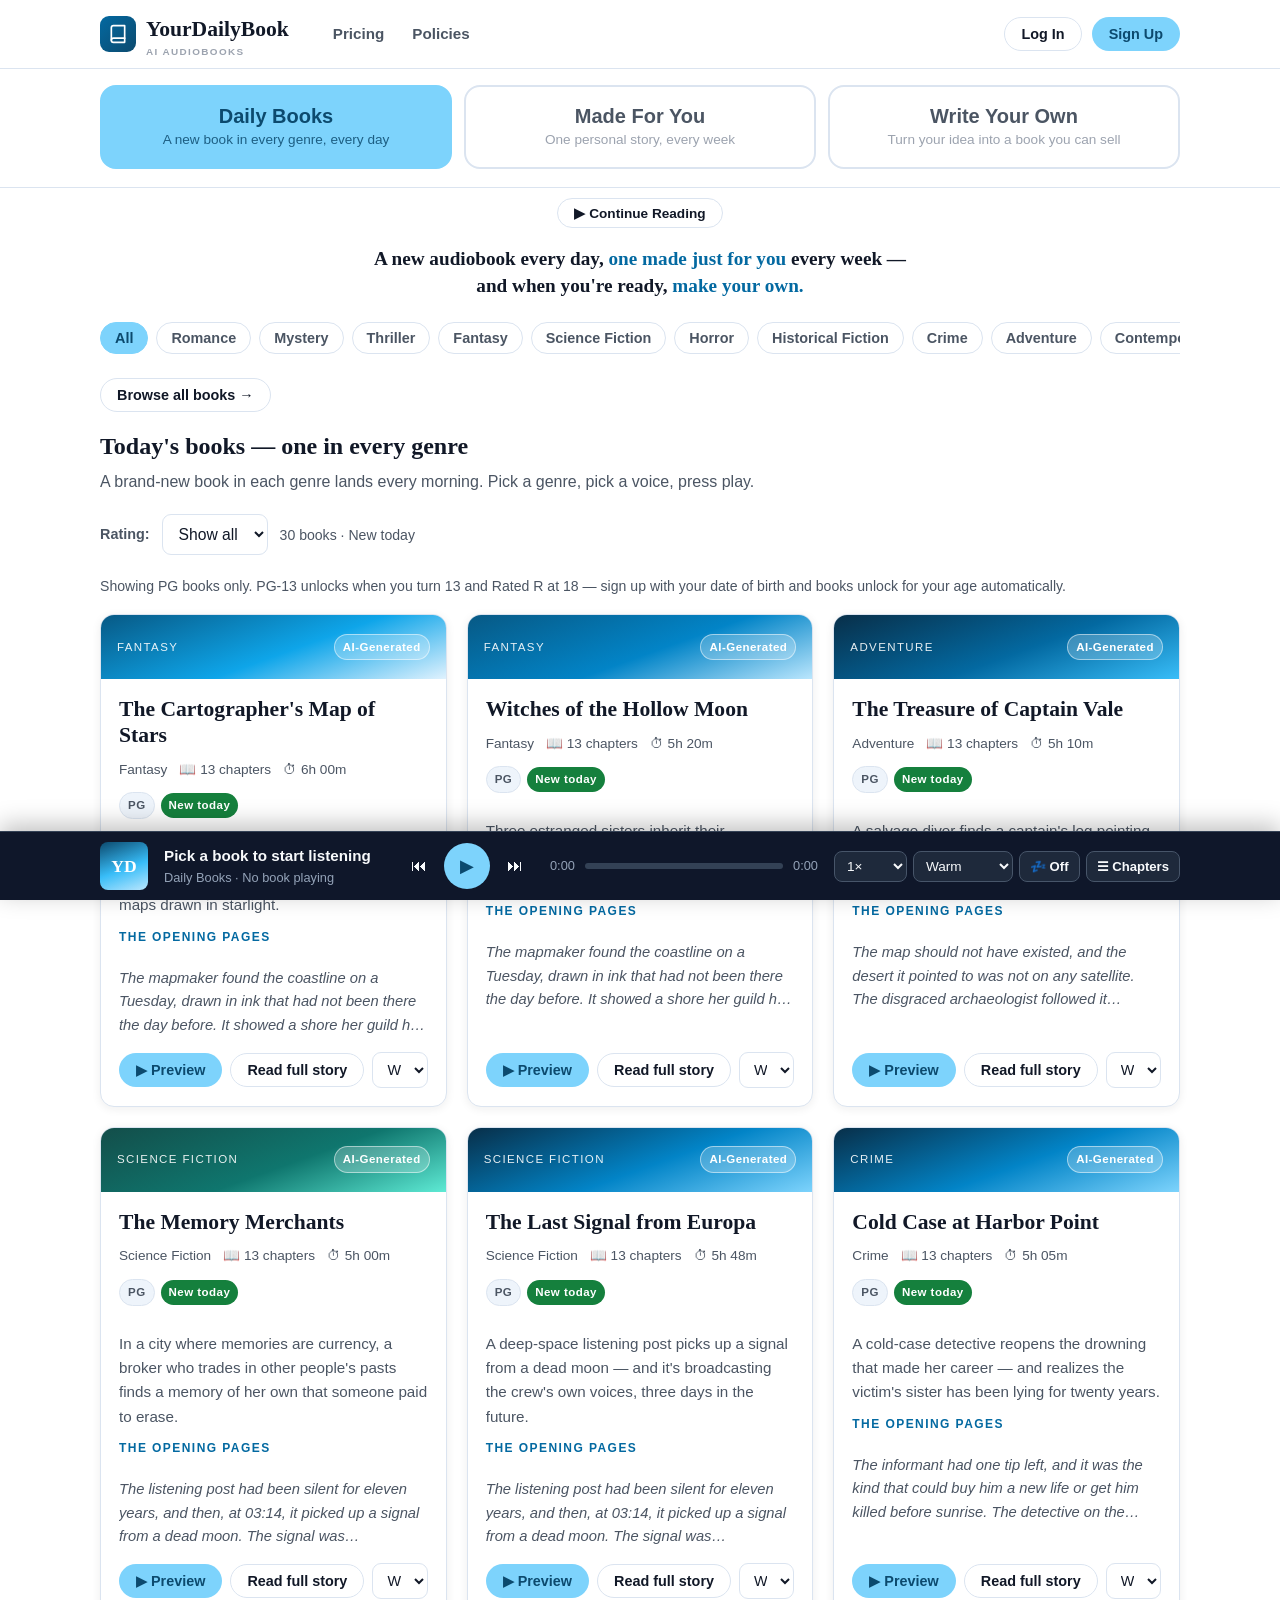
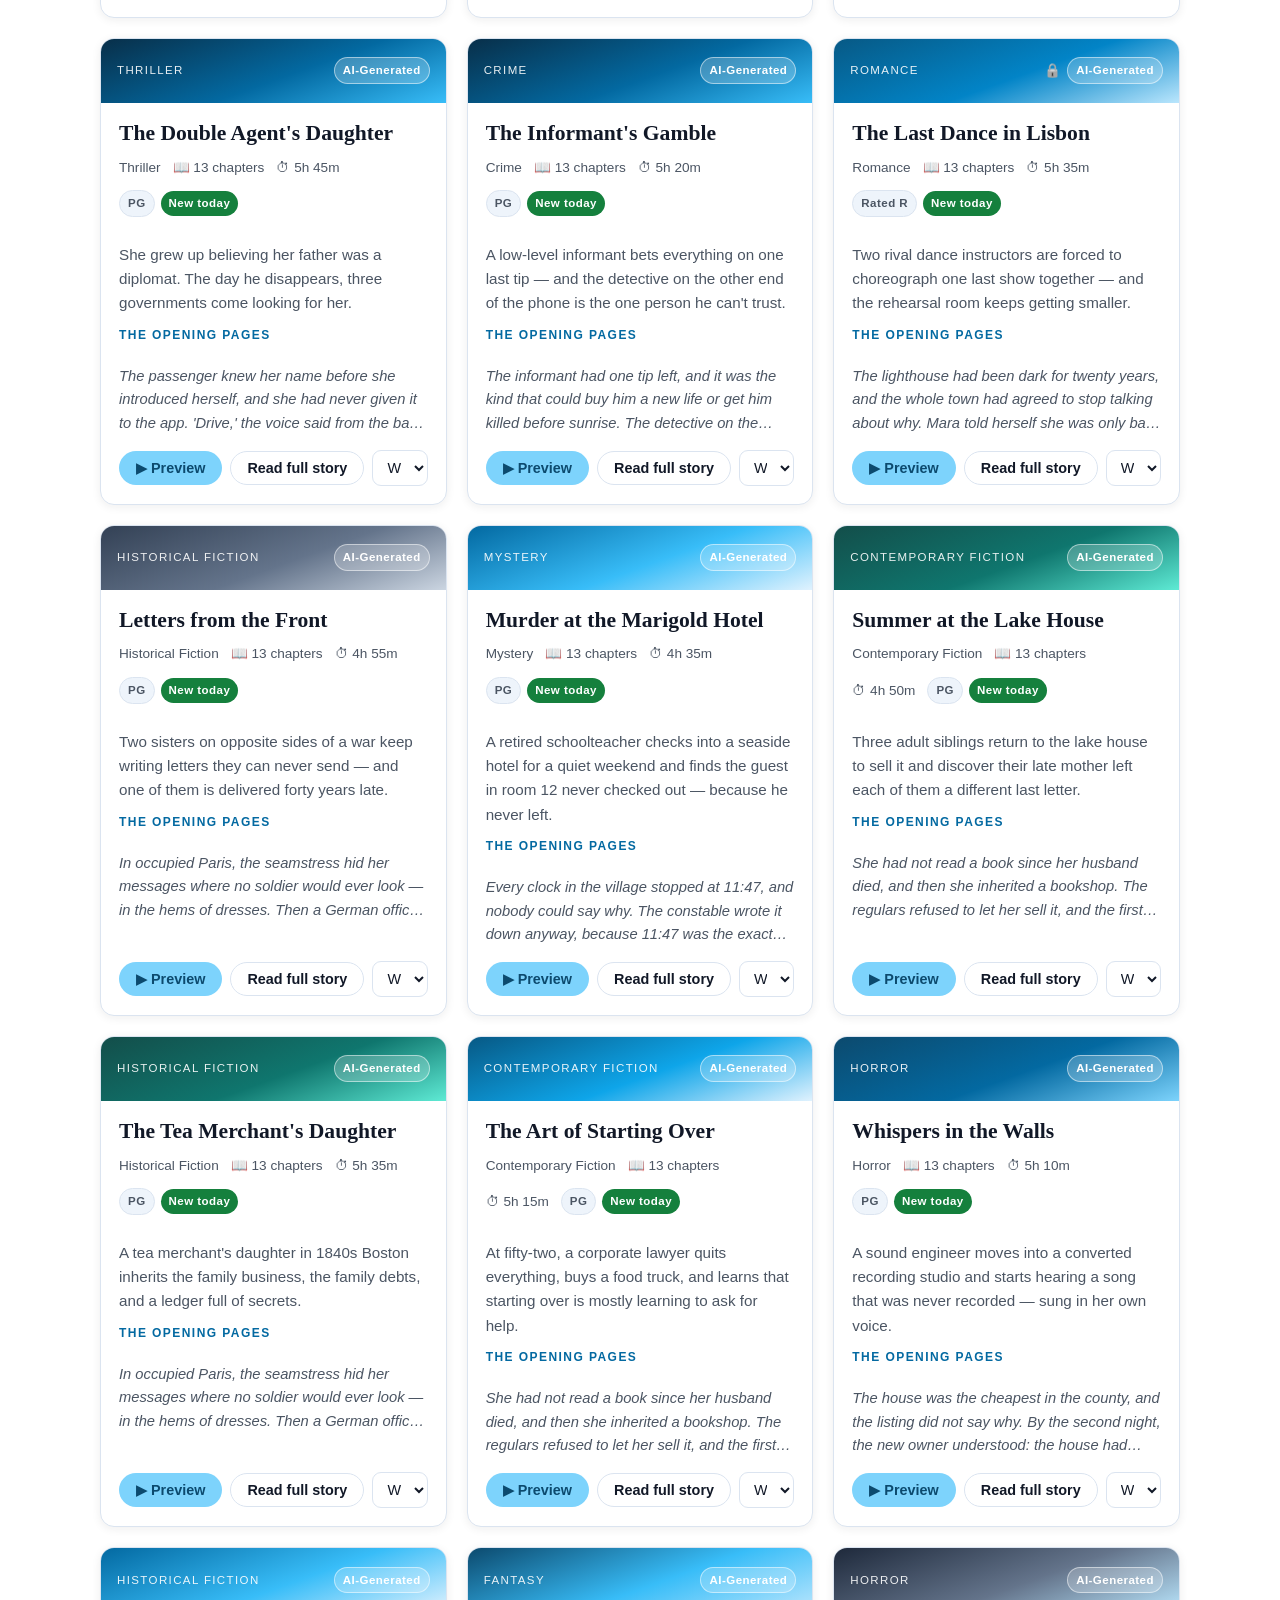
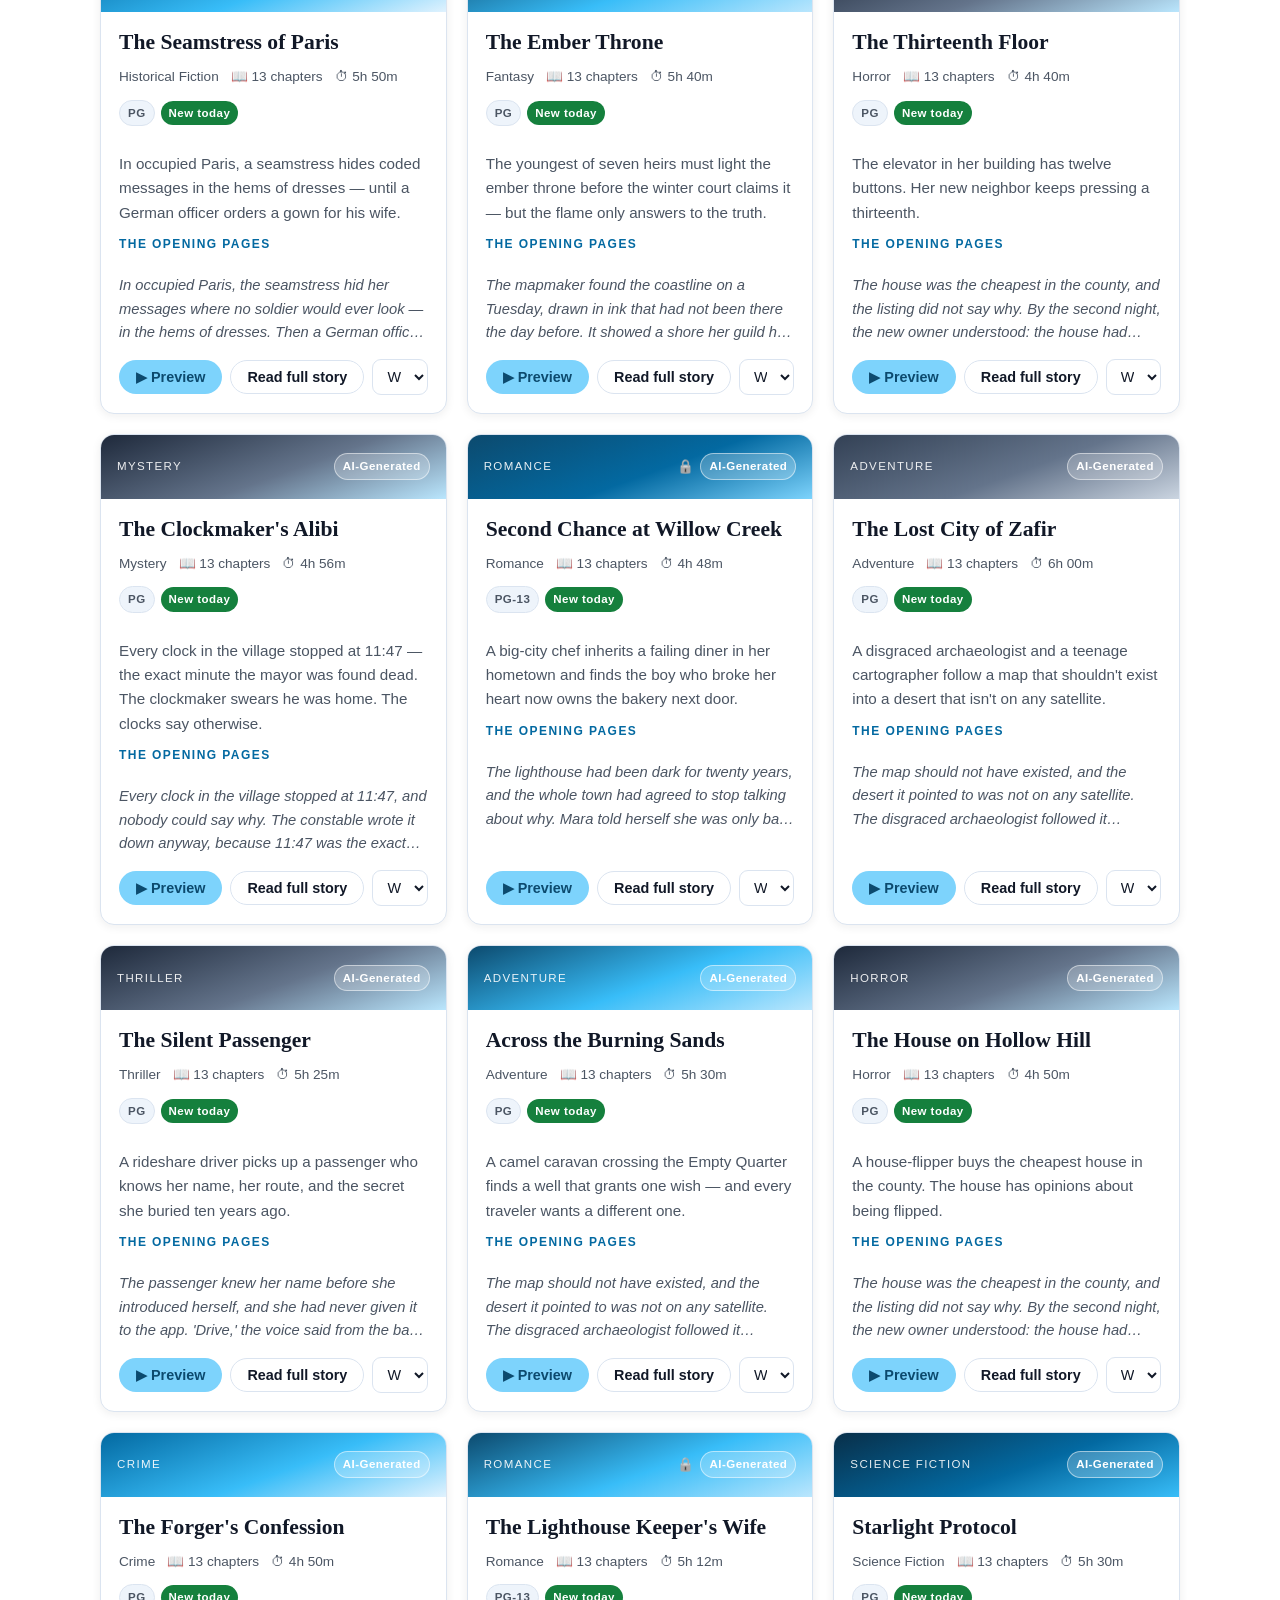
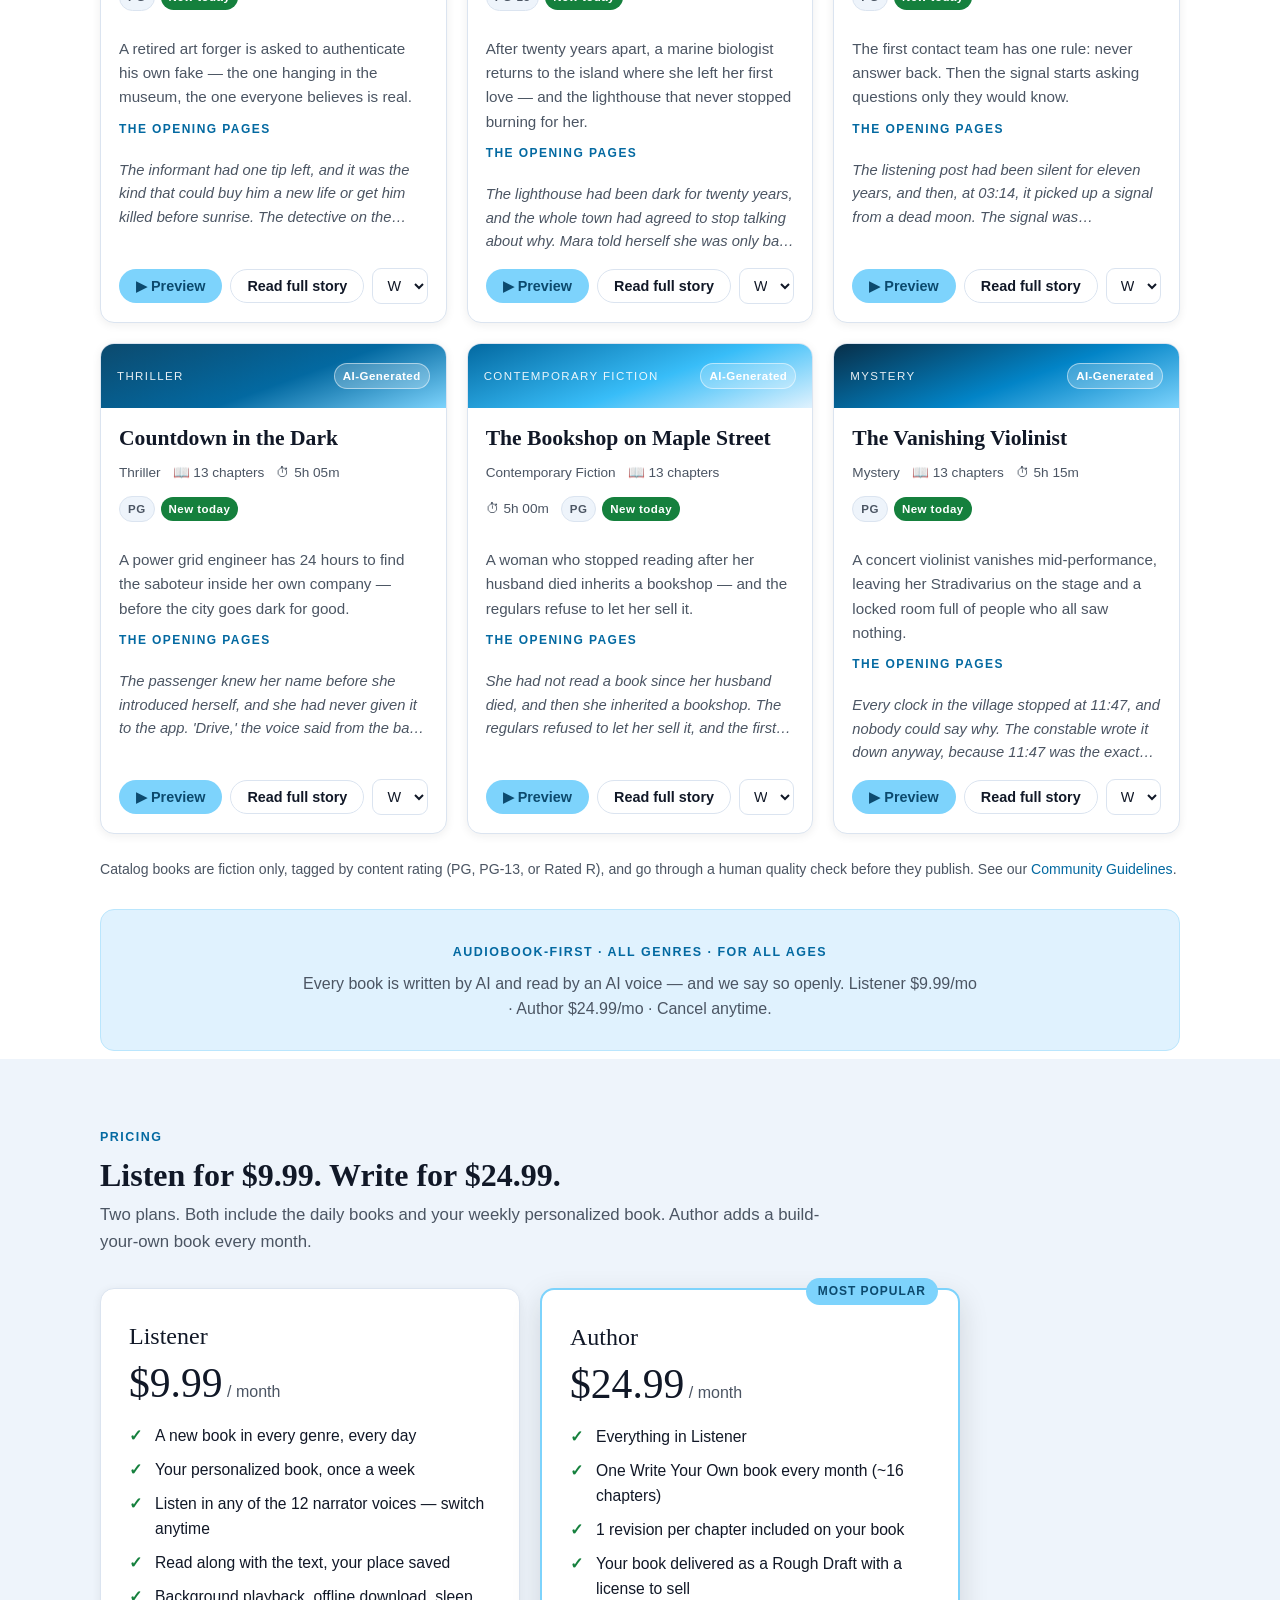
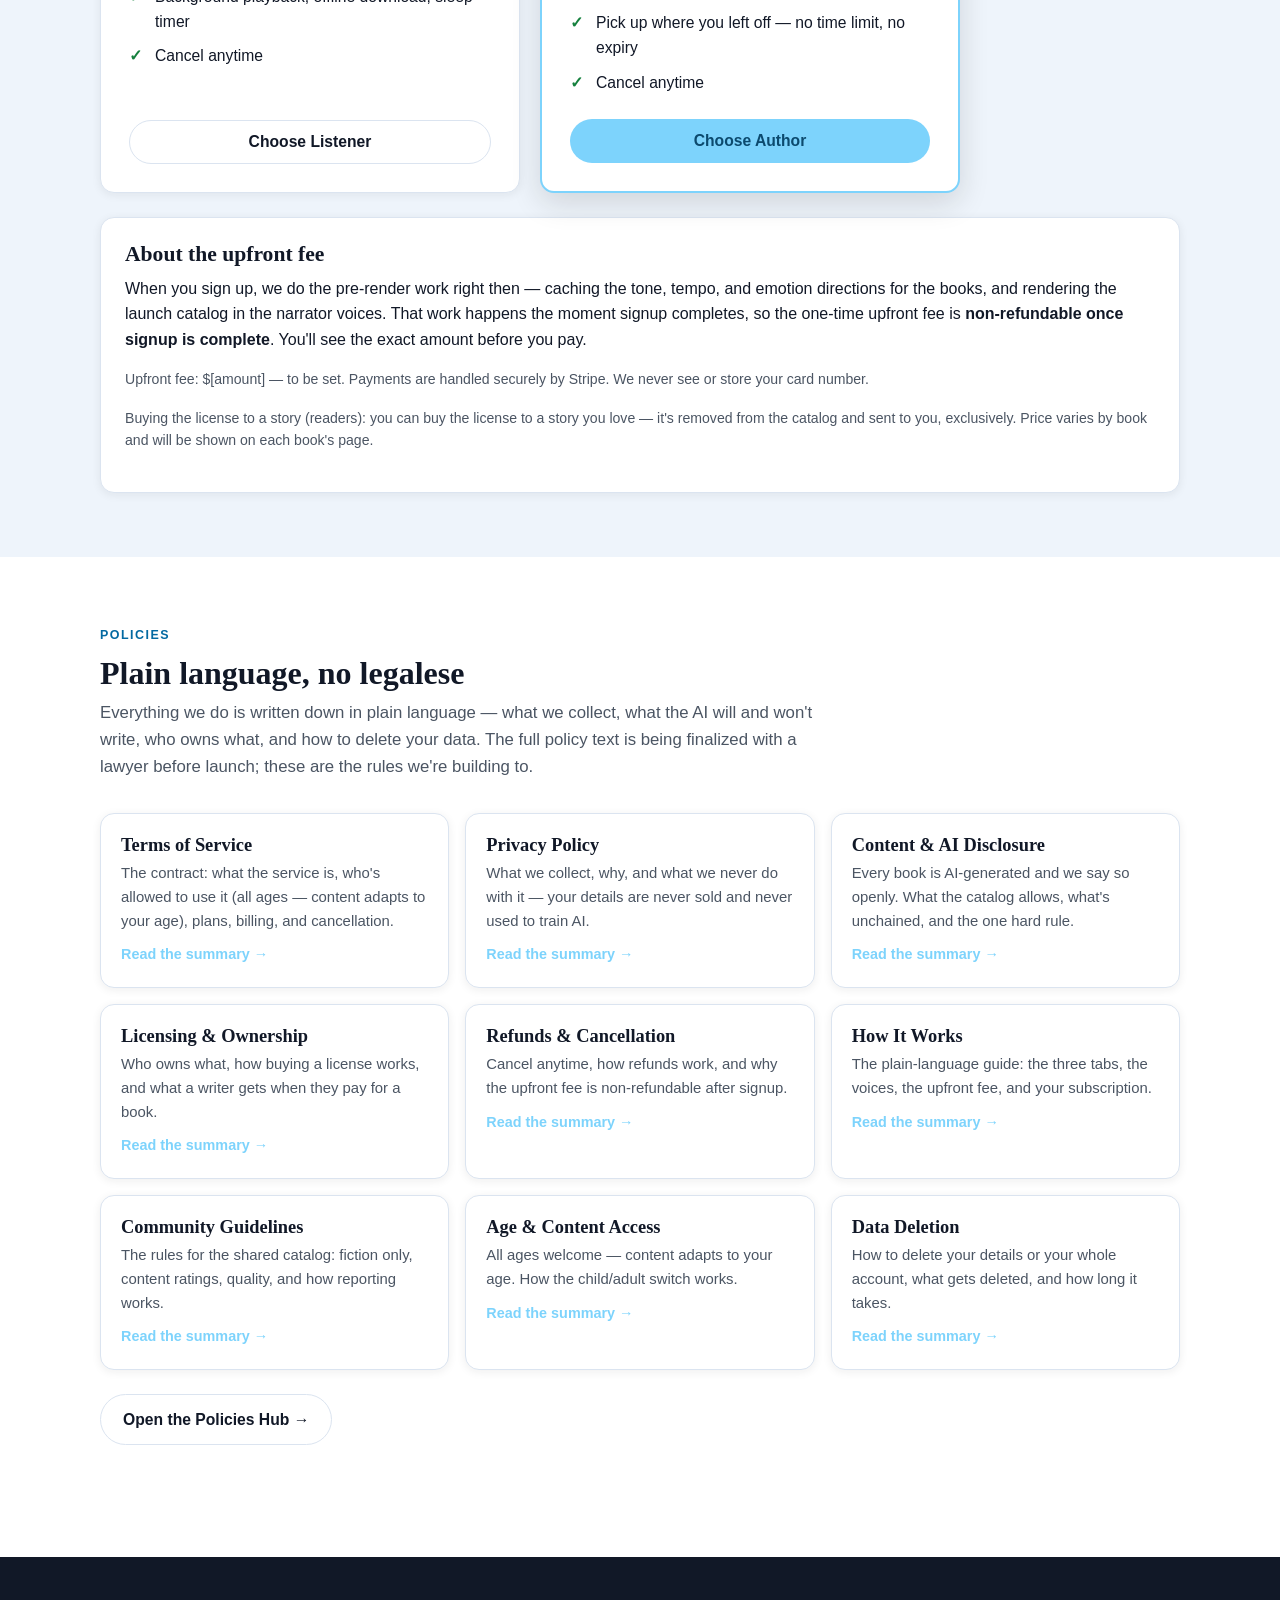
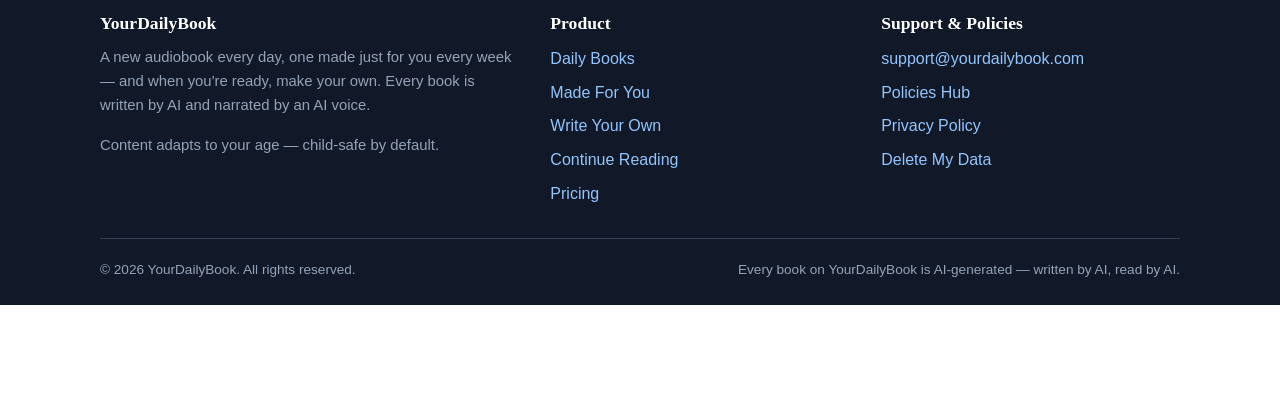
==== index.html @ eafe9be5 "v15: 3 original tabs + small Continue Reading button" ====
<!DOCTYPE html>
<html lang="en">
<head>
<meta charset="UTF-8">
<meta name="viewport" content="width=device-width, initial-scale=1.0">
<title>YourDailyBook — A new audiobook every day, written by AI, read by AI</title>
<meta name="description" content="YourDailyBook is an audiobook service where every book is written by AI and read by an AI voice. A new book in every genre, every day. One made just for you every week. And when you're ready, make your own.">
<link rel="stylesheet" href="style.css">
</head>
<body>

<!-- ================= Header ================= -->
<header class="site-header">
  <div class="header-inner">
    <a class="logo" href="index.html">
      <span class="logo-mark" aria-hidden="true">
        <svg width="20" height="20" viewBox="0 0 24 24" fill="none" stroke="currentColor" stroke-width="2" stroke-linecap="round" stroke-linejoin="round"><path d="M4 19.5A2.5 2.5 0 0 1 6.5 17H20"/><path d="M6.5 2H20v20H6.5A2.5 2.5 0 0 1 4 19.5v-15A2.5 2.5 0 0 1 6.5 2z"/></svg>
      </span>
      <span>YourDailyBook<small>AI Audiobooks</small></span>
    </a>
    <button class="nav-toggle" id="navToggle" aria-label="Open menu" aria-expanded="false">☰</button>
    <nav class="main-nav" id="mainNav" aria-label="Main navigation">
      <a href="#pricing">Pricing</a>
      <a href="policies.html">Policies</a>
    </nav>
    <div class="header-actions">
      <span class="auth-greeting hidden" id="authGreeting"></span>
      <a class="btn btn-ghost btn-sm hidden" id="settingsLink" href="account.html">Settings</a>
      <button class="btn btn-ghost btn-sm hidden" id="signoutBtn" type="button">Sign Out</button>
      <button class="btn btn-ghost btn-sm" id="loginBtn" type="button">Log In</button>
      <button class="btn btn-primary btn-sm" id="signupBtn" type="button">Sign Up</button>
    </div>
  </div>
</header>

<main>
<!-- ================= Tabs (the dominant top element — first big thing under the header) ================= -->
<div class="tabs-bar" id="tabs">
  <div class="wrap">
    <div class="tabs" role="tablist" aria-label="Main sections">
      <button class="tab-btn active" role="tab" data-tab="daily" aria-selected="true" type="button"><span class="tab-title">Daily Books</span><span class="tab-sub">A new book in every genre, every day</span></button>
      <button class="tab-btn" role="tab" data-tab="made" aria-selected="false" type="button"><span class="tab-title">Made For You</span><span class="tab-sub">One personal story, every week</span></button>
      <button class="tab-btn" role="tab" data-tab="write" aria-selected="false" type="button"><span class="tab-title">Write Your Own</span><span class="tab-sub">Turn your idea into a book you can sell</span></button>
    </div>
  </div>
</div>

<!-- Small Continue Reading button (not a tab — the 3 original tabs stay clean) -->
<div class="continue-mini-row">
  <div class="wrap">
    <button class="btn btn-ghost btn-sm continue-mini-btn" id="continueMiniBtn" type="button">▶ Continue Reading</button>
  </div>
</div>

<!-- ================= Tagline (two lines under the tabs) ================= -->
<!-- The one line that explains the whole site, and it maps directly to
     the tabs (daily book / continue reading / made for you weekly /
     make your own). Kept at the top so a first-time visitor understands
     the site at a glance. -->
<div class="tagline-strip">
  <div class="wrap">
    <h1>A new audiobook every day, <em>one made just for you</em> every week —<br>and when you're ready, <em>make your own.</em></h1>
  </div>
</div>

<div class="wrap">

<!-- ===== Daily Books panel ===== -->
<section class="tab-panel active" id="panel-daily" role="tabpanel" aria-label="Daily Books">
  <div id="dailyTodayView">
  <div class="genre-row" id="genreRow" role="group" aria-label="Filter by genre"></div>
  <div class="browse-link-row">
    <button class="btn btn-ghost btn-sm" id="browseAllBtn" type="button">Browse all books →</button>
  </div>
  <div class="section-head daily-head">
    <h2>Today's books — one in every genre</h2>
    <p>A brand-new book in each genre lands every morning. Pick a genre, pick a voice, press play.</p>
  </div>
  <div class="filter-row">
    <label for="ratingFilter">Rating:</label>
    <select id="ratingFilter" style="width:auto">
      <option value="">Show all</option>
      <option value="PG">PG</option>
      <option value="PG-13">PG-13</option>
      <option value="R">Rated R</option>
    </select>
    <span class="small muted" id="bookCount"></span>
  </div>
  <p class="small muted" id="catalogAgeNote"></p>

  <div class="book-grid" id="bookGrid"></div>
  <p class="small muted mt-3">Catalog books are fiction only, tagged by content rating (PG, PG-13, or Rated R), and go through a human quality check before they publish. See our <a href="policies.html#community-guidelines">Community Guidelines</a>.</p>

  <!-- ================= Closing value-prop (below the book grid) ================= -->
  <!-- The positioning line + AI disclosure + pricing, moved here from the top
       so the main tabs sit higher. Reads as the pitch + disclosure strip at
       the bottom of the Daily Books view. -->
  <section class="closing-value" aria-label="About YourDailyBook">
    <span class="eyebrow">Audiobook-first · All genres · For all ages</span>
    <p>Every book is written by AI and read by an AI voice — and we say so openly. Listener $9.99/mo · Author $24.99/mo · Cancel anytime.</p>
  </section>
  </div><!-- /dailyTodayView -->

  <!-- ===== Back-catalog browse view ===== -->
  <!-- The full catalog, organized by genre first, then newest first
       inside each genre — with filters (AI vs human submission,
       author, rating, New today), a title/author search, a
       publication-date picker (the calendar view), and pagination
       (20 books per page). A view inside the Daily Books panel, not
       a separate page and not a fifth main tab. Reuses the same
       post-style cards, badges, preview behavior, and rating lock
       as the daily grid. -->
  <section id="browseView" class="hidden" aria-label="Browse all books">
    <button class="btn btn-ghost btn-sm" id="browseBackBtn" type="button">← Back to Today's books</button>
    <div class="section-head daily-head mt-2">
      <h2>Browse all books</h2>
      <p>The full catalog — newest first in each genre. Filter it, search it, or jump to a publication date.</p>
    </div>
    <div class="browse-controls">
      <div class="genre-row" id="browseGenreRow" role="group" aria-label="Browse by genre"></div>
      <div class="browse-filters">
        <label class="browse-field browse-search">Search
          <input type="search" id="browseSearch" placeholder="Title or author…" aria-label="Search by title or author">
        </label>
        <label class="browse-field">Source
          <select id="browseSource" aria-label="Filter by source">
            <option value="all">All books</option>
            <option value="ai">AI books</option>
            <option value="human">Human submissions</option>
          </select>
        </label>
        <label class="browse-field">Rating
          <select id="browseRating" aria-label="Filter by rating"></select>
        </label>
        <label class="browse-field">Author
          <select id="browseAuthor" aria-label="Filter by author"></select>
        </label>
        <label class="browse-field browse-check"><input type="checkbox" id="browseNewToday"> New today only</label>
        <label class="browse-field">Published on
          <input type="date" id="browseDate" aria-label="Filter by publication date">
        </label>
        <button class="btn btn-ghost btn-sm" id="browseResetBtn" type="button">Reset filters</button>
      </div>
    </div>
    <p class="small muted" id="browseCount"></p>
    <div id="browseResults"></div>
    <nav class="browse-pagination" id="browsePagination" aria-label="Browse pages"></nav>
  </section>
</section>

<!-- ===== Continue Reading panel ===== -->
<!-- Books the user opened (Read, Listen, or Preview), most recent
     first. Each card has a ▶ Continue button that resumes the book
     from its saved position, and an ✕ Remove button that takes it
     out of this section only — never out of the catalog. Persists in
     localStorage, and respects the age filter like the catalog.
     When empty, the tab shows a friendly empty state instead of
     hiding — a first-time visitor should see where their books will
     wait for them. -->
<section class="tab-panel" id="panel-continue" role="tabpanel" aria-label="Continue Reading">
  <button class="btn btn-ghost btn-sm" id="continueBackBtn" type="button">← Back to Daily Books</button>
  <div class="section-head">
    <span class="eyebrow">Continue Reading</span>
    <h2>Pick up where you left off</h2>
    <p>Every book you open waits for you here — right where you left off.</p>
  </div>
  <section class="currently-reading" id="currentlyReading" aria-label="Currently Reading">
    <div class="book-grid cr-grid" id="currentlyReadingGrid"></div>
    <div class="empty-state hidden" id="currentlyReadingEmpty">
      <h3>Nothing here yet</h3>
      <p>Preview a book and it'll wait for you here, right where you left off.</p>
    </div>
  </section>
</section>

<!-- ===== Made For You panel ===== -->
<section class="tab-panel" id="panel-made" role="tabpanel" aria-label="Made For You">
  <div class="section-head">
    <span class="eyebrow">Made For You</span>
    <h2>Your book, every week</h2>
    <p>Once a week, a short story is written just for you — built from the details you put in at signup. It's your story, about you, in the genres and content ratings you choose. Change your details anytime on your account page and your next book changes with them.</p>
  </div>
  <div class="split">
    <div class="card">
      <h3>Tell us about you</h3>
      <p class="muted small">Your details are used <strong>only</strong> to generate your book. They are never sold, never shared with advertisers, and never used to train AI. You can change or delete them anytime.</p>
      <p class="small muted hidden" id="pfSavedNote">These are your saved details — <a href="account.html">change them in Settings</a>.</p>
      <form id="personalizeForm">
        <div class="form-field">
          <label for="pfName">Your name</label>
          <input type="text" id="pfName" placeholder="e.g., Alex" required>
        </div>
        <div class="form-field">
          <label for="pfAbout">A short description of yourself</label>
          <textarea id="pfAbout" placeholder="A few sentences — what you love, where you're from, what kind of hero you want to be…"></textarea>
          <div class="hint">This is what the story is built from. Keep it as short or as detailed as you like.</div>
        </div>
        <div class="form-field">
          <label>Favorite genres <span class="hint">(pick up to 3)</span></label>
          <div class="check-row" id="pfGenres"></div>
        </div>
        <div class="form-field">
          <label>Ratings for your weekly book <span class="hint">(pick any that fit you)</span></label>
          <div class="check-row" id="pfRatings">
            <label class="check-chip"><input type="checkbox" id="pfRatingPG" value="PG" checked> PG</label>
            <label class="check-chip"><input type="checkbox" id="pfRatingPG13" value="PG-13" checked> PG-13</label>
            <label class="check-chip"><input type="checkbox" id="pfRatingR" value="R"> Rated R</label>
          </div>
          <div class="hint" id="pfRatingsHint"></div>
        </div>
        <div class="form-field">
          <label for="pfVoice">Your narrator voice</label>
          <select id="pfVoice"></select>
          <div class="hint">You can switch voices anytime — even mid-sentence — without losing your place.</div>
        </div>
        <button class="btn btn-primary btn-block" type="submit">Preview My Weekly Book</button>
      </form>
    </div>
    <div>
      <div class="card" id="personalPreview">
        <span class="badge badge-ai-dark">AI-Generated</span>
        <h3 class="mt-2">Your weekly book appears here</h3>
        <p class="muted">Fill in the form and preview what your personalized weekly story could look like. Subscribers get a new one every week — about 30 minutes of listening, in the voice you picked.</p>
        <p class="small muted">Included with both plans: <strong>Listener $9.99/mo</strong> and <strong>Author $24.99/mo</strong>.</p>
      </div>
      <div class="callout teal mt-3">
        <p><strong>Your details stay yours.</strong> We use them only to write your book. We never sell them, never share them with advertisers, and never use them to train AI models. Delete them anytime from your account page.</p>
      </div>
    </div>
  </div>
</section>

<!-- ===== Write Your Own panel ===== -->
<section class="tab-panel" id="panel-write" role="tabpanel" aria-label="Write Your Own">
  <div class="section-head">
    <span class="eyebrow">Write Your Own — for writers</span>
    <h2>Turn your idea into a book you can sell</h2>
    <p>Write Your Own is a tool for writers. Bring your idea — the AI writes the book chapter by chapter, you revise it with a guided question set, and you leave with a finished book and a license to sell it on Amazon KDP, Gumroad, or anywhere else. You keep the revenue.</p>
  </div>

  <div class="card mode-card" id="writeModeCard">
    <div class="mode-row">
      <div class="mode-copy">
        <h3>Who is this book for?</h3>
        <p class="small muted" id="writeModeDesc"></p>
        <p class="small" id="writeModeLock"></p>
      </div>
      <div class="mode-toggle" role="group" aria-label="Write Your Own mode">
        <button type="button" class="mode-btn" id="modeChildBtn" disabled>Child</button>
        <button type="button" class="mode-btn" id="modeAdultBtn" disabled>Adult</button>
        <span class="badge badge-child" id="writeModeBadge">Child mode</span>
      </div>
    </div>
    <p class="small muted" style="margin:0;">One rule applies in every mode, always: <strong>no sexual content involving minors — ever.</strong></p>
  </div>

  <div class="split">
    <div>
      <ol class="step-list">
        <li><span class="step-num">1</span><div><h4>Describe your book</h4><p>Your idea, your characters, your world — plus a short description of yourself. The AI builds a story bible from it so the book stays consistent.</p></div></li>
        <li><span class="step-num">2</span><div><h4>The AI writes it, chapter by chapter</h4><p>One chapter at a time, following the story bible. You watch each chapter land and approve it before the next one starts.</p></div></li>
        <li><span class="step-num">3</span><div><h4>Revise with 15 guided questions</h4><p>After each chapter, answer questions about plot, dialogue, pacing, emotion, and more — in your own words, in open text boxes. The AI revises from your direction.</p></div></li>
        <li><span class="step-num">4</span><div><h4>Leave with a Rough Draft + a license to sell</h4><p>Your book is delivered as a <strong>rough draft</strong> — never as a final, publication-ready product. Final editing is your job (or your editor's). And you get the license to sell it and keep every dollar.</p></div></li>
      </ol>
      <div class="callout red mt-3">
        <p><strong><span class="badge badge-rough">Rough Draft</span></strong></p>
        <p>A book made with Write Your Own is released as a rough draft, not a final product. You are responsible for final editing, proofreading, and preparation for publication. Our revision system gets the draft as close to final as possible — but the final polish is yours.</p>
      </div>
    </div>

    <div class="card">
      <h3>Try the flow</h3>
      <p class="muted small">A short preview of how a book is built. No real book is generated here — this shows the steps.</p>
      <p class="small" id="writeFlowMode"></p>
      <div id="writeStep1">
        <div class="form-field">
          <label for="wfIdea">Your book idea</label>
          <textarea id="wfIdea" placeholder="A retired detective returns to her hometown when the lighthouse goes dark for the first time in forty years…"></textarea>
        </div>
        <div class="form-field">
          <label for="wfAbout">A short description of yourself</label>
          <textarea id="wfAbout" placeholder="I write on weekends and I love twisty mysteries with a warm heart…"></textarea>
        </div>
        <div class="form-field">
          <label for="wfGenre">Genre</label>
          <select id="wfGenre"></select>
        </div>
        <div class="form-field">
          <label for="wfLength">Book size</label>
          <select id="wfLength">
            <option value="standard">Standard Book — 60,000 words, ~16 chapters — $99</option>
            <option value="premium">Premium Book — 60,000 words, best prose — $199</option>
            <option value="long">Long Book (Standard) — 90,000 words, ~24 chapters — $149</option>
            <option value="longpremium">Long Book (Premium) — 90,000 words, best prose — $299</option>
          </select>
        </div>
        <p class="small muted" id="wfStep1Note"></p>
        <button class="btn btn-primary btn-block" id="wfOutlineBtn" type="button">Build My Chapter Outline</button>
      </div>
      <div id="writeStep2" class="hidden">
        <h4 id="wfOutlineTitle">Your chapter outline</h4>
        <ol id="wfOutlineList" class="small" style="padding-left: 20px;"></ol>
        <p class="small muted" id="wfOutlineNote">This outline is a preview. In the full product, each chapter is written from the story bible, and you approve each one before the next is written.</p>
        <button class="btn btn-dark btn-block" id="wfQuestionsBtn" type="button">See the Revision Questions →</button>
      </div>
      <div id="writeStep3" class="hidden">
        <h4>Revise Chapter 1 — 15 questions</h4>
        <p class="small muted" id="wfQuestionsIntro">Answer in your own words. Your answers direct the revision — the AI never changes the meaning of your story, only the writing.</p>
        <div class="q-list" id="wfQuestions"></div>
        <button class="btn btn-primary btn-block" id="wfFinishBtn" type="button">See What a $5 Revision Includes</button>
      </div>
      <div id="writeStep4" class="hidden">
        <h4>What a $5 revision includes</h4>
        <ul class="small" style="padding-left: 20px;">
          <li><strong>Your feedback, applied</strong> — your question answers + open text direct the rewrite.</li>
          <li><strong>3 different revised versions</strong> to choose from — e.g., dialogue-focused, description-focused, balanced. Pick the best, or mix parts.</li>
          <li><strong>A full quality check</strong> on the version you pick — continuity vs. the story bible, dialogue, pacing, emotion, description, grammar.</li>
          <li><strong>A change summary</strong> — what changed and why.</li>
          <li><strong>Free self-editing after picking</strong> — tweak the text yourself for free. You only pay again for another full AI revision round.</li>
        </ul>
        <p class="small muted">1 revision per chapter is included with your book. Extra revisions are $5 per chapter — and there's no cap, as long as each one is paid for. Your book-in-progress is saved, so you can leave and pick up exactly where you left off, anytime. No time limit, no expiry.</p>
        <p class="small muted" id="wfRevisionModeNote"></p>
        <button class="btn btn-ghost btn-block" id="wfRestartBtn" type="button">Start Over</button>
      </div>
    </div>
  </div>

  <div class="mt-3">
    <h3>Writer pricing</h3>
    <div class="card" style="overflow-x:auto;">
      <table class="price-table">
        <thead><tr><th>Book</th><th>What you get</th><th>Price</th></tr></thead>
        <tbody>
          <tr><td><strong>Standard Book</strong></td><td>60,000 words (~16 chapters), 1 revision per chapter included, full license to sell</td><td><strong>$99</strong></td></tr>
          <tr><td><strong>Premium Book</strong></td><td>60,000 words, best prose, 1 revision per chapter included, full license to sell</td><td><strong>$199</strong></td></tr>
          <tr><td><strong>Long Book (Standard)</strong></td><td>90,000 words (~24 chapters), 1 revision per chapter included, full license to sell</td><td><strong>$149</strong></td></tr>
          <tr><td><strong>Long Book (Premium)</strong></td><td>90,000 words, best prose, 1 revision per chapter included, full license to sell</td><td><strong>$299</strong></td></tr>
          <tr><td><strong>Extra revision</strong></td><td>One more full-chapter revision round (3 versions, quality check, change summary)</td><td><strong>$5 / chapter</strong></td></tr>
          <tr><td><strong>À la carte chapter</strong></td><td>One extra chapter, 1 revision included</td><td><strong>$7 / chapter</strong></td></tr>
        </tbody>
      </table>
      <p class="fee-note">For prolific writers: <strong>Author Plan $199/month</strong> (2 Standard Books a month, or 1 Premium) · <strong>Prolific Plan $399/month</strong> (5 Standard Books a month). Every book comes with a full license to sell — and you keep the revenue.</p>
      <p class="fee-note">A $99 book sold on Amazon KDP at $4.99 (about $3.49 per sale after royalty) pays for itself after roughly 29 sales. After that, every sale is yours.</p>
    </div>
  </div>
</section>
</div><!-- /wrap (tabs) -->

<!-- ================= Book reader view ================= -->
<section id="bookView" class="hidden" aria-label="Book reader">
  <div class="wrap">
    <button class="btn btn-ghost btn-sm" id="readerBackBtn" type="button">← Back to Daily Books</button>
    <div id="readerContent"></div>
  </div>
</section>

<!-- ================= Pricing ================= -->
<section class="section" id="pricing" style="background: var(--paper-2);">
  <div class="wrap">
    <div class="section-head">
      <span class="eyebrow">Pricing</span>
      <h2>Listen for $9.99. Write for $24.99.</h2>
      <p>Two plans. Both include the daily books and your weekly personalized book. Author adds a build-your-own book every month.</p>
    </div>
    <div class="price-grid">
      <div class="price-card">
        <div class="price-name">Listener</div>
        <div class="price-amount">$9.99<span> / month</span></div>
        <ul>
          <li>A new book in every genre, every day</li>
          <li>Your personalized book, once a week</li>
          <li>Listen in any of the 12 narrator voices — switch anytime</li>
          <li>Read along with the text, your place saved</li>
          <li>Background playback, offline download, sleep timer</li>
          <li>Cancel anytime</li>
        </ul>
        <button class="btn btn-ghost btn-block" data-plan="listener" type="button">Choose Listener</button>
      </div>
      <div class="price-card featured">
        <span class="price-flag">Most popular</span>
        <div class="price-name">Author</div>
        <div class="price-amount">$24.99<span> / month</span></div>
        <ul>
          <li>Everything in Listener</li>
          <li>One Write Your Own book every month (~16 chapters)</li>
          <li>1 revision per chapter included on your book</li>
          <li>Your book delivered as a Rough Draft with a license to sell</li>
          <li>Pick up where you left off — no time limit, no expiry</li>
          <li>Cancel anytime</li>
        </ul>
        <button class="btn btn-primary btn-block" data-plan="author" type="button">Choose Author</button>
      </div>
    </div>
    <div class="card mt-3">
      <h3>About the upfront fee</h3>
      <p>When you sign up, we do the pre-render work right then — caching the tone, tempo, and emotion directions for the books, and rendering the launch catalog in the narrator voices. That work happens the moment signup completes, so the one-time upfront fee is <strong>non-refundable once signup is complete</strong>. You'll see the exact amount before you pay.</p>
      <p class="small muted">Upfront fee: $[amount] — to be set. Payments are handled securely by Stripe. We never see or store your card number.</p>
      <p class="small muted">Buying the license to a story (readers): you can buy the license to a story you love — it's removed from the catalog and sent to you, exclusively. Price varies by book and will be shown on each book's page.</p>
    </div>
  </div>
</section>

<!-- ================= Policies preview ================= -->
<section class="section" id="policies-preview">
  <div class="wrap">
    <div class="section-head">
      <span class="eyebrow">Policies</span>
      <h2>Plain language, no legalese</h2>
      <p>Everything we do is written down in plain language — what we collect, what the AI will and won't write, who owns what, and how to delete your data. The full policy text is being finalized with a lawyer before launch; these are the rules we're building to.</p>
    </div>
    <div class="policy-grid">
      <a class="policy-card" href="policies.html#terms-of-service"><h3>Terms of Service</h3><p>The contract: what the service is, who's allowed to use it (all ages — content adapts to your age), plans, billing, and cancellation.</p><span class="policy-link">Read the summary →</span></a>
      <a class="policy-card" href="policies.html#privacy-policy"><h3>Privacy Policy</h3><p>What we collect, why, and what we never do with it — your details are never sold and never used to train AI.</p><span class="policy-link">Read the summary →</span></a>
      <a class="policy-card" href="policies.html#content-ai-disclosure"><h3>Content &amp; AI Disclosure</h3><p>Every book is AI-generated and we say so openly. What the catalog allows, what's unchained, and the one hard rule.</p><span class="policy-link">Read the summary →</span></a>
      <a class="policy-card" href="policies.html#licensing-ownership"><h3>Licensing &amp; Ownership</h3><p>Who owns what, how buying a license works, and what a writer gets when they pay for a book.</p><span class="policy-link">Read the summary →</span></a>
      <a class="policy-card" href="policies.html#refunds-cancellation"><h3>Refunds &amp; Cancellation</h3><p>Cancel anytime, how refunds work, and why the upfront fee is non-refundable after signup.</p><span class="policy-link">Read the summary →</span></a>
      <a class="policy-card" href="policies.html#how-it-works"><h3>How It Works</h3><p>The plain-language guide: the three tabs, the voices, the upfront fee, and your subscription.</p><span class="policy-link">Read the summary →</span></a>
      <a class="policy-card" href="policies.html#community-guidelines"><h3>Community Guidelines</h3><p>The rules for the shared catalog: fiction only, content ratings, quality, and how reporting works.</p><span class="policy-link">Read the summary →</span></a>
      <a class="policy-card" href="policies.html#age-content-access"><h3>Age &amp; Content Access</h3><p>All ages welcome — content adapts to your age. How the child/adult switch works.</p><span class="policy-link">Read the summary →</span></a>
      <a class="policy-card" href="policies.html#data-deletion"><h3>Data Deletion</h3><p>How to delete your details or your whole account, what gets deleted, and how long it takes.</p><span class="policy-link">Read the summary →</span></a>
    </div>
    <p class="mt-3"><a class="btn btn-ghost" href="policies.html">Open the Policies Hub →</a></p>
  </div>
</section>
</main>

<!-- ================= Footer ================= -->
<footer class="site-footer">
  <div class="wrap">
    <div class="footer-grid">
      <div>
        <h4>YourDailyBook</h4>
        <p>A new audiobook every day, one made just for you every week — and when you're ready, make your own. Every book is written by AI and narrated by an AI voice.</p>
        <p>Content adapts to your age — child-safe by default.</p>
      </div>
      <div>
        <h4>Product</h4>
        <ul>
          <li><a href="#tabs" data-nav-tab="daily">Daily Books</a></li>
          <li><a href="#tabs" data-nav-tab="made">Made For You</a></li>
          <li><a href="#tabs" data-nav-tab="write">Write Your Own</a></li>
          <li><a href="#tabs" data-nav-tab="continue">Continue Reading</a></li>
          <li><a href="#pricing">Pricing</a></li>
        </ul>
      </div>
      <div>
        <h4>Support &amp; Policies</h4>
        <ul>
          <li><a href="mailto:support@yourdailybook.com">support@yourdailybook.com</a></li>
          <li><a href="policies.html">Policies Hub</a></li>
          <li><a href="policies.html#privacy-policy">Privacy Policy</a></li>
          <li><a href="policies.html#data-deletion">Delete My Data</a></li>
        </ul>
      </div>
    </div>
    <div class="footer-bottom">
      <span>© 2026 YourDailyBook. All rights reserved.</span>
      <span>Every book on YourDailyBook is AI-generated — written by AI, read by AI.</span>
    </div>
  </div>
</footer>

<!-- ================= Sticky audio player ================= -->
<div class="player" id="player" role="region" aria-label="Audio player">
  <div class="player-inner">
    <div class="player-cover g0" id="playerCover">YD</div>
    <div class="player-info">
      <div class="player-title" id="playerTitle">Pick a book to start listening</div>
      <div class="player-sub" id="playerSub">Daily Books · No book playing</div>
    </div>
    <div class="player-controls">
      <button class="player-btn" id="prevChapterBtn" type="button" aria-label="Previous chapter" title="Previous chapter">⏮</button>
      <button class="player-btn play" id="playPauseBtn" type="button" aria-label="Play" title="Play / pause">▶</button>
      <button class="player-btn" id="nextChapterBtn" type="button" aria-label="Next chapter" title="Next chapter">⏭</button>
    </div>
    <div class="player-progress">
      <span class="player-time" id="timeCurrent">0:00</span>
      <div class="progress-track" id="progressTrack" role="slider" aria-label="Seek" aria-valuemin="0" aria-valuemax="100" aria-valuenow="0" tabindex="0">
        <div class="progress-fill" id="progressFill"></div>
      </div>
      <span class="player-time" id="timeTotal">0:00</span>
    </div>
    <div class="player-tools">
      <select id="speedSelect" aria-label="Playback speed" title="Playback speed">
        <option value="0.75">0.75×</option>
        <option value="1" selected>1×</option>
        <option value="1.25">1.25×</option>
        <option value="1.5">1.5×</option>
        <option value="2">2×</option>
      </select>
      <select id="playerVoiceSelect" aria-label="Narrator voice" title="Narrator voice"></select>
      <button class="tool-btn" id="sleepBtn" type="button" title="Sleep timer">💤 Off</button>
      <button class="tool-btn" id="chaptersBtn" type="button" title="Chapter list">☰ Chapters</button>
    </div>
  </div>
</div>

<!-- Chapter list panel -->
<div class="chapter-panel" id="chapterPanel" role="dialog" aria-label="Chapter list">
  <h3 id="chapterPanelTitle">Chapters</h3>
  <p class="sub" id="chapterPanelSub"></p>
  <ol class="chapter-list" id="chapterList" style="list-style:none;"></ol>
</div>

<!-- ================= Age lock message ================= -->
<div class="modal-backdrop" id="ageLockModal" role="dialog" aria-modal="true" aria-labelledby="ageLockTitle">
  <div class="modal">
    <button class="modal-close" data-close-modal="ageLockModal" type="button" aria-label="Close">✕</button>
    <h2 id="ageLockTitle">🔒 This book is locked for now</h2>
    <p class="muted" id="ageLockText"></p>
    <button class="btn btn-primary" data-close-modal="ageLockModal" type="button">Got it</button>
  </div>
</div>

<script src="app.js"></script>
</body>
</html>
---- style.css ----
/* ============================================================
   YourDailyBook — style.css
   White with baby blue / pale blue accents — clean, official.
   System fonts only, no external assets.
   (TY Nov 5 ~10:24 PM: no orange/copper/amber.
    TY Nov 5 ~10:38 PM: baby/pale blue accent, official —
    strong royal blue replaced.)
   ============================================================ */

:root {
  --paper: #ffffff;          /* clean white background */
  --paper-2: #eef4fb;        /* pale blue tint for subtle fills */
  --surface: #ffffff;
  --ink: #111827;            /* near-black, cool */
  --ink-soft: #4b5563;
  --ink-faint: #9ca3af;
  --line: #dbe4f0;           /* cool light blue-gray */
  --accent: #7dd3fc;         /* baby blue — the accent (fills, progress, highlights) */
  --accent-dark: #0369a1;    /* deeper official blue — links & text where contrast matters */
  --accent-soft: #e0f2fe;    /* pale blue tint */
  --navy: #0c4a6e;           /* deep navy — text on baby-blue surfaces, official */
  --accent-2: #0f766e;       /* deep teal, secondary */
  --player-bg: #0f172a;      /* dark navy */
  --player-ink: #f8fafc;
  --danger: #b91c1c;
  --ok: #15803d;
  --radius: 14px;
  --radius-sm: 9px;
  --shadow: 0 2px 10px rgba(28, 25, 23, 0.07);
  --shadow-lg: 0 10px 30px rgba(28, 25, 23, 0.14);
  --font-sans: -apple-system, BlinkMacSystemFont, "Segoe UI", Roboto, "Helvetica Neue", Arial, sans-serif;
  --font-serif: Georgia, "Times New Roman", Times, serif;
}

* { box-sizing: border-box; }

html { scroll-behavior: smooth; }

body {
  margin: 0;
  font-family: var(--font-sans);
  background: var(--paper);
  color: var(--ink);
  line-height: 1.6;
  -webkit-font-smoothing: antialiased;
  padding-bottom: 96px; /* room for the sticky player */
}

h1, h2, h3, h4 { font-family: var(--font-serif); line-height: 1.2; margin: 0 0 0.5rem; }
p { margin: 0 0 1rem; }
a { color: var(--accent-dark); text-decoration: none; }
a:hover { text-decoration: underline; }
img { max-width: 100%; }

.wrap { max-width: 1120px; margin: 0 auto; padding: 0 20px; }
.section { padding: 64px 0; }
.section-head { max-width: 720px; margin-bottom: 32px; }
.section-head h2 { font-size: 2rem; }
.section-head p { color: var(--ink-soft); font-size: 1.05rem; }
/* Compact heading for the Daily Books panel (the genre row sits above it). */
.daily-head { margin-bottom: 20px; }
.daily-head h2 { font-size: 1.5rem; }
.daily-head p { font-size: 1rem; margin-top: 4px; }
.eyebrow {
  display: inline-block; font-size: 0.78rem; font-weight: 700;
  letter-spacing: 0.12em; text-transform: uppercase; color: var(--accent-dark);
  margin-bottom: 8px;
}

/* ---------------- Header ---------------- */
.site-header {
  position: sticky; top: 0; z-index: 60;
  background: rgba(255, 255, 255, 0.92);
  backdrop-filter: blur(8px);
  border-bottom: 1px solid var(--line);
}
.header-inner {
  max-width: 1120px; margin: 0 auto; padding: 12px 20px;
  display: flex; align-items: center; gap: 20px;
}
.logo {
  display: flex; align-items: center; gap: 10px;
  font-family: var(--font-serif); font-size: 1.35rem; font-weight: 700;
  color: var(--ink); white-space: nowrap;
}
.logo:hover { text-decoration: none; }
.logo-mark {
  width: 36px; height: 36px; border-radius: 9px; flex: none;
  background: linear-gradient(135deg, #0369a1, #0c4a6e);
  display: flex; align-items: center; justify-content: center;
  color: #fff; font-size: 1.15rem;
}
.logo-mark svg { display: block; }
.logo small {
  display: block; font-family: var(--font-sans); font-size: 0.62rem;
  font-weight: 600; letter-spacing: 0.14em; text-transform: uppercase;
  color: var(--ink-faint); line-height: 1;
}
.main-nav { display: flex; gap: 4px; margin-left: 12px; }
.main-nav a {
  color: var(--ink-soft); font-weight: 600; font-size: 0.95rem;
  padding: 8px 12px; border-radius: 8px; white-space: nowrap;
}
.main-nav a:hover { color: var(--ink); background: var(--paper-2); text-decoration: none; }
.main-nav a.active { color: var(--accent-dark); background: var(--accent-soft); }
.header-actions { margin-left: auto; display: flex; gap: 10px; align-items: center; }
.nav-toggle {
  display: none; margin-left: auto; background: none; border: 1px solid var(--line);
  border-radius: 8px; padding: 8px 10px; font-size: 1.1rem; cursor: pointer; color: var(--ink);
}

/* ---------------- Buttons ---------------- */
.btn {
  display: inline-flex; align-items: center; justify-content: center; gap: 8px;
  font-family: var(--font-sans); font-size: 0.98rem; font-weight: 700;
  padding: 12px 22px; border-radius: 999px; border: 1px solid transparent;
  cursor: pointer; text-decoration: none; transition: transform 0.08s ease, background 0.15s ease;
}
.btn:hover { text-decoration: none; transform: translateY(-1px); }
.btn:active { transform: translateY(0); }
.btn-primary { background: var(--accent); color: var(--navy); }
.btn-primary:hover { background: #38bdf8; color: var(--navy); }
.btn-ghost { background: transparent; color: var(--ink); border-color: var(--line); }
.btn-ghost:hover { background: var(--paper-2); }
.btn-dark { background: var(--ink); color: #fff; }
.btn-dark:hover { background: #334155; }
.btn-sm { padding: 8px 16px; font-size: 0.9rem; }
.btn-block { width: 100%; }
.btn:disabled { opacity: 0.55; cursor: not-allowed; transform: none; }

/* ---------------- Tagline (two lines under the main tabs) ---------------- */
/* The one line that explains the whole site, and it maps directly to the
   three tabs (daily / weekly personal / make your own). It renders as TWO
   lines with a deliberate break at the em dash — line 1 is the consumption
   promise, line 2 lands on "make your own" as the differentiator. A single
   slim block under the tabs, not a hero block, so the tabs stay the highest
   and dominant element. */
.tagline-strip { padding: 16px 0 2px; }
.tagline-strip h1 { font-size: 1.2rem; line-height: 1.4; font-weight: 600; text-align: center; max-width: 880px; margin: 0 auto; }
.tagline-strip h1 em { font-style: normal; color: var(--accent-dark); }

/* ---------------- Closing value-prop (below the book grid) ---------------- */
/* The positioning line + AI disclosure + pricing, moved here from the top so
   the tabs sit higher. Reads as the pitch + disclosure strip at the bottom
   of the Daily Books view. */
.closing-value {
  background: var(--accent-soft); border: 1px solid #bae6fd;
  border-radius: var(--radius); padding: 28px 24px; text-align: center;
  margin-top: 28px;
}
.closing-value p { color: var(--ink-soft); font-size: 1rem; margin: 0 auto; max-width: 680px; }

/* Cover gradients (CSS only — no images). Cool tones only:
   baby blue, pale blue, sky blue, teal, soft cool grays. */
.g0 { background: linear-gradient(160deg, #0c4a6e, #38bdf8 55%, #bae6fd); }
.g1 { background: linear-gradient(160deg, #082f49, #0284c7 55%, #7dd3fc); }
.g2 { background: linear-gradient(160deg, #075985, #0ea5e9 55%, #e0f2fe); }
.g3 { background: linear-gradient(160deg, #134e4a, #0f766e 55%, #5eead4); }
.g4 { background: linear-gradient(160deg, #1e293b, #64748b 55%, #bae6fd); }
.g5 { background: linear-gradient(160deg, #0c4a6e, #0369a1 55%, #7dd3fc); }
.g6 { background: linear-gradient(160deg, #0369a1, #38bdf8 55%, #e0f2fe); }
.g7 { background: linear-gradient(160deg, #082f49, #0369a1 55%, #38bdf8); }
.g8 { background: linear-gradient(160deg, #075985, #0284c7 55%, #bae6fd); }
.g9 { background: linear-gradient(160deg, #334155, #64748b 55%, #cbd5e1); }

/* ---------------- Tabs (the dominant top element — large, full-width) ---------------- */
.tabs-bar {
  position: sticky; top: 61px; z-index: 50;
  background: var(--paper); border-bottom: 1px solid var(--line);
  padding: 16px 0 18px;
}
.tabs { display: flex; gap: 12px; }
.tab-btn {
  flex: 1; display: flex; flex-direction: column; align-items: center; gap: 3px;
  font-family: var(--font-sans); font-size: 1.25rem; font-weight: 800;
  padding: 18px 14px; border-radius: 16px; border: 2px solid var(--line);
  background: var(--surface); color: var(--ink-soft); cursor: pointer;
  text-align: center;
}
.tab-btn .tab-title { line-height: 1.15; }
.tab-btn .tab-sub { font-size: 0.85rem; font-weight: 500; color: var(--ink-faint); line-height: 1.3; }
.tab-btn:hover { border-color: var(--accent); color: var(--accent-dark); }
.tab-btn:hover .tab-sub { color: var(--ink-soft); }
.tab-btn.active { background: var(--accent); border-color: var(--accent); color: var(--navy); }
.tab-btn.active .tab-sub { color: var(--navy); opacity: 0.85; }

/* Small Continue Reading button (v15) — not a tab, sits in a slim row
   under the 3 main tabs. Same pill shape, smaller type. */
.continue-mini-row { padding: 10px 0 2px; text-align: center; }
.continue-mini-btn { font-size: 0.85rem; padding: 6px 16px; border-radius: 999px; }
.continue-mini-btn.active { background: var(--accent); border-color: var(--accent); color: var(--navy); }
#continueBackBtn { margin-bottom: 12px; }
.tab-panel { display: none; padding: 20px 0 8px; }
.tab-panel.active { display: block; }

/* Genre pills — ONE line directly under the main tabs; horizontal
   scroll on narrow screens instead of wrapping. */
.genre-row {
  display: flex; gap: 8px; flex-wrap: nowrap; overflow-x: auto;
  margin: 0 0 20px; padding-bottom: 4px; scrollbar-width: thin;
}
.genre-pill {
  flex: 0 0 auto; white-space: nowrap;
  font-size: 0.9rem; font-weight: 600; padding: 7px 14px; border-radius: 999px;
  border: 1px solid var(--line); background: var(--surface); color: var(--ink-soft); cursor: pointer;
}
.genre-pill:hover { border-color: var(--accent); color: var(--accent-dark); }
.genre-pill.active { background: var(--accent); border-color: var(--accent); color: var(--navy); }
.filter-row { display: flex; gap: 12px; align-items: center; flex-wrap: wrap; margin-bottom: 20px; }
.filter-row label { font-size: 0.9rem; font-weight: 600; color: var(--ink-soft); }
select, input[type="text"], input[type="email"], input[type="password"], input[type="date"], input[type="search"], textarea {
  font-family: var(--font-sans); font-size: 0.98rem; color: var(--ink);
  padding: 10px 12px; border: 1px solid var(--line); border-radius: var(--radius-sm);
  background: var(--surface); width: 100%;
}
select:focus, input:focus, textarea:focus { outline: 2px solid var(--accent-dark); outline-offset: 1px; border-color: var(--accent-dark); }
textarea { min-height: 90px; resize: vertical; }

/* ---------------- Book cards (post-style: header + meta + body + actions) ---------------- */
/* Written from scratch for YourDailyBook. Each card reads like a
   post: a slim gradient band on top, then a title header, a meta
   line (genre, rating, chapters, length), the opening text, and the
   Listen / Read actions with the voice picker. */
.book-grid { display: grid; grid-template-columns: repeat(3, 1fr); gap: 20px; }
.book-card {
  background: var(--surface); border: 1px solid var(--line); border-radius: var(--radius);
  overflow: hidden; box-shadow: var(--shadow); display: flex; flex-direction: column;
  transition: transform 0.12s ease, box-shadow 0.12s ease;
}
.book-card:hover { transform: translateY(-3px); box-shadow: var(--shadow-lg); }
.book-cover {
  height: 64px; padding: 12px 16px; color: #fff;
  display: flex; flex-direction: column; justify-content: center;
}
.book-cover .cover-top { display: flex; justify-content: space-between; align-items: center; gap: 8px; }
.book-cover .cover-genre { font-size: 0.72rem; letter-spacing: 0.12em; text-transform: uppercase; opacity: 0.9; }
.book-body { padding: 18px 18px 18px; display: flex; flex-direction: column; gap: 10px; flex: 1; }
.book-title { font-family: var(--font-serif); font-size: 1.35rem; line-height: 1.2; margin: 0; }
.book-meta { display: flex; gap: 12px; flex-wrap: wrap; font-size: 0.85rem; color: var(--ink-soft); }
.book-meta span { display: inline-flex; align-items: center; gap: 4px; }
.book-desc { color: var(--ink-soft); font-size: 0.95rem; margin: 0; }
.book-actions { display: flex; gap: 8px; align-items: center; flex-wrap: wrap; margin-top: auto; padding-top: 4px; }
.voice-select { flex: 1; min-width: 0; }
.voice-select select { padding: 8px 10px; font-size: 0.9rem; }

.badge {
  display: inline-flex; align-items: center; gap: 4px;
  font-size: 0.72rem; font-weight: 700; letter-spacing: 0.04em;
  padding: 3px 8px; border-radius: 999px; white-space: nowrap;
}
.badge-ai { background: rgba(255, 255, 255, 0.22); color: #fff; border: 1px solid rgba(255, 255, 255, 0.5); }
.badge-ai-dark { background: var(--accent-soft); color: var(--accent-dark); border: 1px solid #bae6fd; }
.badge-rough { background: #fef2f2; color: var(--danger); border: 1px solid #fecaca; }
.badge-rating { background: var(--paper-2); color: var(--ink-soft); border: 1px solid var(--line); }
/* Small grey lock icon on a locked book card — the only sign a book
   is locked. Grey (not the emoji's default yellow) so it reads as
   "unavailable", not as a warning. */
/* Rating + "New today" stay together on one line: the badges sit in
   one nowrap group, so the group wraps as a unit and the badges never
   split across lines. */
.book-badges { display: inline-flex; gap: 6px; align-items: center; flex-wrap: nowrap; }
.book-meta .book-badges { gap: 6px; }
.cover-badges { display: inline-flex; gap: 6px; align-items: center; }
.lock-icon { color: var(--ink-faint); filter: grayscale(1); font-size: 0.85rem; }
.badge-new { background: var(--ok); color: #fff; }
.empty-state { text-align: center; color: var(--ink-soft); padding: 48px 16px; grid-column: 1 / -1; }

/* ---------------- Back-catalog browse view ---------------- */
/* Lives inside the Daily Books panel. Same post-style cards as the
   daily grid; the controls wrap (never scroll sideways) and the
   pagination bar sits at the bottom. The scroll margin keeps the
   section heading clear of the sticky header + tabs bar when the
   view is opened (openBrowse scrolls it into view). */
#browseView { scroll-margin-top: 150px; }
.browse-link-row { margin: 0 0 20px; }
.browse-controls { margin-bottom: 16px; }
.browse-filters { display: flex; gap: 12px; align-items: flex-end; flex-wrap: wrap; margin-bottom: 16px; }
.browse-field { display: flex; flex-direction: column; gap: 4px; font-size: 0.9rem; font-weight: 600; color: var(--ink-soft); min-width: 0; }
.browse-field select, .browse-field input { width: auto; min-width: 0; }
.browse-search { flex: 1 1 220px; }
.browse-search input { width: 100%; }
.browse-check { flex-direction: row; align-items: center; gap: 6px; padding-bottom: 11px; }
.browse-check input { accent-color: var(--accent); }
.browse-genre-head { font-size: 1.35rem; margin: 28px 0 14px; }
.browse-genre-head:first-child { margin-top: 0; }
.browse-pagination { display: flex; gap: 6px; align-items: center; justify-content: center; flex-wrap: wrap; margin: 28px 0 8px; }
.page-btn {
  font-family: var(--font-sans); font-size: 0.9rem; font-weight: 700;
  padding: 7px 12px; border-radius: 8px; border: 1px solid var(--line);
  background: var(--surface); color: var(--ink-soft); cursor: pointer;
}
.page-btn:hover { border-color: var(--accent); color: var(--accent-dark); }
.page-btn.active { background: var(--accent); border-color: var(--accent); color: var(--navy); }
.page-btn:disabled { opacity: 0.45; cursor: not-allowed; }
.page-ellipsis { color: var(--ink-faint); padding: 0 2px; }

/* ---------------- Currently Reading ---------------- */
/* Books the user opened, most recent first. Hidden when empty.
   Uses the same post-style book cards as the catalog. */
.currently-reading { margin: 0 0 28px; }
.cr-head { margin-bottom: 16px; }
.cr-head h2 { font-size: 1.5rem; }
.cr-head p { margin: 0; }
.remove-cr { color: var(--ink-soft); }

/* ---------------- Two-column layouts ---------------- */
.split { display: grid; grid-template-columns: 1fr 1fr; gap: 32px; align-items: start; }
.card {
  background: var(--surface); border: 1px solid var(--line); border-radius: var(--radius);
  padding: 24px; box-shadow: var(--shadow);
}
.card h3 { font-size: 1.35rem; }
.form-field { margin-bottom: 16px; }
.form-field label { display: block; font-weight: 700; font-size: 0.92rem; margin-bottom: 6px; }
.form-field .hint { font-size: 0.85rem; color: var(--ink-faint); font-weight: 400; margin-top: 4px; }
.check-row { display: flex; flex-wrap: wrap; gap: 8px; }
.check-chip {
  display: inline-flex; align-items: center; gap: 6px; font-size: 0.9rem; font-weight: 600;
  padding: 7px 12px; border: 1px solid var(--line); border-radius: 999px; cursor: pointer;
  background: var(--surface); color: var(--ink-soft); user-select: none;
}
.check-chip input { accent-color: var(--accent); }
.check-chip:has(input:checked) { background: var(--accent-soft); border-color: var(--accent); color: var(--accent-dark); }
/* A rating box that is not available for this reader's age is greyed
   out and unclickable (see renderPfRatings). */
.check-chip:has(input:disabled) { opacity: 0.45; cursor: not-allowed; }
.check-chip:has(input:disabled):hover { border-color: var(--line); }
.callout {
  border-left: 4px solid var(--accent); background: var(--accent-soft);
  padding: 14px 16px; border-radius: 0 var(--radius-sm) var(--radius-sm) 0; font-size: 0.95rem;
}
.callout.teal { border-left-color: var(--accent-2); background: #f0fdfa; }
.callout.red { border-left-color: var(--danger); background: #fef2f2; }
.callout p { margin: 0 0 6px; }
.callout p:last-child { margin: 0; }
.step-list { list-style: none; padding: 0; margin: 0; display: grid; gap: 16px; counter-reset: step; }
.step-list li { display: flex; gap: 14px; }
.step-num {
  flex: none; width: 34px; height: 34px; border-radius: 50%;
  background: var(--ink); color: #fff; display: flex; align-items: center; justify-content: center;
  font-family: var(--font-serif); font-weight: 700; font-size: 1.05rem;
}
.step-list h4 { margin-bottom: 2px; }
.step-list p { color: var(--ink-soft); margin: 0; font-size: 0.95rem; }

/* ---------------- Pricing ---------------- */
.price-grid { display: grid; grid-template-columns: 1fr 1fr; gap: 20px; max-width: 860px; }
.price-card {
  background: var(--surface); border: 1px solid var(--line); border-radius: var(--radius);
  padding: 28px; box-shadow: var(--shadow); display: flex; flex-direction: column; position: relative;
}
.price-card.featured { border: 2px solid var(--accent); box-shadow: var(--shadow-lg); }
.price-flag {
  position: absolute; top: -12px; right: 20px; background: var(--accent); color: var(--navy);
  font-size: 0.75rem; font-weight: 700; letter-spacing: 0.08em; text-transform: uppercase;
  padding: 4px 12px; border-radius: 999px;
}
.price-name { font-family: var(--font-serif); font-size: 1.5rem; }
.price-amount { font-family: var(--font-serif); font-size: 2.6rem; line-height: 1; margin: 8px 0 2px; }
.price-amount span { font-size: 1rem; font-family: var(--font-sans); color: var(--ink-soft); }
.price-card ul { list-style: none; padding: 0; margin: 16px 0 24px; display: grid; gap: 9px; }
.price-card ul li { padding-left: 26px; position: relative; font-size: 0.98rem; }
.price-card ul li::before { content: "✓"; position: absolute; left: 0; color: var(--ok); font-weight: 700; }
.price-card .btn { margin-top: auto; }
.price-table { width: 100%; border-collapse: collapse; font-size: 0.98rem; }
.price-table th, .price-table td { text-align: left; padding: 12px 10px; border-bottom: 1px solid var(--line); vertical-align: top; }
.price-table th { font-size: 0.85rem; text-transform: uppercase; letter-spacing: 0.06em; color: var(--ink-soft); }
.price-table td:last-child, .price-table th:last-child { text-align: right; white-space: nowrap; }
.fee-note { font-size: 0.9rem; color: var(--ink-soft); margin-top: 12px; }

/* ---------------- Policies ---------------- */
.policy-grid { display: grid; grid-template-columns: repeat(3, 1fr); gap: 16px; }
.policy-card {
  background: var(--surface); border: 1px solid var(--line); border-radius: var(--radius);
  padding: 20px; box-shadow: var(--shadow); display: block; color: var(--ink);
}
.policy-card:hover { text-decoration: none; border-color: var(--accent); }
.policy-card h3 { font-size: 1.15rem; margin-bottom: 6px; }
.policy-card p { color: var(--ink-soft); font-size: 0.93rem; margin: 0; }
.policy-card .policy-link { color: var(--accent); font-weight: 700; font-size: 0.9rem; margin-top: 10px; display: inline-block; }

/* ---------------- Footer ---------------- */
.site-footer { background: var(--ink); color: #cbd5e1; padding: 56px 0 24px; margin-top: 32px; }
.site-footer a { color: #93c5fd; }
.footer-grid { display: grid; grid-template-columns: 1.4fr 1fr 1fr; gap: 32px; margin-bottom: 32px; }
.site-footer h4 { color: #fff; font-size: 1.1rem; margin-bottom: 12px; }
.site-footer ul { list-style: none; padding: 0; margin: 0; display: grid; gap: 8px; }
.site-footer p { font-size: 0.93rem; color: #94a3b8; }
.footer-bottom { border-top: 1px solid #334155; padding-top: 20px; font-size: 0.85rem; color: #94a3b8; display: flex; gap: 16px; flex-wrap: wrap; justify-content: space-between; }

/* ---------------- Sticky player ---------------- */
.player {
  position: fixed; left: 0; right: 0; bottom: 0; z-index: 70;
  background: var(--player-bg); color: var(--player-ink);
  border-top: 1px solid #334155;
  box-shadow: 0 -6px 24px rgba(0, 0, 0, 0.25);
}
.player-inner {
  max-width: 1120px; margin: 0 auto; padding: 10px 20px;
  display: flex; align-items: center; gap: 16px;
}
.player-cover {
  width: 48px; height: 48px; border-radius: 8px; flex: none;
  display: flex; align-items: center; justify-content: center;
  font-family: var(--font-serif); font-weight: 700; font-size: 1.1rem; color: #fff;
}
.player-info { min-width: 0; width: 220px; }
.player-title { font-weight: 700; font-size: 0.95rem; white-space: nowrap; overflow: hidden; text-overflow: ellipsis; }
.player-sub { font-size: 0.8rem; color: #94a3b8; white-space: nowrap; overflow: hidden; text-overflow: ellipsis; }
.player-controls { display: flex; align-items: center; gap: 6px; flex: none; }
.player-btn {
  background: none; border: none; color: var(--player-ink); cursor: pointer;
  width: 38px; height: 38px; border-radius: 50%; display: flex; align-items: center; justify-content: center;
  font-size: 1rem;
}
.player-btn:hover { background: #334155; }
.player-btn.play {
  width: 46px; height: 46px; background: var(--accent); color: var(--navy); font-size: 1.15rem;
}
.player-btn.play:hover { background: #38bdf8; color: var(--navy); }
.player-progress { flex: 1; display: flex; align-items: center; gap: 10px; min-width: 120px; }
.player-time { font-size: 0.8rem; color: #94a3b8; font-variant-numeric: tabular-nums; white-space: nowrap; }
.progress-track {
  flex: 1; height: 6px; border-radius: 999px; background: #334155; cursor: pointer; position: relative;
}
.progress-fill { height: 100%; border-radius: 999px; background: var(--accent); width: 0%; }
.player-tools { display: flex; align-items: center; gap: 6px; flex: none; }
.player-tools select {
  background: #1e293b; color: var(--player-ink); border: 1px solid #475569;
  padding: 6px 8px; font-size: 0.85rem; border-radius: 8px; width: auto;
}
.player-tools select:focus { outline-color: var(--accent-dark); }
.tool-btn {
  background: #1e293b; border: 1px solid #475569; color: var(--player-ink);
  font-size: 0.82rem; font-weight: 600; padding: 7px 10px; border-radius: 8px; cursor: pointer; white-space: nowrap;
}
.tool-btn:hover { background: #334155; }
.tool-btn.active { background: var(--accent); border-color: var(--accent); color: var(--navy); }
.chapter-panel {
  position: fixed; right: 20px; bottom: 92px; z-index: 71; width: 340px; max-width: calc(100vw - 40px);
  background: var(--surface); color: var(--ink); border: 1px solid var(--line); border-radius: var(--radius);
  box-shadow: var(--shadow-lg); padding: 16px; display: none; max-height: 60vh; overflow: auto;
}
.chapter-panel.open { display: block; }
.chapter-panel h3 { font-size: 1.1rem; margin-bottom: 4px; }
.chapter-panel .sub { font-size: 0.85rem; color: var(--ink-soft); margin-bottom: 12px; }
.chapter-list { list-style: none; padding: 0; margin: 0; display: grid; }
.chapter-list button {
  display: flex; justify-content: space-between; gap: 12px; width: 100%;
  background: none; border: none; border-bottom: 1px solid var(--line);
  padding: 9px 4px; font-size: 0.92rem; cursor: pointer; text-align: left; color: var(--ink);
}
.chapter-list button:hover { background: var(--paper-2); }
.chapter-list button.current { color: var(--accent-dark); font-weight: 700; }
.chapter-list button span:last-child { color: var(--ink-faint); font-size: 0.85rem; white-space: nowrap; }

/* ---------------- Modals ---------------- */
.modal-backdrop {
  position: fixed; inset: 0; z-index: 100; background: rgba(28, 25, 23, 0.6);
  display: none; align-items: center; justify-content: center; padding: 20px;
}
.modal-backdrop.open { display: flex; }
.modal {
  background: var(--surface); border-radius: var(--radius); box-shadow: var(--shadow-lg);
  width: 100%; max-width: 520px; max-height: 90vh; overflow: auto; padding: 28px; position: relative;
}
.modal h2 { font-size: 1.6rem; }
.modal-close {
  position: absolute; top: 14px; right: 14px; background: none; border: none;
  font-size: 1.3rem; cursor: pointer; color: var(--ink-soft); padding: 6px 10px; border-radius: 8px;
}
.modal-close:hover { background: var(--paper-2); }
.modal .fine-print { font-size: 0.85rem; color: var(--ink-faint); }
.form-success { text-align: center; padding: 20px 0; }
.form-success .big-check {
  width: 64px; height: 64px; border-radius: 50%; background: #dcfce7; color: var(--ok);
  display: inline-flex; align-items: center; justify-content: center; font-size: 1.8rem; margin-bottom: 12px;
}

/* ---------------- Auth pages (signup.html / account.html) ---------------- */
/* Standalone pages — no sticky player, so the bottom padding for it
   is dropped on these pages. */
body[data-auth-page] { padding-bottom: 24px; }
.auth-wrap { max-width: 680px; padding-top: 36px; padding-bottom: 36px; }
.auth-wrap .section-head { margin-bottom: 20px; }
.auth-toggle { display: flex; gap: 8px; margin-bottom: 20px; }
.auth-toggle-btn {
  flex: 1; font-family: var(--font-sans); font-size: 1rem; font-weight: 700;
  padding: 12px 16px; border-radius: 999px; border: 1px solid var(--line);
  background: var(--surface); color: var(--ink-soft); cursor: pointer;
}
.auth-toggle-btn:hover { border-color: var(--accent); color: var(--accent-dark); }
.auth-toggle-btn.active { background: var(--accent); border-color: var(--accent); color: var(--navy); }
.auth-form { margin-bottom: 0; }
.auth-form h3 { font-size: 1.35rem; }
.auth-form h3.mt-3 { margin-top: 28px; padding-top: 24px; border-top: 1px solid var(--line); }
.form-error { color: var(--danger); font-size: 0.92rem; font-weight: 600; margin: 0 0 12px; }
.form-ok { color: var(--ok); font-size: 0.92rem; font-weight: 600; margin: 0 0 12px; }
.danger-btn { color: var(--danger); border-color: #fecaca; }
.danger-btn:hover { background: #fef2f2; border-color: var(--danger); }

/* ---------------- Misc ---------------- */
.q-list { display: grid; gap: 14px; margin: 16px 0; }
.q-item label { display: block; font-weight: 700; font-size: 0.92rem; margin-bottom: 4px; }
.q-item label span { color: var(--ink-faint); font-weight: 400; }
.hidden { display: none !important; }
.muted { color: var(--ink-soft); }
.small { font-size: 0.88rem; }
.mt-0 { margin-top: 0; }
.mt-2 { margin-top: 16px; }
.mt-3 { margin-top: 24px; }
.mb-2 { margin-bottom: 16px; }
.text-center { text-align: center; }

/* ---------------- Responsive ---------------- */
@media (max-width: 900px) {
  .tagline-strip h1 { font-size: 1.1rem; }
  .book-grid { grid-template-columns: repeat(2, 1fr); }
  .split { grid-template-columns: 1fr; }
  .price-grid { grid-template-columns: 1fr; }
  .policy-grid { grid-template-columns: repeat(2, 1fr); }
  .footer-grid { grid-template-columns: 1fr 1fr; }
  .player-info { width: 150px; }
  .player-tools select { max-width: 110px; }
}
@media (max-width: 640px) {
  /* Phone = the same laptop layout, compacted — NOT a stacked,
     dumbed-down layout (TY Nov 6: clean transfer, look the same
     as laptop or as close as possible). Nothing below re-stacks,
     re-columns, or re-flows the page into a different design. */
  body { padding-bottom: 72px; } /* room for the single-row sticky player */
  .header-inner { gap: 10px; padding: 12px 16px; }
  .logo { font-size: 1.15rem; }
  .logo-mark { width: 30px; height: 30px; }
  .header-actions .btn { padding: 8px 12px; }
  /* Signed-in greeting + header Sign Out hide on phones — the name
     and a Sign Out button both live on the Settings page. */
  .auth-greeting { display: none; }
  #signoutBtn { display: none; }
  .main-nav {
    display: none; position: absolute; top: 100%; left: 0; right: 0;
    background: var(--surface); flex-direction: column; padding: 10px 16px 16px;
    border-bottom: 1px solid var(--line); box-shadow: var(--shadow-lg); margin: 0;
  }
  .main-nav.open { display: flex; }
  .main-nav a { padding: 10px 8px; }
  .nav-toggle { display: block; }
  .header-actions #loginBtn { display: none; }
  .book-grid { grid-template-columns: repeat(2, 1fr); gap: 12px; }
  .policy-grid { grid-template-columns: repeat(2, 1fr); }
  .footer-grid { grid-template-columns: 1fr 1fr; }
  .tagline-strip { padding: 12px 0 2px; }
  .tagline-strip h1 { font-size: 1.05rem; }
  .section { padding: 44px 0; }
  /* Main tabs stay in ONE row, all four visible with full labels.
     Subtitles hide at phone width (the titles carry the labels);
     titles may wrap to two lines so every tab keeps its full name. */
  .tabs { flex-direction: row; gap: 6px; }
  .tab-btn { font-size: 0.8rem; padding: 10px 4px; gap: 0; }
  .tab-btn .tab-sub { display: none; }
  /* Cards: same post-style card, tighter, so two fit side by side. */
  .book-cover { height: 56px; padding: 10px 12px; }
  .book-cover .cover-top { flex-wrap: wrap; row-gap: 2px; }
  .book-cover .cover-genre { font-size: 0.62rem; letter-spacing: 0.06em; }
  .book-body { padding: 12px; gap: 8px; }
  .book-title { font-size: 1.05rem; }
  .book-desc { font-size: 0.88rem; }
  .book-meta { gap: 8px; font-size: 0.8rem; }
  .badge { font-size: 0.68rem; padding: 2px 6px; }
  .book-actions { flex-direction: column; align-items: stretch; }
  .book-actions .btn { width: 100%; }
  .voice-select { width: 100%; }
  /* Browse controls wrap into two-across fields; the search takes
     the full row. Nothing scrolls sideways. */
  .browse-field { flex: 1 1 140px; }
  .browse-search { flex: 1 1 100%; }
  /* Sticky player: stays a SINGLE row — cover + info + controls +
     progress inline, nothing wraps below. The tools (voice, speed,
     sleep, chapters) do not fit in the row at phone width and are
     hidden here — voice switching stays on every card and in the
     reader, chapters stay reachable via prev/next. */
  .player-inner { flex-wrap: nowrap; gap: 8px; padding: 8px 12px; }
  .player-cover { width: 36px; height: 36px; font-size: 0.9rem; border-radius: 6px; }
  .player-info { flex: 1 1 auto; min-width: 0; width: auto; }
  .player-controls { gap: 4px; }
  .player-btn { width: 32px; height: 32px; }
  .player-btn.play { width: 40px; height: 40px; }
  .player-progress { flex: 1 1 64px; min-width: 64px; gap: 6px; }
  .player-time { display: none; }
  .player-tools { display: none; }
  .chapter-panel { bottom: 64px; }
  /* iOS Safari auto-zooms any input under 16px on focus — keep
     every text-like input at 16px on phones. */
  select, input[type="text"], input[type="email"], input[type="date"], input[type="search"],
  input[type="password"], textarea { font-size: 16px; }
  /* Reader: same view, slightly tighter. */
  .reader-cover { padding: 20px 18px; }
  .reader-cover .cover-title { font-size: 1.5rem; }
  .reader-head h2 { font-size: 1.6rem; }
  .reader-text { font-size: 1.05rem; line-height: 1.8; }
}

/* ---------------- Reader view + preview gate ---------------- */
body.reading main > :not(#bookView) { display: none !important; }
#bookView { padding: 36px 0 8px; }
.auth-greeting { font-weight: 700; font-size: 0.92rem; color: var(--ink-soft); white-space: nowrap; }
.reader { max-width: 680px; margin: 0 auto; }
.reader-cover {
  border-radius: var(--radius); padding: 28px 24px; color: #fff;
  display: flex; flex-direction: column; gap: 6px; margin-bottom: 24px;
}
.reader-cover .cover-title { font-family: var(--font-serif); font-size: 1.9rem; line-height: 1.15; font-weight: 700; }
.reader-cover .cover-genre { font-size: 0.75rem; letter-spacing: 0.14em; text-transform: uppercase; opacity: 0.9; }
.reader-cover .cover-meta { font-size: 0.88rem; opacity: 0.9; }
.reader-head h2 { font-size: 2rem; }
.reader-actions { display: flex; gap: 10px; align-items: center; flex-wrap: wrap; margin: 16px 0 24px; }
.reader-voice { display: inline-flex; gap: 8px; align-items: center; font-size: 0.9rem; font-weight: 600; color: var(--ink-soft); }
.reader-voice select { width: auto; padding: 8px 10px; }
.reader-text { font-family: var(--font-serif); font-size: 1.12rem; line-height: 1.85; }
.reader-text p { margin-bottom: 1.25rem; }
.preview-label {
  font-size: 0.75rem; font-weight: 700; letter-spacing: 0.12em;
  text-transform: uppercase; color: var(--accent-dark); margin: 0 0 10px;
}
.preview-snippet {
  font-size: 0.92rem; color: var(--ink-soft); font-style: italic; margin: 0;
  display: -webkit-box; -webkit-line-clamp: 3; -webkit-box-orient: vertical; overflow: hidden;
}
/* The rest of the teaser on a card: hidden until the preview plays in
   place, then the card expands to show the teaser words right where
   they are (no reader, no new page). The second paragraph is shown
   whole — no clamp — once the card is open. */
.preview-extra { display: none; }
.book-card.teaser-open .preview-extra {
  display: block; -webkit-line-clamp: unset; margin-top: 0.75rem;
}
.preview-end { text-align: center; color: var(--ink-faint); font-size: 0.9rem; margin: 8px 0 24px; }
/* Resume banner + target paragraph — shown when the reader opens a
   book the user left partway through. */
.resume-banner {
  background: var(--accent-soft); border: 1px solid #bae6fd; border-left: 4px solid var(--accent);
  border-radius: var(--radius-sm); padding: 12px 16px; font-weight: 700; color: var(--navy);
  margin: 0 0 20px;
}
.resume-banner .small { font-weight: 400; }
.resume-target { background: var(--accent-soft); border-radius: 6px; padding: 2px 6px; margin-left: -6px; margin-right: -6px; }
.gate-box {
  border: 2px solid var(--accent); background: var(--accent-soft);
  border-radius: var(--radius); padding: 24px; text-align: center;
}
.gate-box h3 { font-size: 1.4rem; }
.gate-box .btn { margin: 6px 4px 0; }
.link-btn {
  background: none; border: none; color: var(--accent); font: inherit;
  font-weight: 700; cursor: pointer; padding: 0;
}
.link-btn:hover { text-decoration: underline; }
.chapter-list button.locked { color: var(--ink-faint); }

/* ---------------- Child / adult mode toggle (Write Your Own) ---------------- */
.mode-card { margin-bottom: 24px; }
.mode-row { display: flex; gap: 20px; align-items: flex-start; justify-content: space-between; flex-wrap: wrap; }
.mode-copy { flex: 1; min-width: 240px; }
.mode-copy h3 { margin-bottom: 4px; }
.mode-toggle { display: flex; gap: 8px; align-items: center; flex-wrap: wrap; }
.mode-btn {
  font-family: var(--font-sans); font-size: 0.95rem; font-weight: 700;
  padding: 9px 20px; border-radius: 999px; border: 1px solid var(--line);
  background: var(--surface); color: var(--ink-soft); cursor: pointer;
}
.mode-btn:hover { border-color: var(--accent); color: var(--accent-dark); }
.mode-btn.active { background: var(--accent); border-color: var(--accent); color: var(--navy); }
/* The switch is a locked display indicator (set by the birthday on
   the account), so the buttons are always disabled — no opacity
   fade, so the active side stays clearly visible. */
.mode-btn:disabled { cursor: not-allowed; }
.mode-btn:not(.active):disabled:hover { border-color: var(--line); color: var(--ink-soft); }
.badge-child { background: #dcfce7; color: #15803d; border: 1px solid #86efac; }
.badge-adult { background: var(--accent-soft); color: var(--accent-dark); border: 1px solid #bae6fd; }
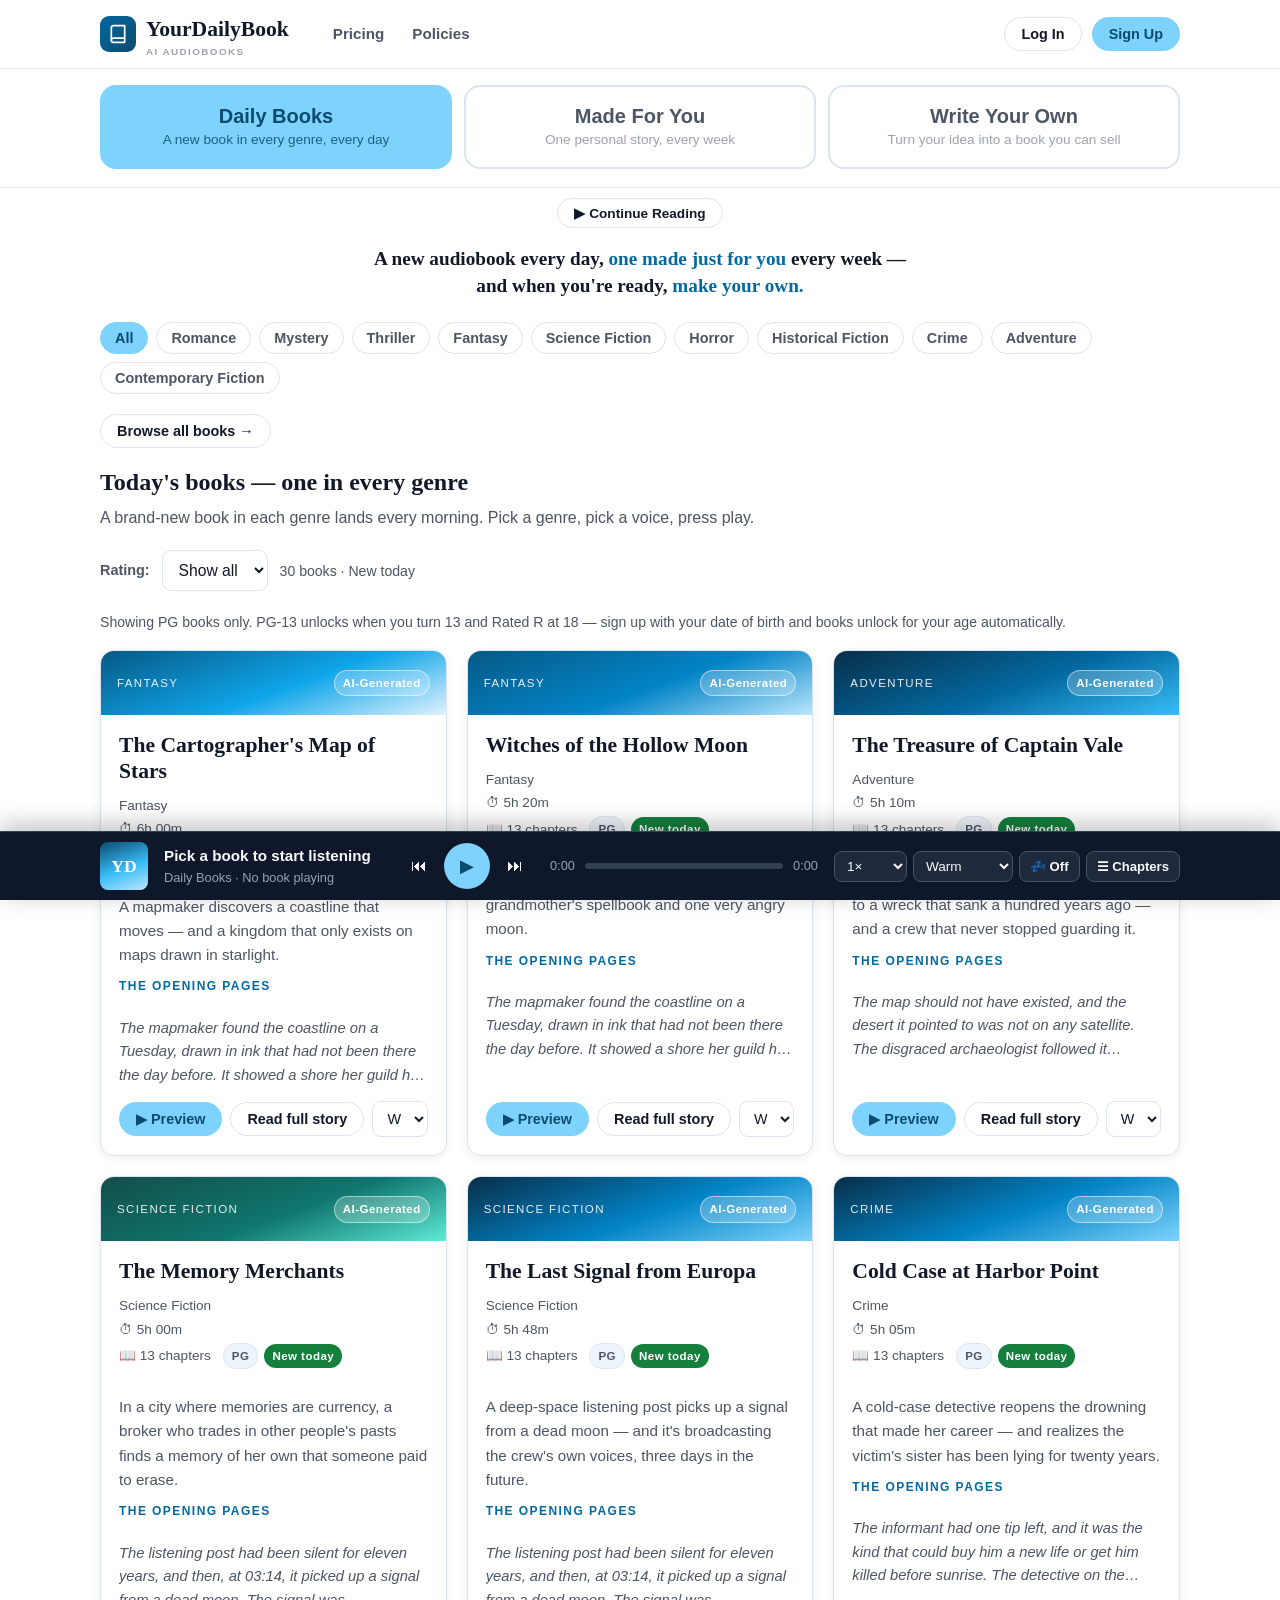
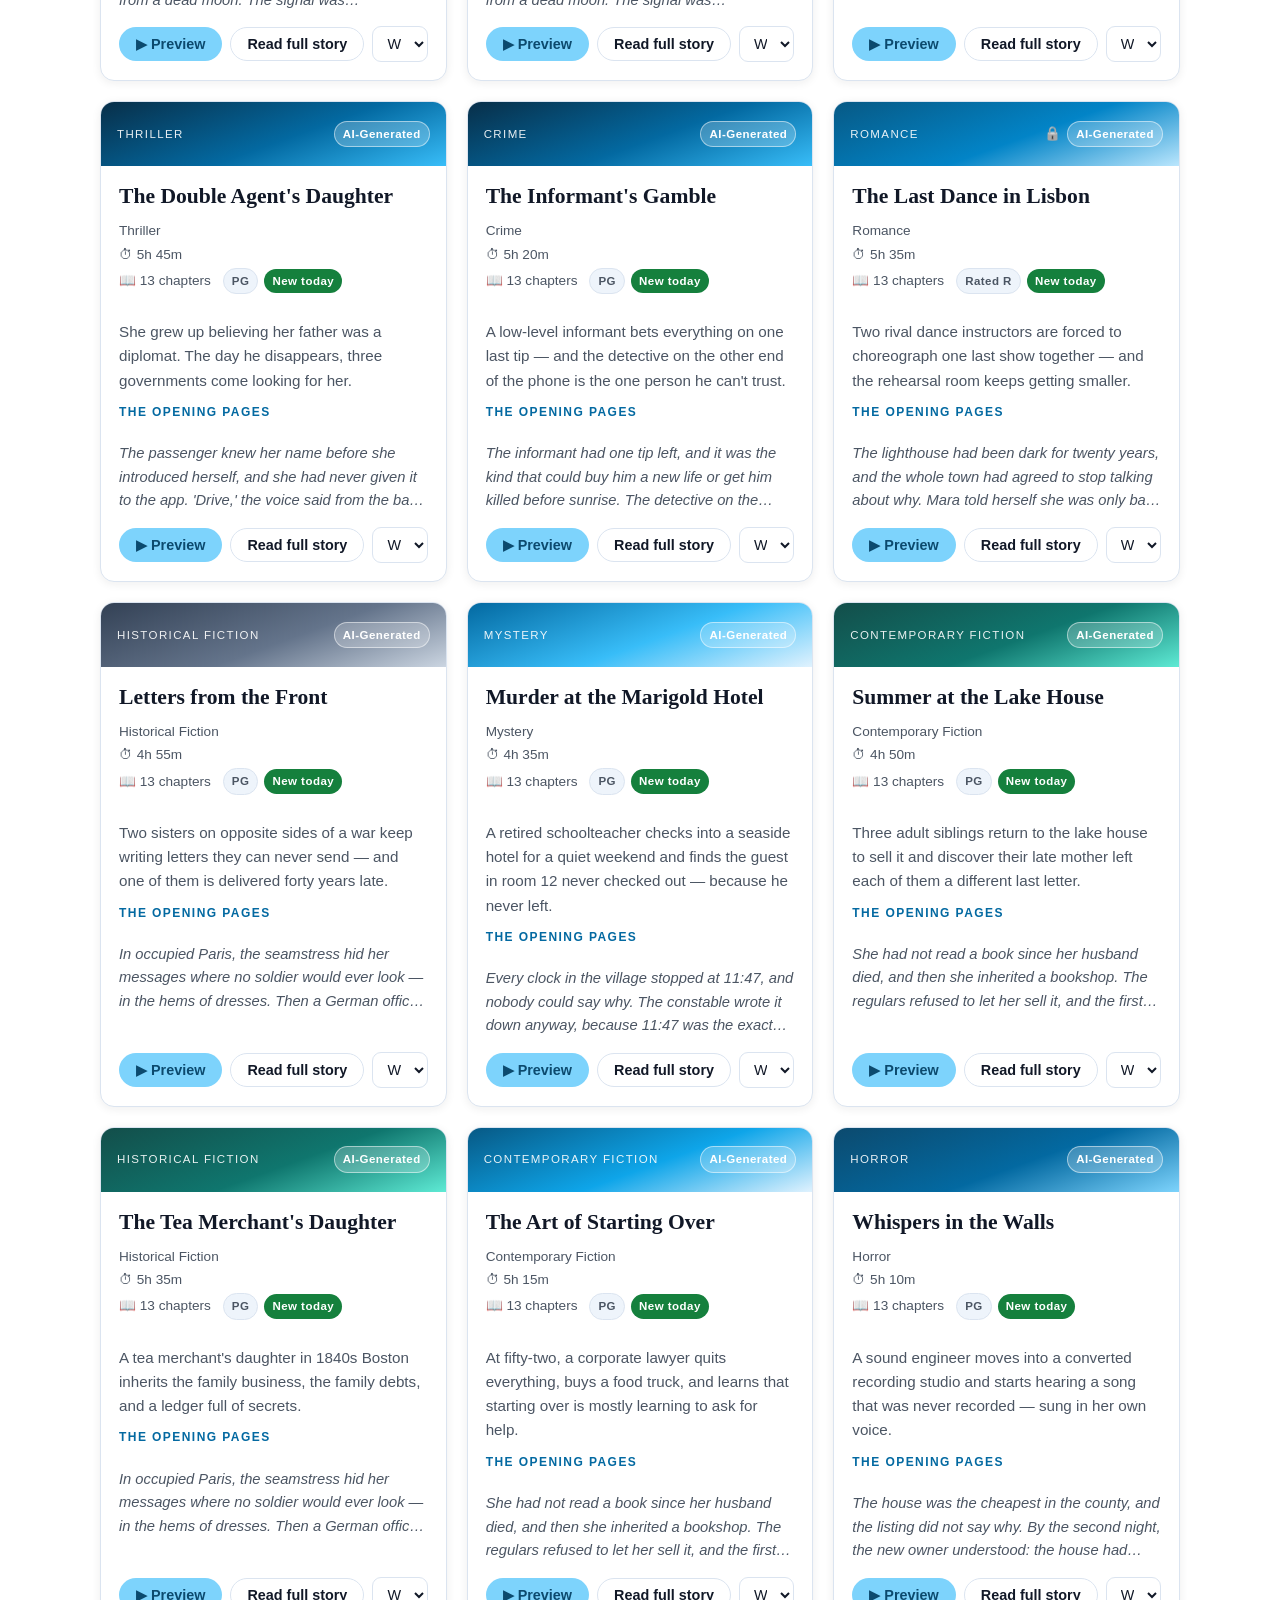
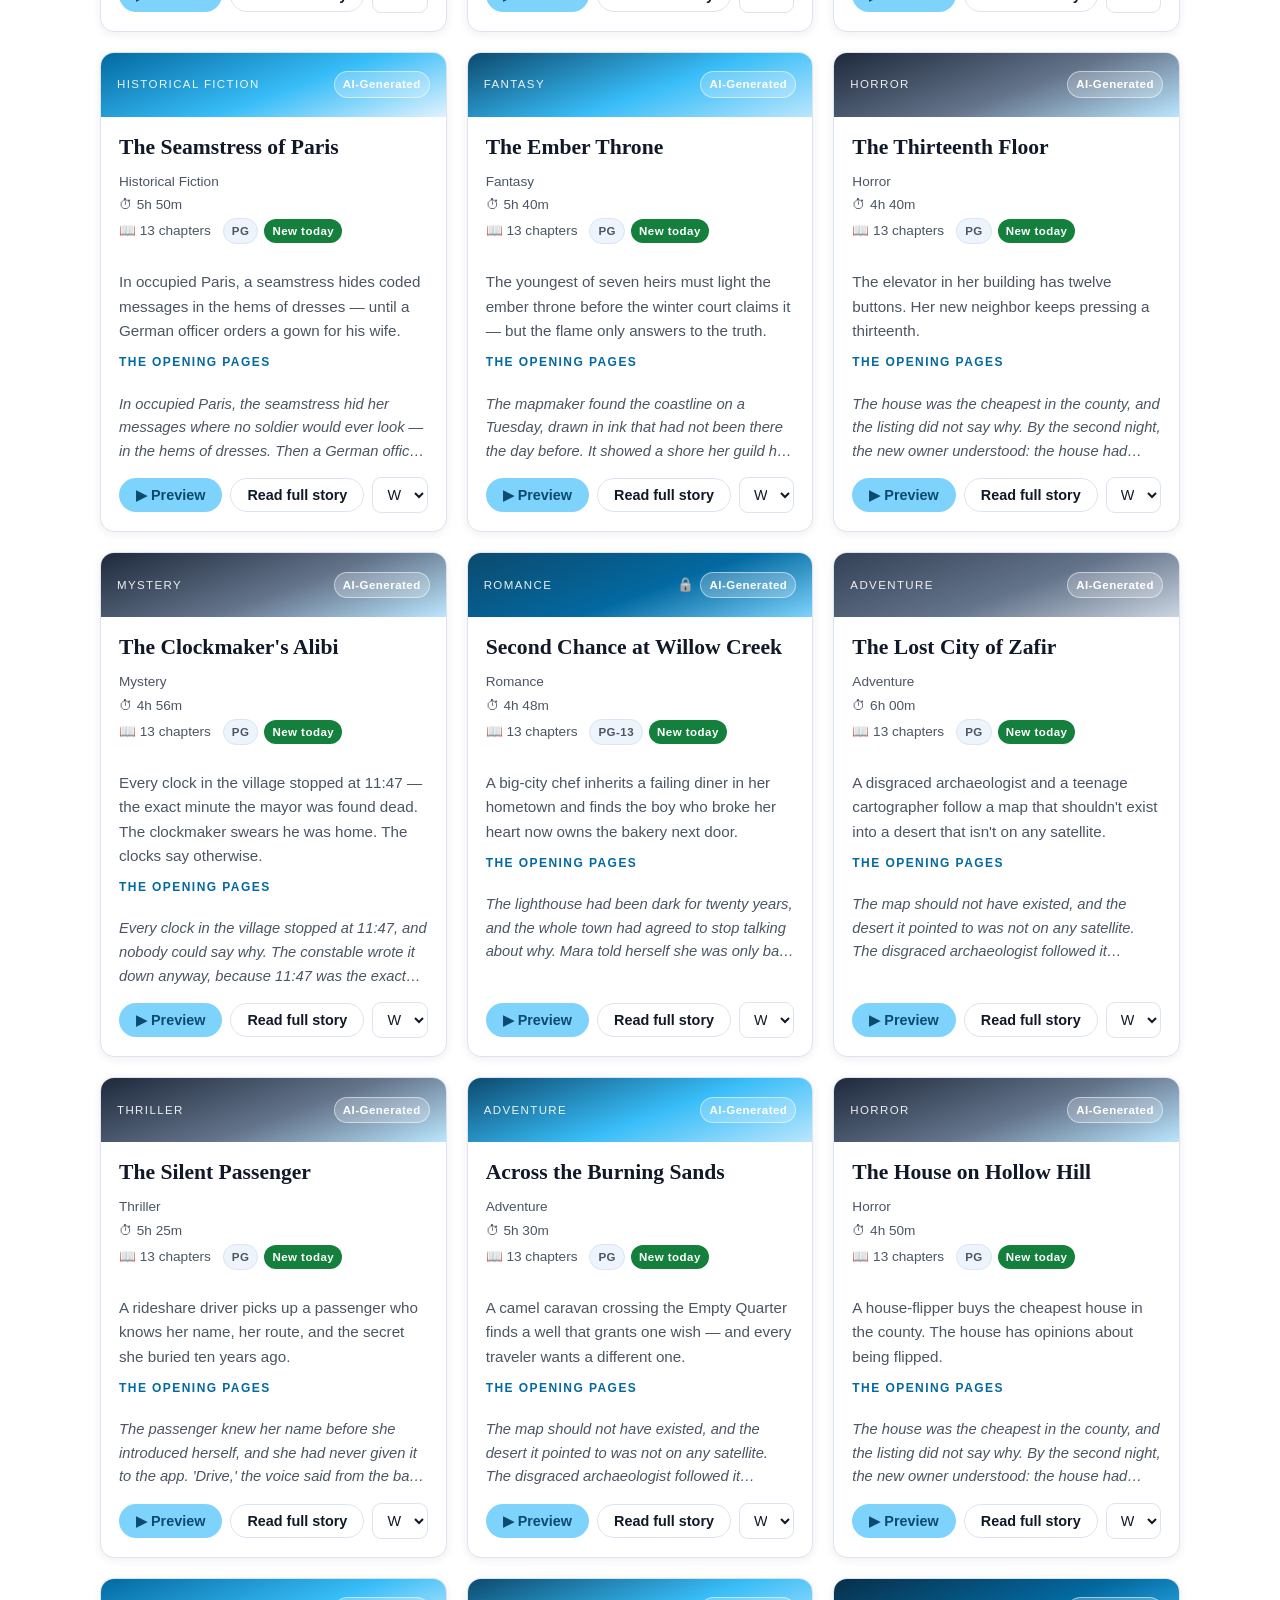
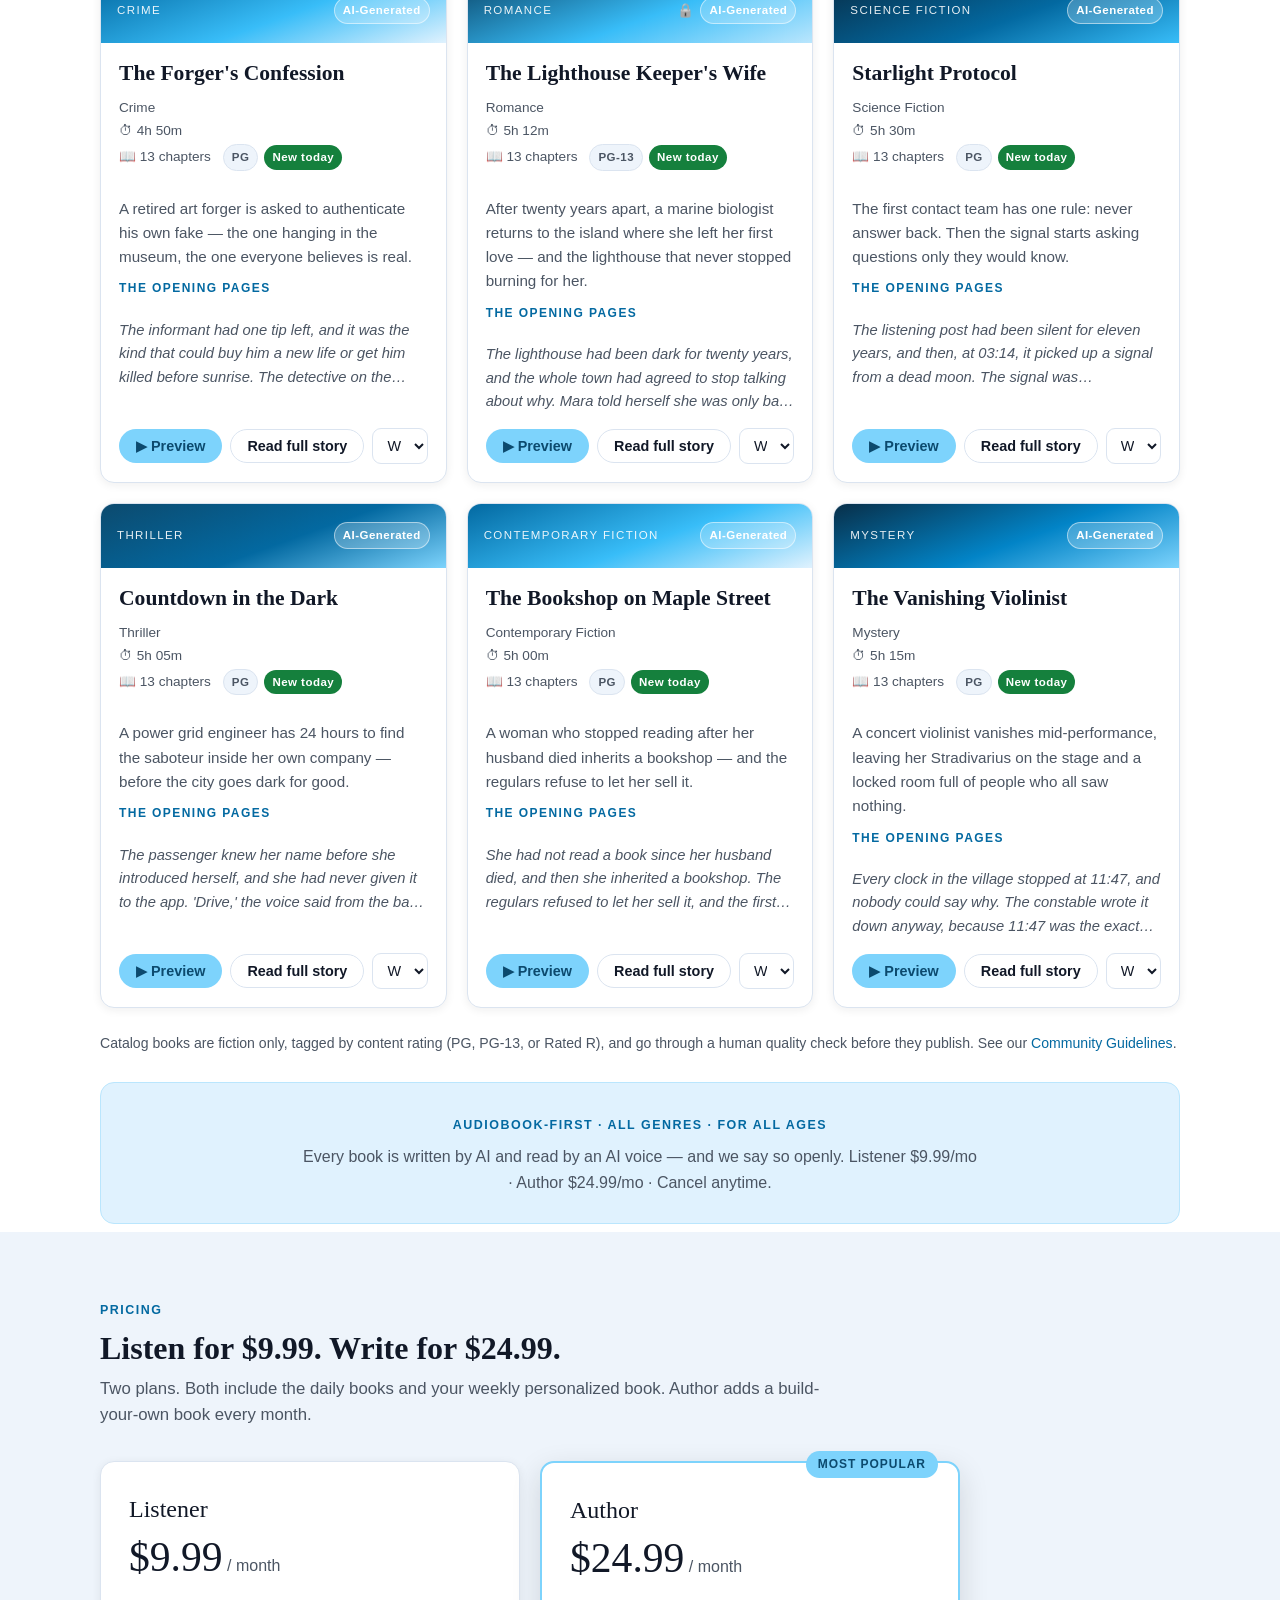
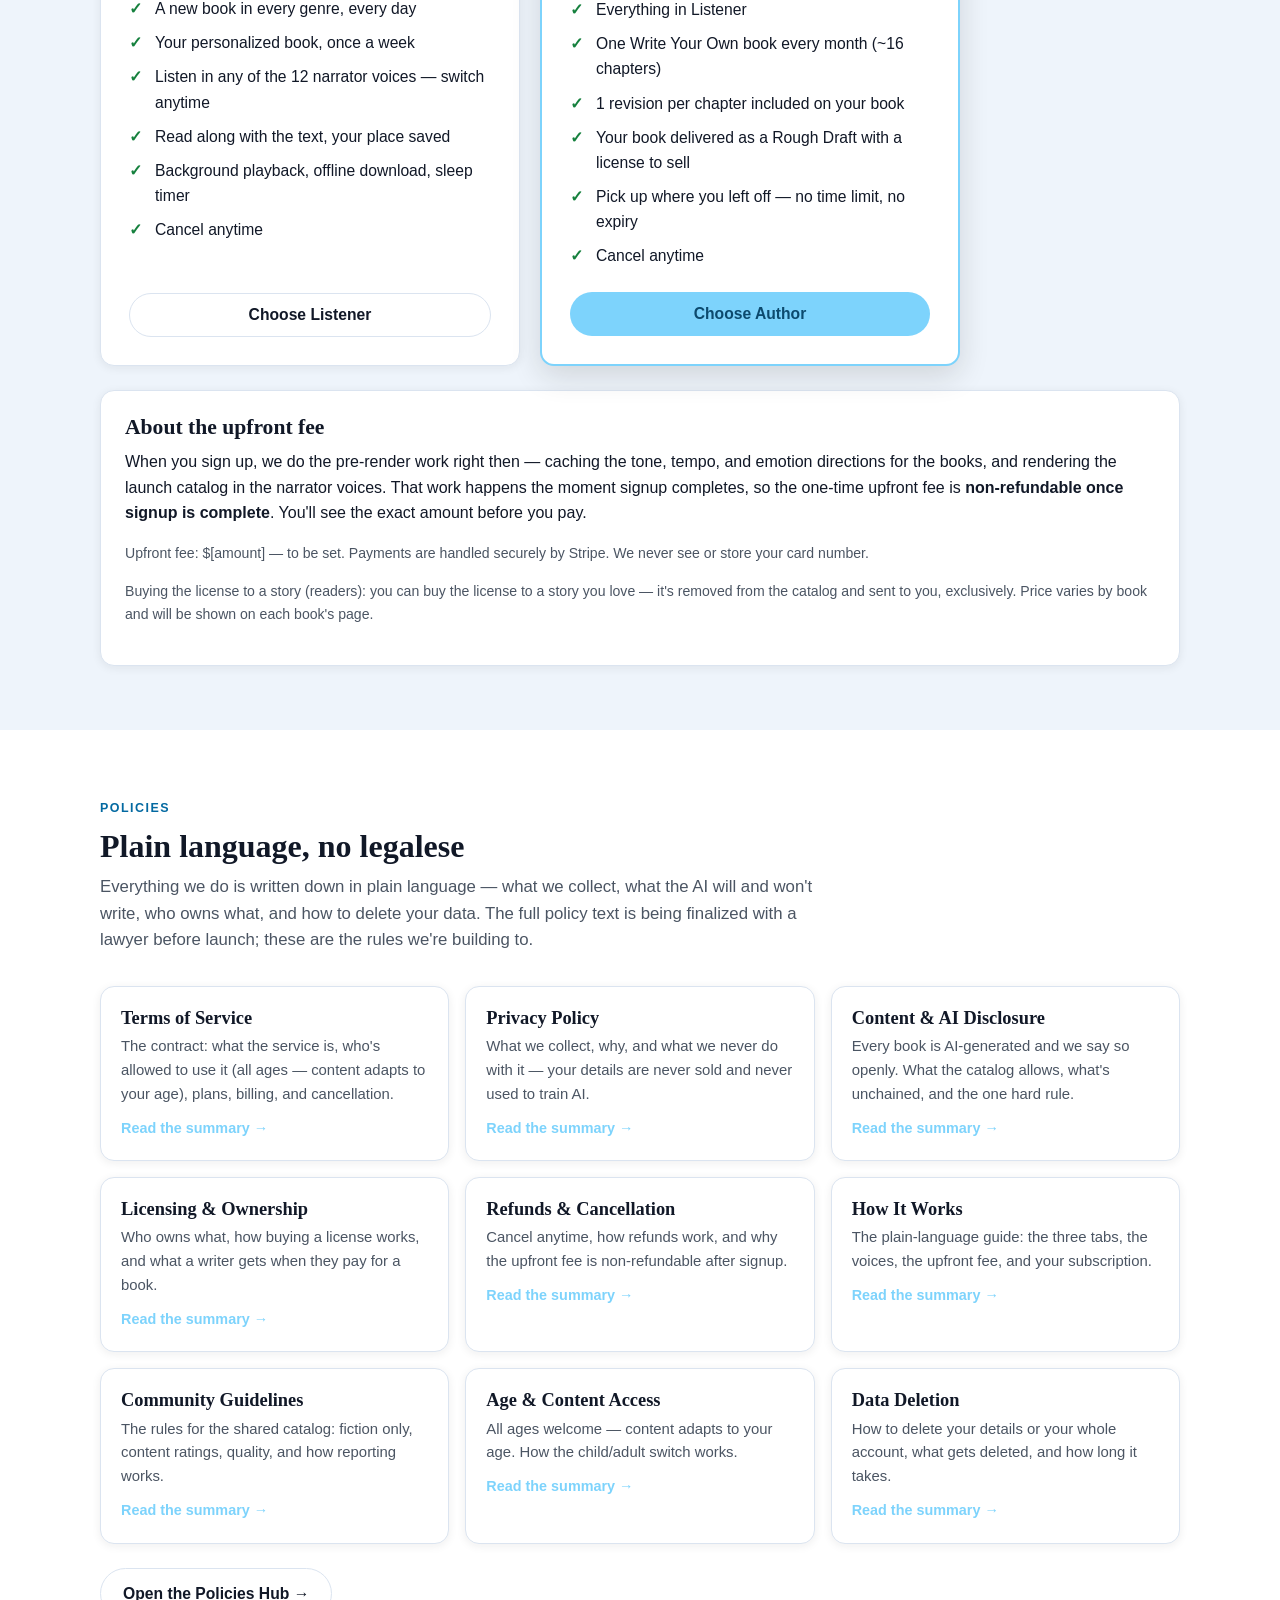
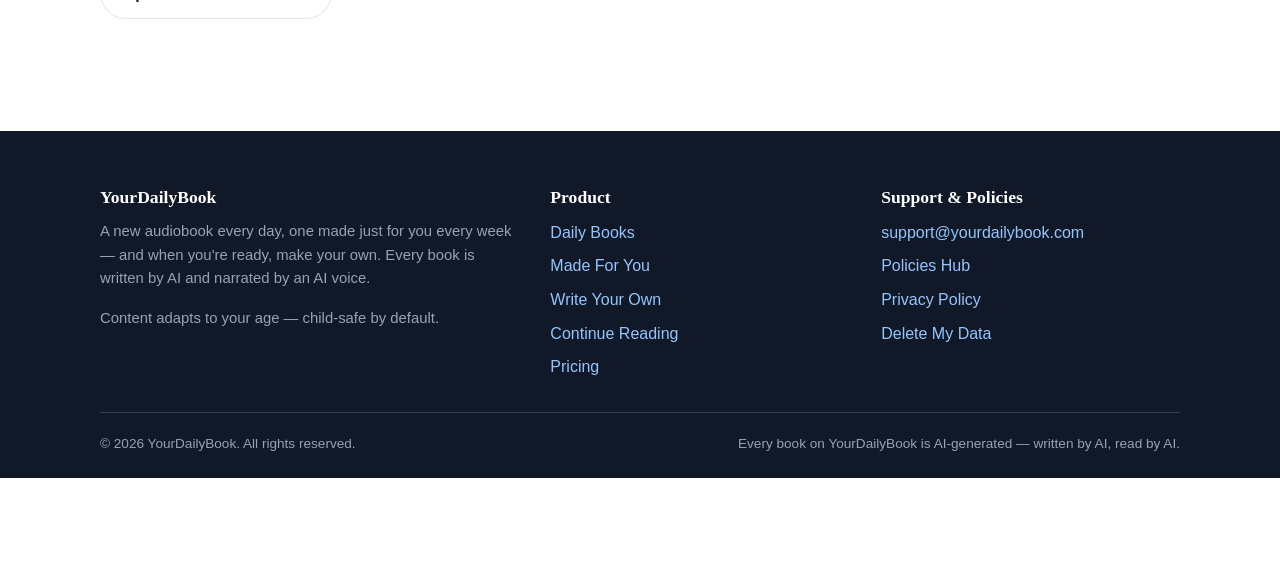
==== commit ba77ce4b: "v17.1 + QA fixes: versioned assets, tablet player, preview replay, Romance sample" ====
--- a/index.html
+++ b/index.html
@@ -5,7 +5,9 @@
 <meta name="viewport" content="width=device-width, initial-scale=1.0">
 <title>YourDailyBook — A new audiobook every day, written by AI, read by AI</title>
 <meta name="description" content="YourDailyBook is an audiobook service where every book is written by AI and read by an AI voice. A new book in every genre, every day. One made just for you every week. And when you're ready, make your own.">
-<link rel="stylesheet" href="style.css">
+<!-- Cache-buster (TY Nov 6, v17.1): bump ?v= on every deploy so browsers
+     never serve a stale cached file after a push. -->
+<link rel="stylesheet" href="style.css?v=17.1">
 </head>
 <body>
 
@@ -512,6 +514,6 @@
   </div>
 </div>
 
-<script src="app.js"></script>
+<script src="app.js?v=17.1"></script>
 </body>
 </html>
--- a/style.css
+++ b/style.css
@@ -193,11 +193,12 @@
 .tab-panel { display: none; padding: 20px 0 8px; }
 .tab-panel.active { display: block; }
 
-/* Genre pills — ONE line directly under the main tabs; horizontal
-   scroll on narrow screens instead of wrapping. */
+/* Genre pills — wrap onto as many lines as needed so every genre is
+   shown; no horizontal scroll on any screen (TY Nov 6: no scrollbar
+   on genres). Applies to the Daily Books row and the browse row. */
 .genre-row {
-  display: flex; gap: 8px; flex-wrap: nowrap; overflow-x: auto;
-  margin: 0 0 20px; padding-bottom: 4px; scrollbar-width: thin;
+  display: flex; gap: 8px; flex-wrap: wrap;
+  margin: 0 0 20px;
 }
 .genre-pill {
   flex: 0 0 auto; white-space: nowrap;
@@ -219,8 +220,9 @@
 /* ---------------- Book cards (post-style: header + meta + body + actions) ---------------- */
 /* Written from scratch for YourDailyBook. Each card reads like a
    post: a slim gradient band on top, then a title header, a meta
-   line (genre, rating, chapters, length), the opening text, and the
-   Listen / Read actions with the voice picker. */
+   block with genre, read time, and chapters + badges on three
+   separate fixed lines, the opening text, and the Listen / Read
+   actions with the voice picker. */
 .book-grid { display: grid; grid-template-columns: repeat(3, 1fr); gap: 20px; }
 .book-card {
   background: var(--surface); border: 1px solid var(--line); border-radius: var(--radius);
@@ -236,7 +238,13 @@
 .book-cover .cover-genre { font-size: 0.72rem; letter-spacing: 0.12em; text-transform: uppercase; opacity: 0.9; }
 .book-body { padding: 18px 18px 18px; display: flex; flex-direction: column; gap: 10px; flex: 1; }
 .book-title { font-family: var(--font-serif); font-size: 1.35rem; line-height: 1.2; margin: 0; }
-.book-meta { display: flex; gap: 12px; flex-wrap: wrap; font-size: 0.85rem; color: var(--ink-soft); }
+.book-meta { display: flex; flex-direction: column; gap: 2px; font-size: 0.85rem; color: var(--ink-soft); }
+/* TY Nov 6 ~10:19 PM: genre and time of read sit on separate fixed
+   lines on every platform — line 1 is the genre, line 2 is the read
+   time, line 3 is chapters + badges. The meta never flows them onto
+   one wrapping line, so the card layout is identical on desktop and
+   mobile. */
+.book-meta .meta-line { display: flex; gap: 12px; align-items: center; flex-wrap: wrap; }
 .book-meta span { display: inline-flex; align-items: center; gap: 4px; }
 .book-desc { color: var(--ink-soft); font-size: 0.95rem; margin: 0; }
 .book-actions { display: flex; gap: 8px; align-items: center; flex-wrap: wrap; margin-top: auto; padding-top: 4px; }
@@ -520,8 +528,33 @@
   .price-grid { grid-template-columns: 1fr; }
   .policy-grid { grid-template-columns: repeat(2, 1fr); }
   .footer-grid { grid-template-columns: 1fr 1fr; }
-  .player-info { width: 150px; }
+  /* H1 fix (Nov 6): at ≤900px the single-row player cannot fit cover +
+     info + controls + progress + tools in ~728px — the fixed siblings
+     alone total ~528px, so .player-info (width 150px, shrinkable,
+     min-width 0) was crushed to ~16px and the track to ~32px. A floor
+     alone cannot fit either (150px info still overflows by ~130px),
+     so the player goes two-row here: info gets a hard 180px floor on
+     row 1 (cover 48 + info 180 + controls 134 + tools ~346 + gaps +
+     padding = ~762px at 768px) and the progress track takes a full
+     second row, keeping both time labels and a wide seek target.
+     The ≤640px block below overrides all of this (single row, tools
+     hidden), so phone behavior is unchanged. */
+  .player-inner { flex-wrap: wrap; gap: 10px; padding: 10px 12px; }
+  .player-info { flex: 0 0 180px; min-width: 180px; width: 180px; }
+  .player-progress { flex: 1 1 100%; order: 5; min-width: 0; }
+  body { padding-bottom: 116px; } /* room for the two-row sticky player */
+  .chapter-panel { bottom: 112px; } /* clear the taller two-row player */
   .player-tools select { max-width: 110px; }
+}
+@media (max-width: 767px) {
+  /* 641–767px: row 1 (cover 48 + info 180 + controls 134) cannot also
+     hold the ~346px tools row, so tools wrap — but with the progress
+     track on its own full row that would make a 3-row player (~140px)
+     taller than the 116px body padding. Let the track share row 1
+     instead (it gets ~225–295px there, still a usable seek target)
+     so the player stays two rows (~109px) and the tools sit on row 2.
+     The ≤640px block below overrides this again (single row). */
+  .player-progress { flex: 1 1 160px; order: 4; min-width: 120px; }
 }
 @media (max-width: 640px) {
   /* Phone = the same laptop layout, compacted — NOT a stacked,
@@ -565,7 +598,7 @@
   .book-body { padding: 12px; gap: 8px; }
   .book-title { font-size: 1.05rem; }
   .book-desc { font-size: 0.88rem; }
-  .book-meta { gap: 8px; font-size: 0.8rem; }
+  .book-meta { gap: 2px; font-size: 0.8rem; }
   .badge { font-size: 0.68rem; padding: 2px 6px; }
   .book-actions { flex-direction: column; align-items: stretch; }
   .book-actions .btn { width: 100%; }
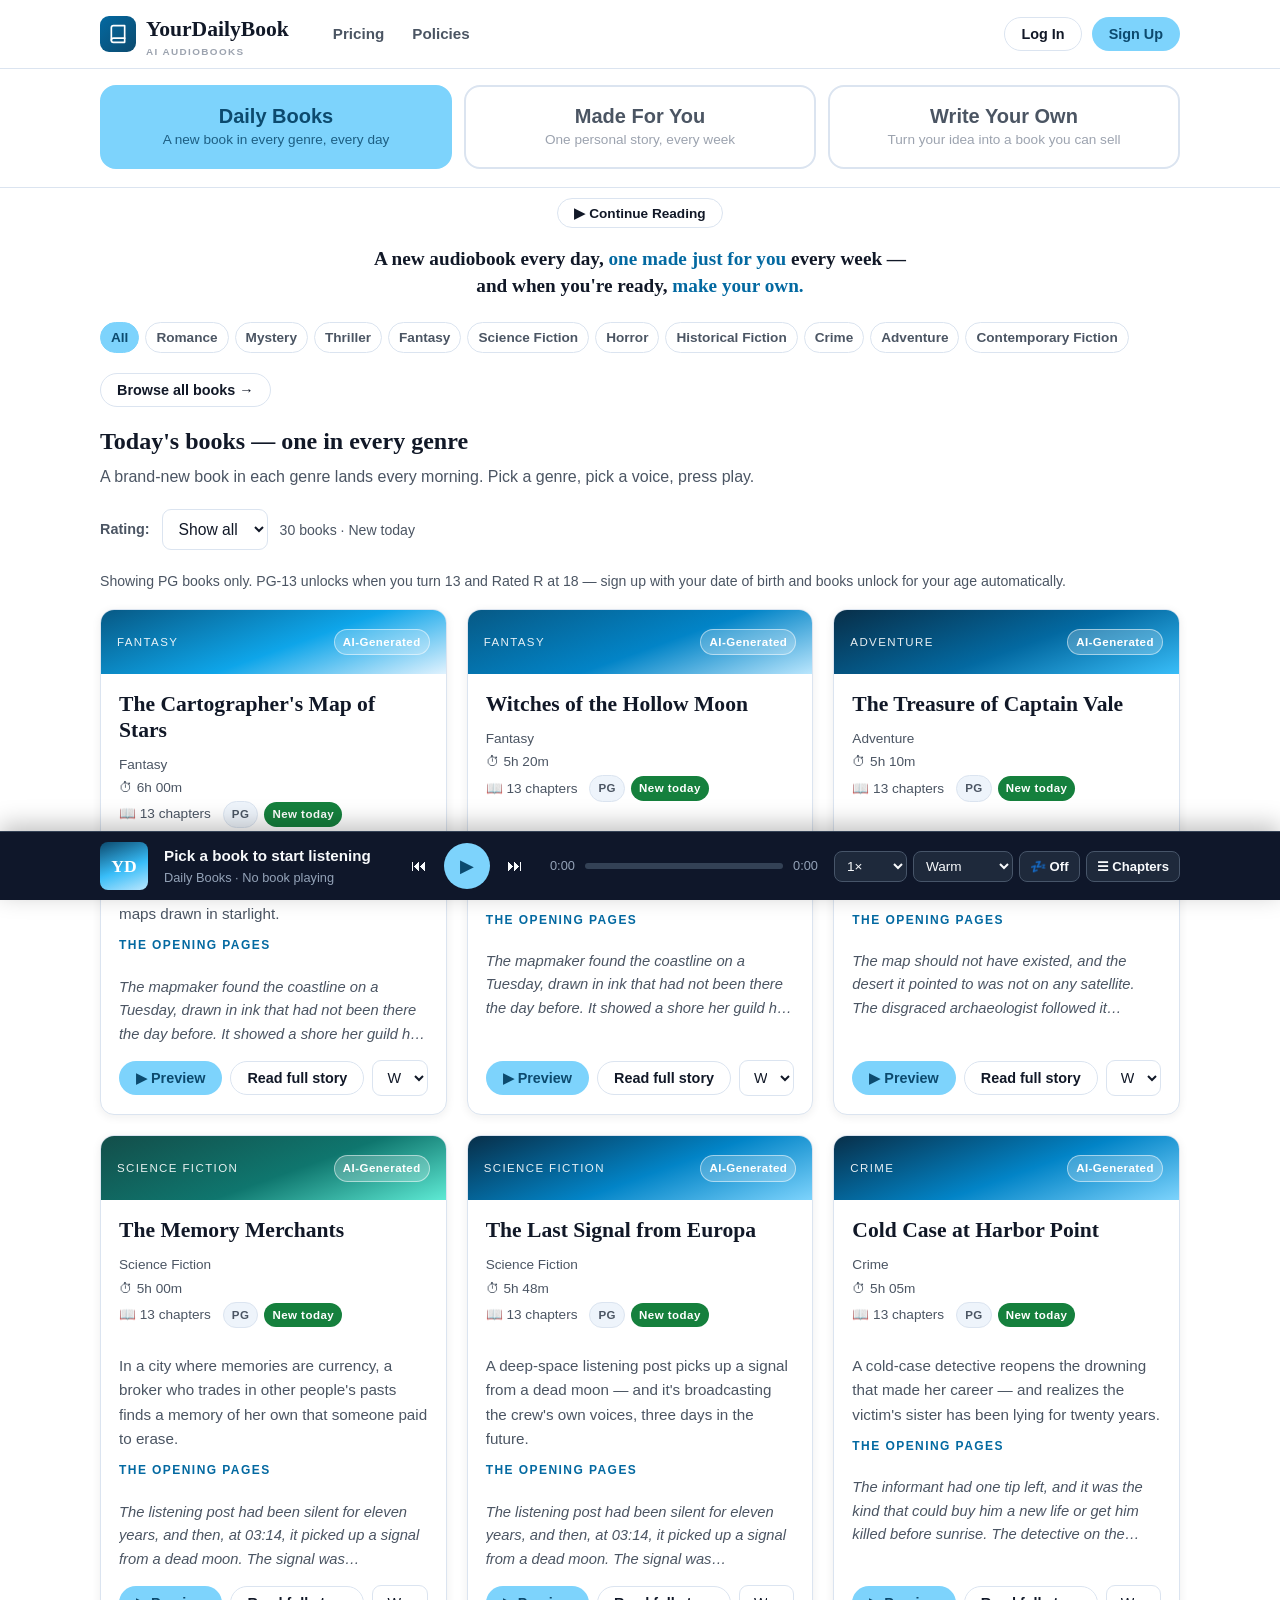
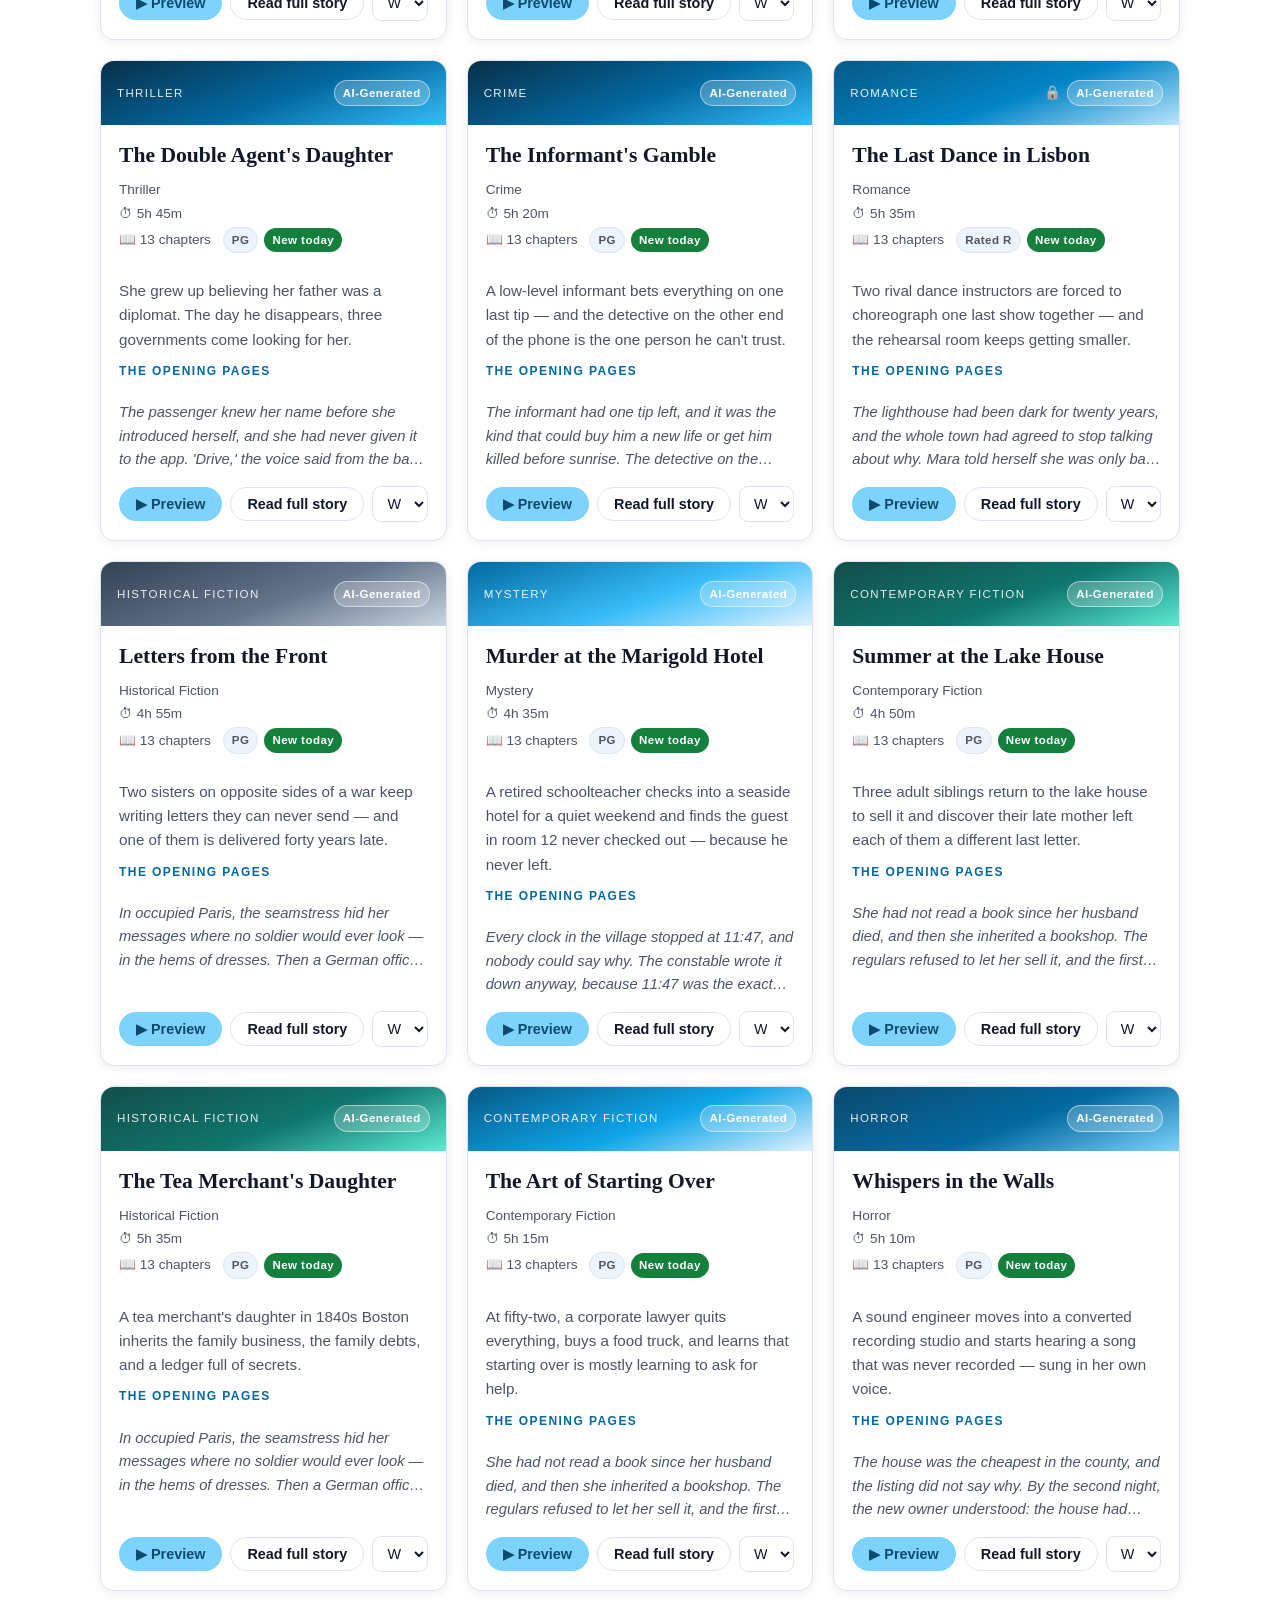
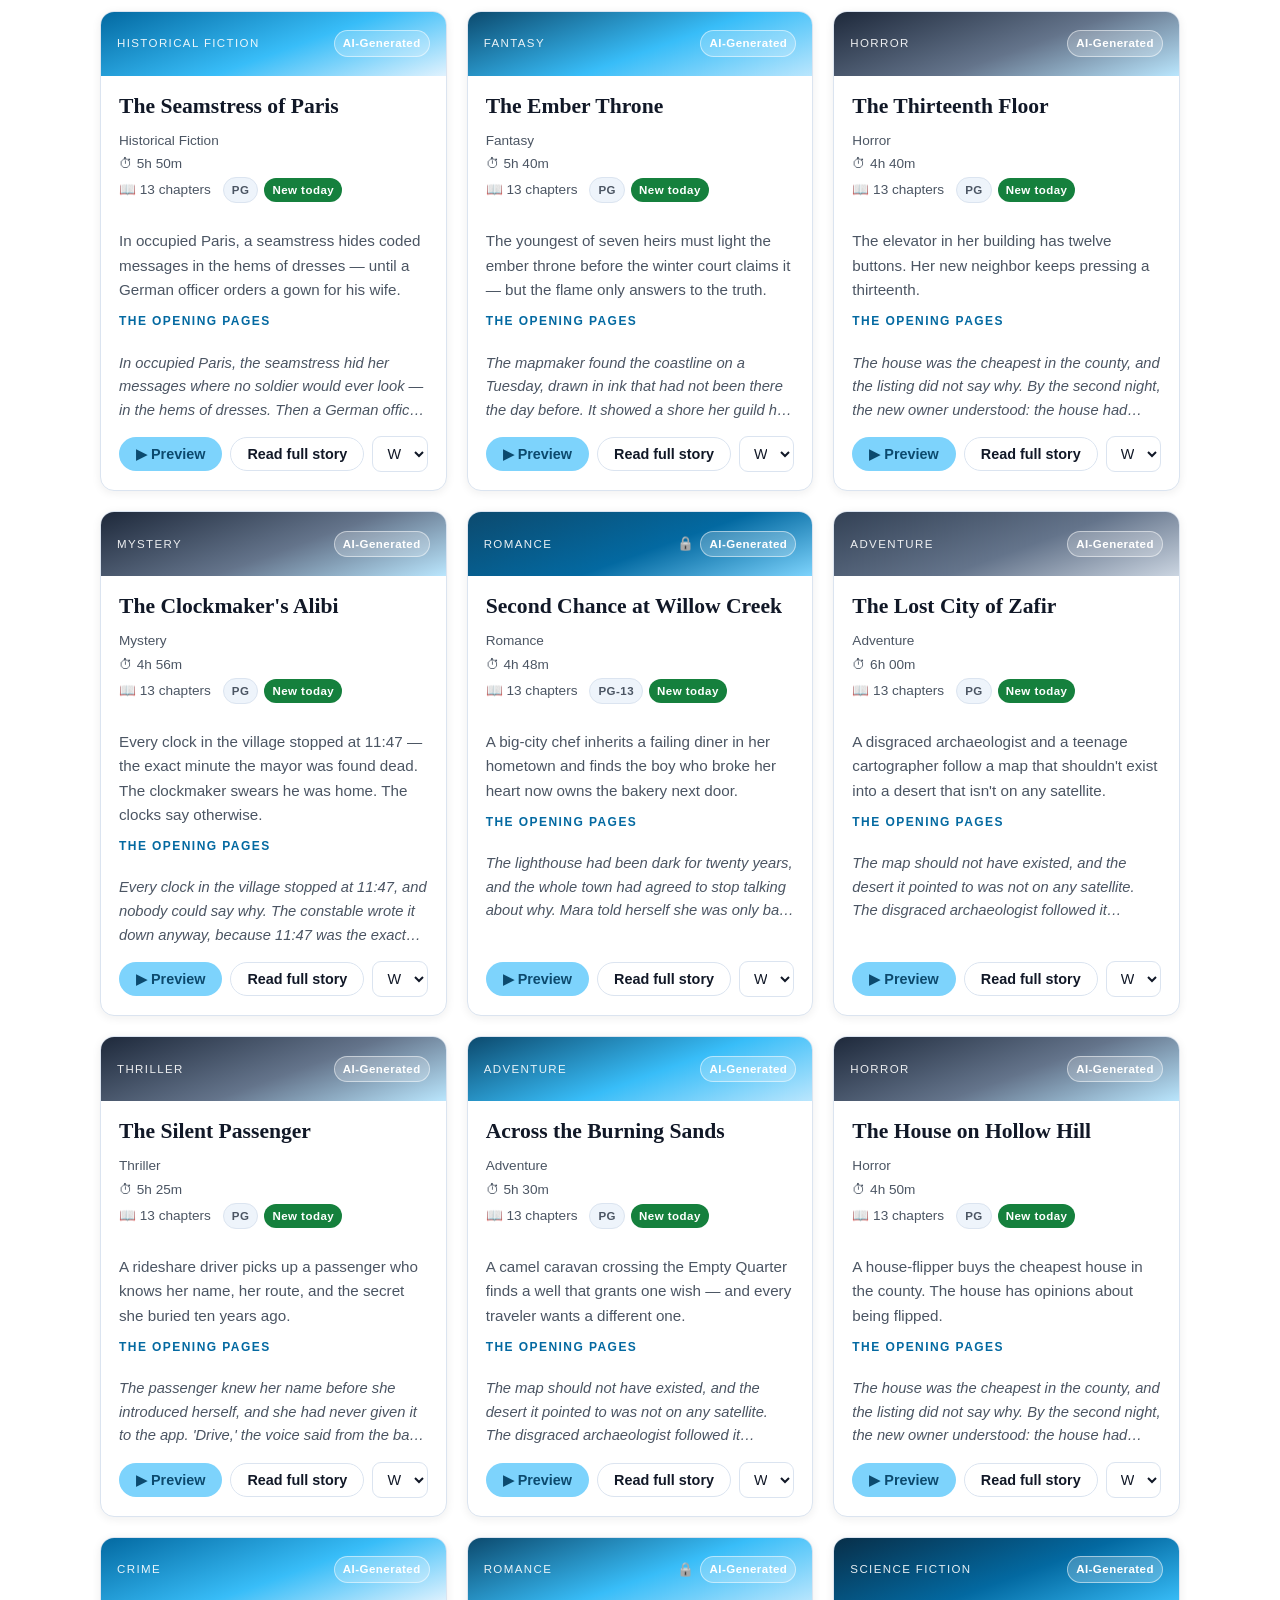
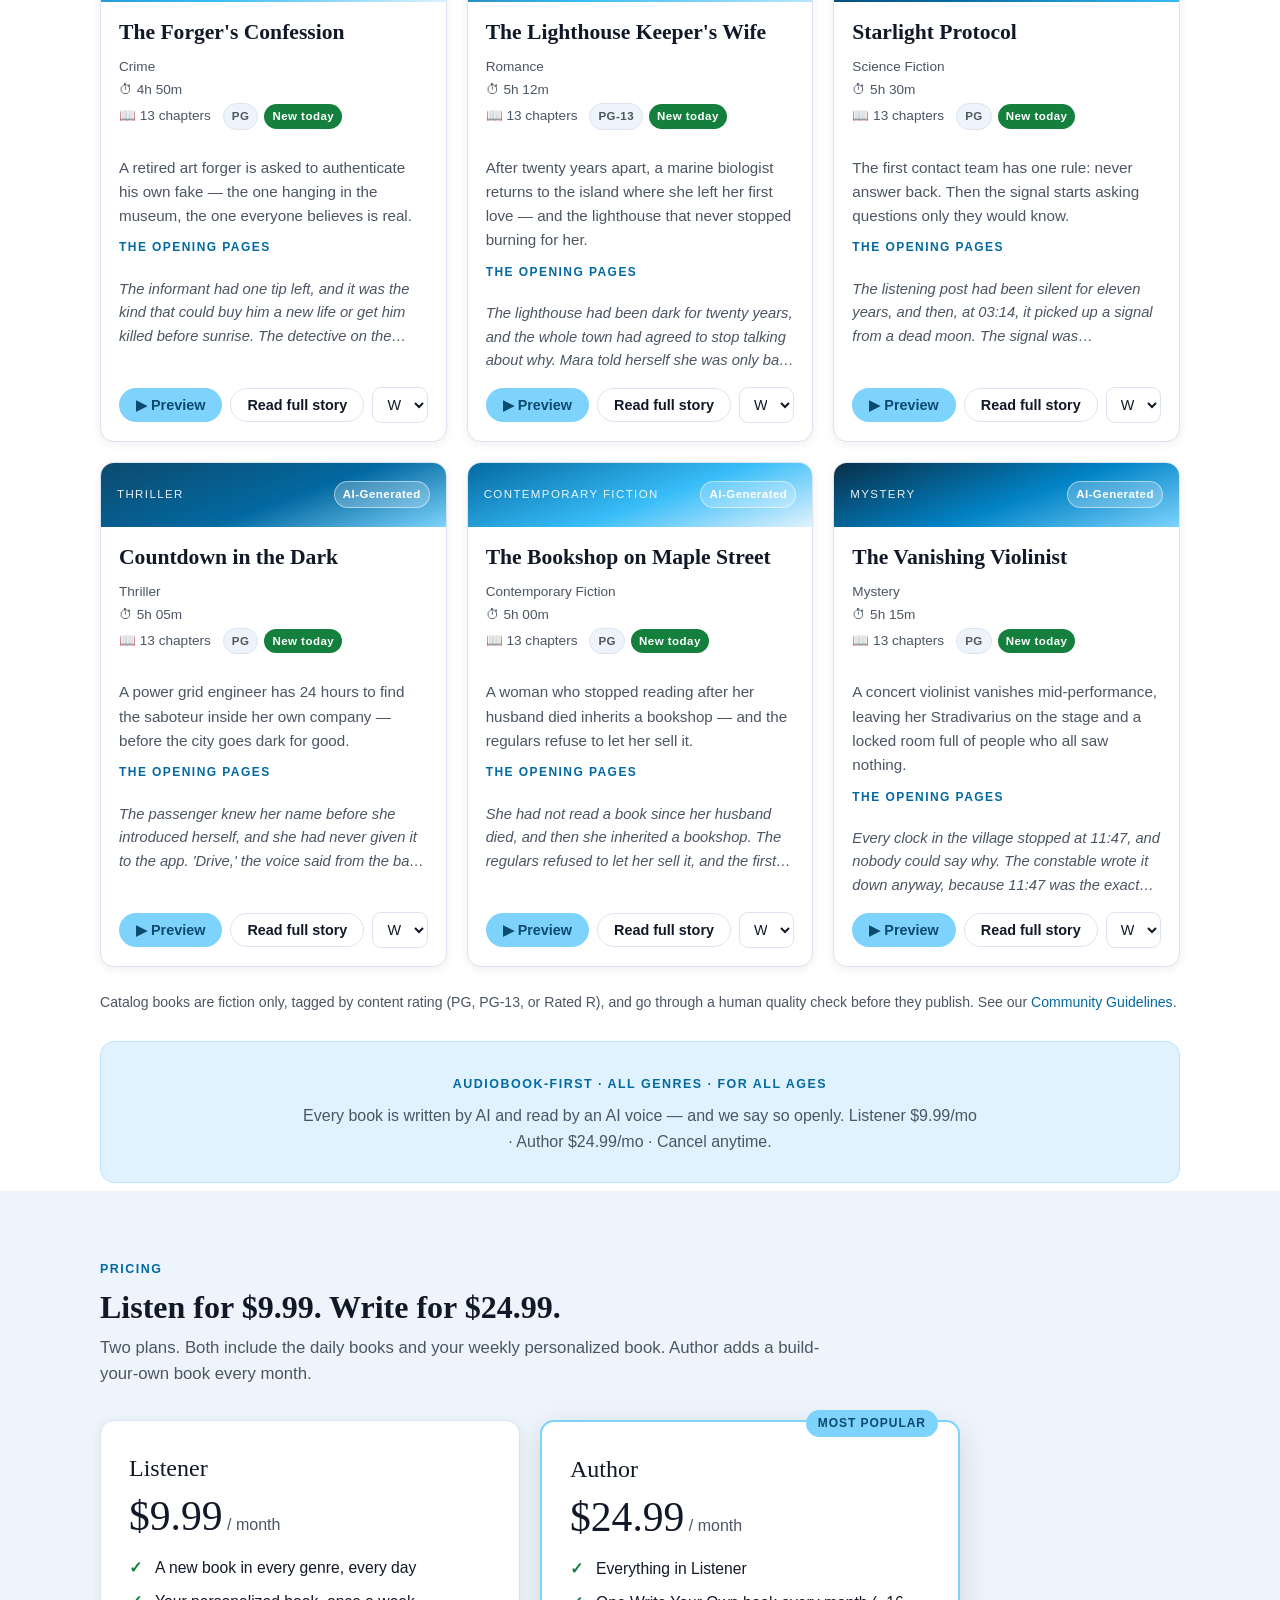
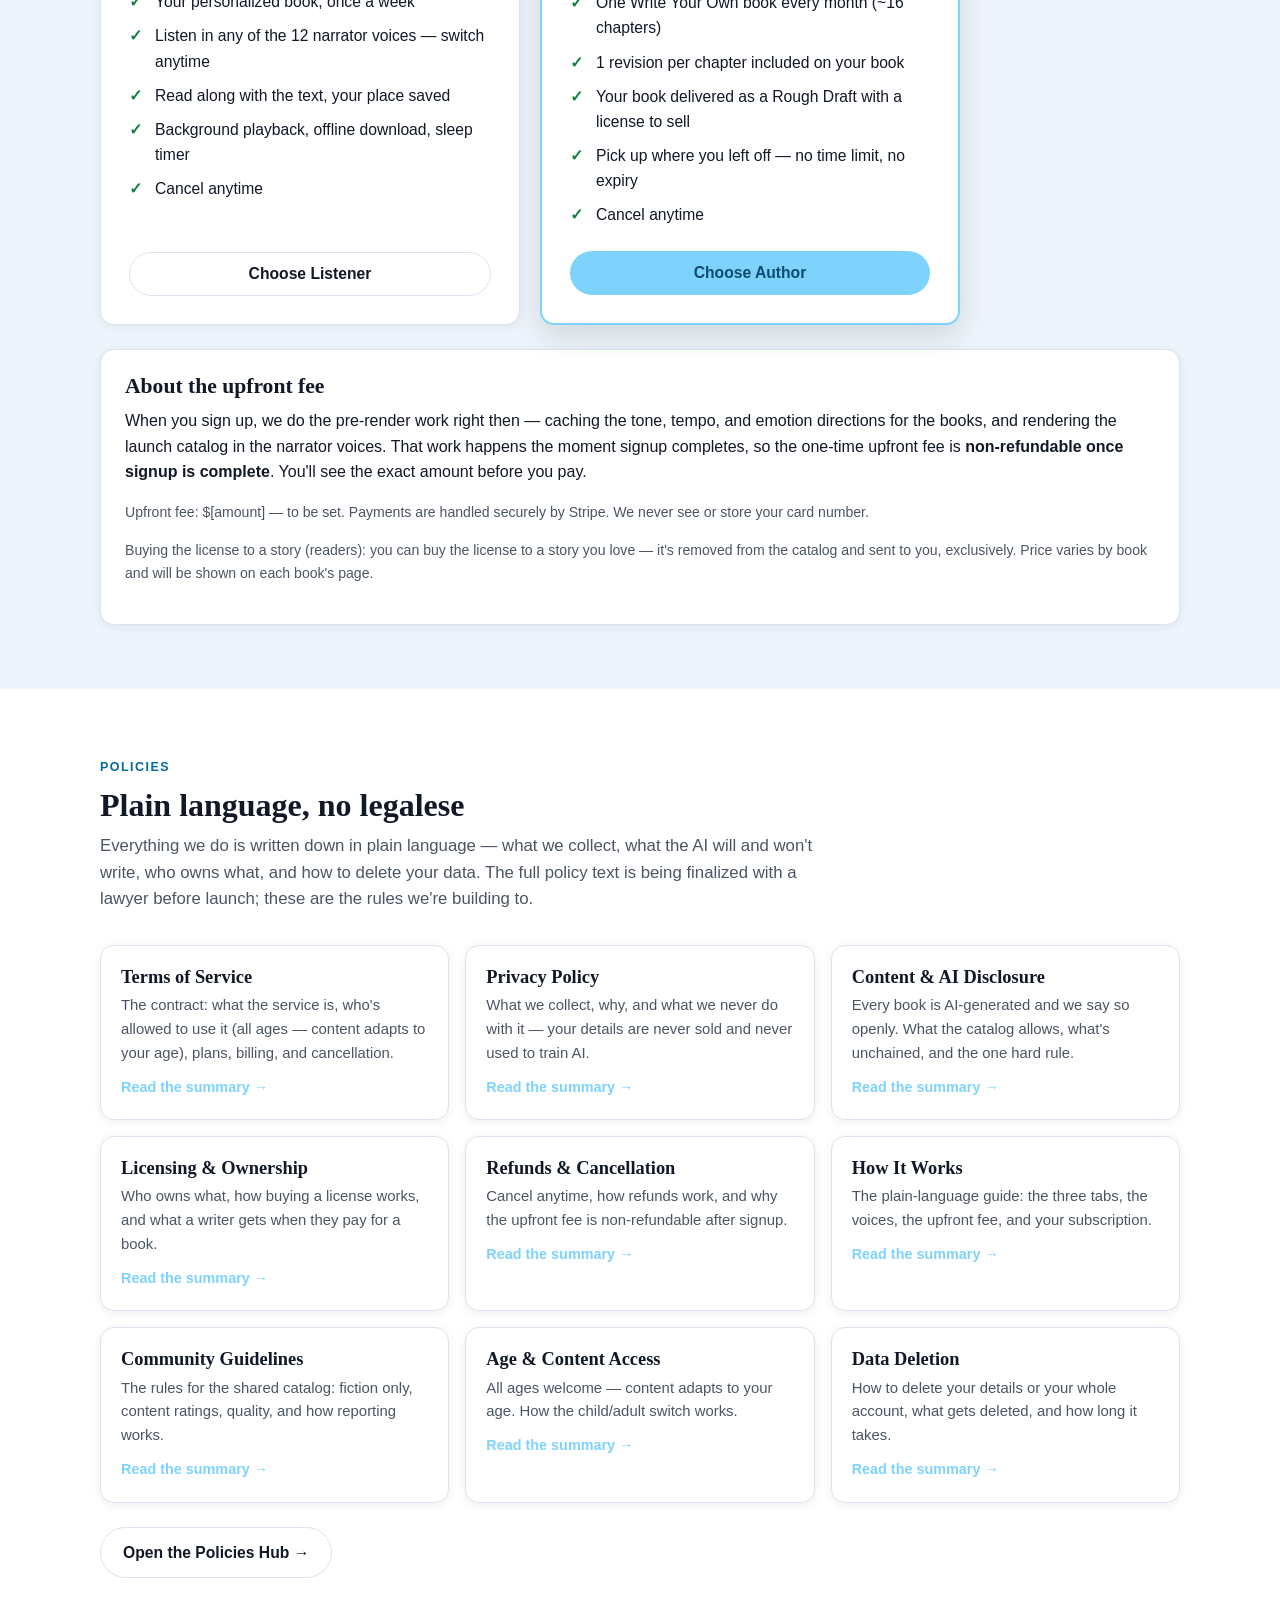
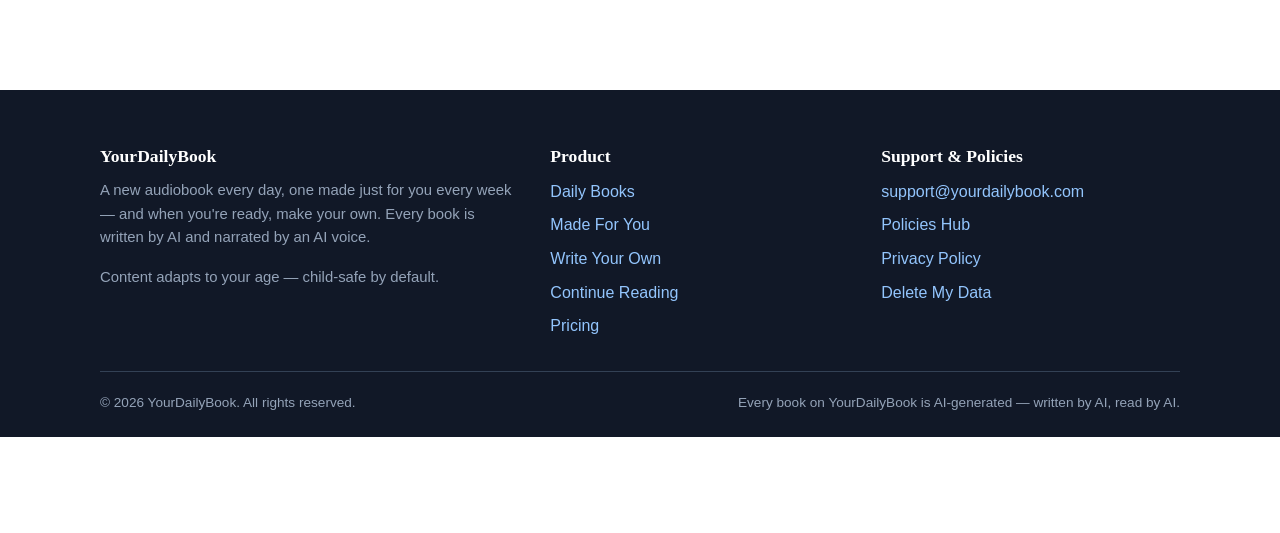
==== commit 134be9f6: "v17.2: genre pills fit on one line at laptop widths" ====
--- a/index.html
+++ b/index.html
@@ -7,7 +7,7 @@
 <meta name="description" content="YourDailyBook is an audiobook service where every book is written by AI and read by an AI voice. A new book in every genre, every day. One made just for you every week. And when you're ready, make your own.">
 <!-- Cache-buster (TY Nov 6, v17.1): bump ?v= on every deploy so browsers
      never serve a stale cached file after a push. -->
-<link rel="stylesheet" href="style.css?v=17.1">
+<link rel="stylesheet" href="style.css?v=17.2">
 </head>
 <body>
 
--- a/style.css
+++ b/style.css
@@ -195,7 +195,10 @@
 
 /* Genre pills — wrap onto as many lines as needed so every genre is
    shown; no horizontal scroll on any screen (TY Nov 6: no scrollbar
-   on genres). Applies to the Daily Books row and the browse row. */
+   on genres). Applies to the Daily Books row and the browse row.
+   TY Nov 6: on laptop widths (≥1200px) all 11 pills fit on ONE line —
+   tighter gap/padding + slightly smaller type so they fit the 1080px
+   row with room to spare; below that they wrap as before. */
 .genre-row {
   display: flex; gap: 8px; flex-wrap: wrap;
   margin: 0 0 20px;
@@ -207,6 +210,12 @@
 }
 .genre-pill:hover { border-color: var(--accent); color: var(--accent-dark); }
 .genre-pill.active { background: var(--accent); border-color: var(--accent); color: var(--navy); }
+/* One-line fit on laptop widths — placed AFTER the base .genre-pill
+   rules so it wins the cascade (same specificity, later in file). */
+@media (min-width: 1200px) {
+  .genre-row { flex-wrap: nowrap; gap: 6px; }
+  .genre-pill { font-size: 0.85rem; padding: 7px 10px; }
+}
 .filter-row { display: flex; gap: 12px; align-items: center; flex-wrap: wrap; margin-bottom: 20px; }
 .filter-row label { font-size: 0.9rem; font-weight: 600; color: var(--ink-soft); }
 select, input[type="text"], input[type="email"], input[type="password"], input[type="date"], input[type="search"], textarea {
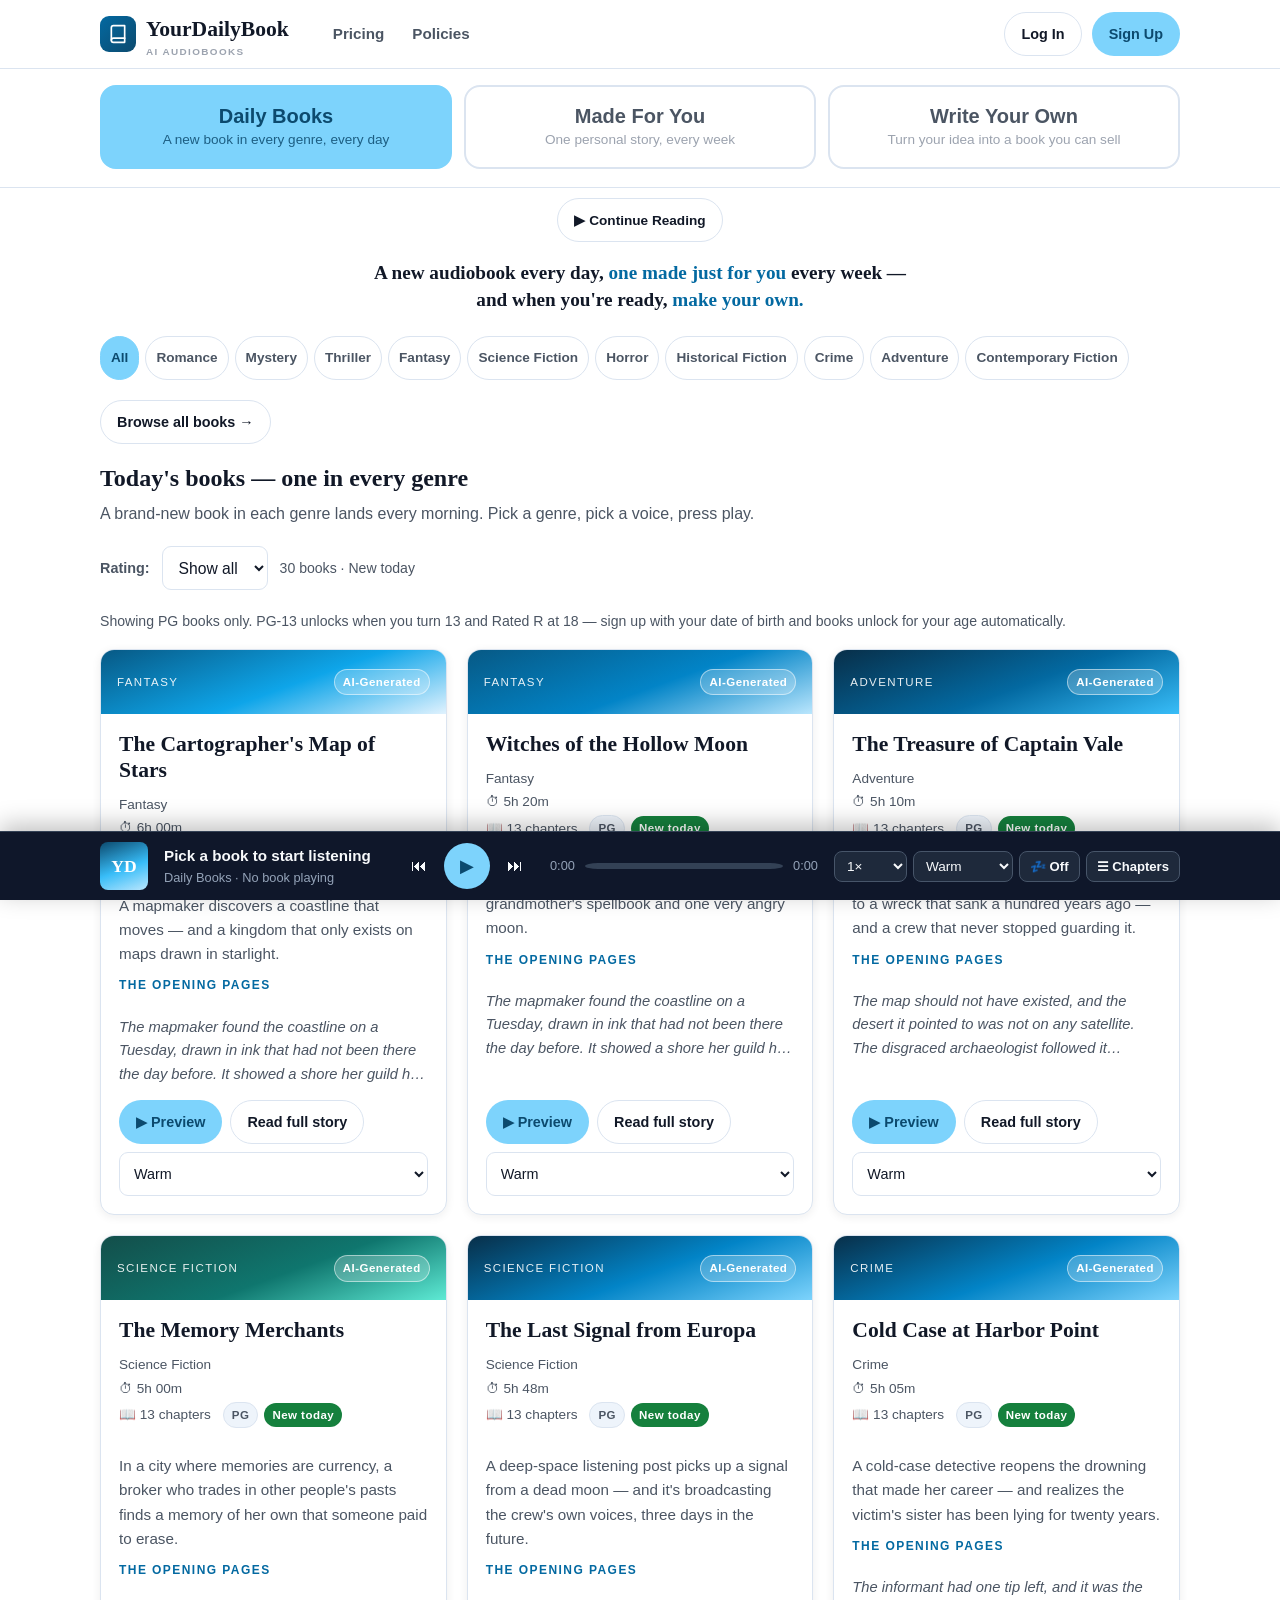
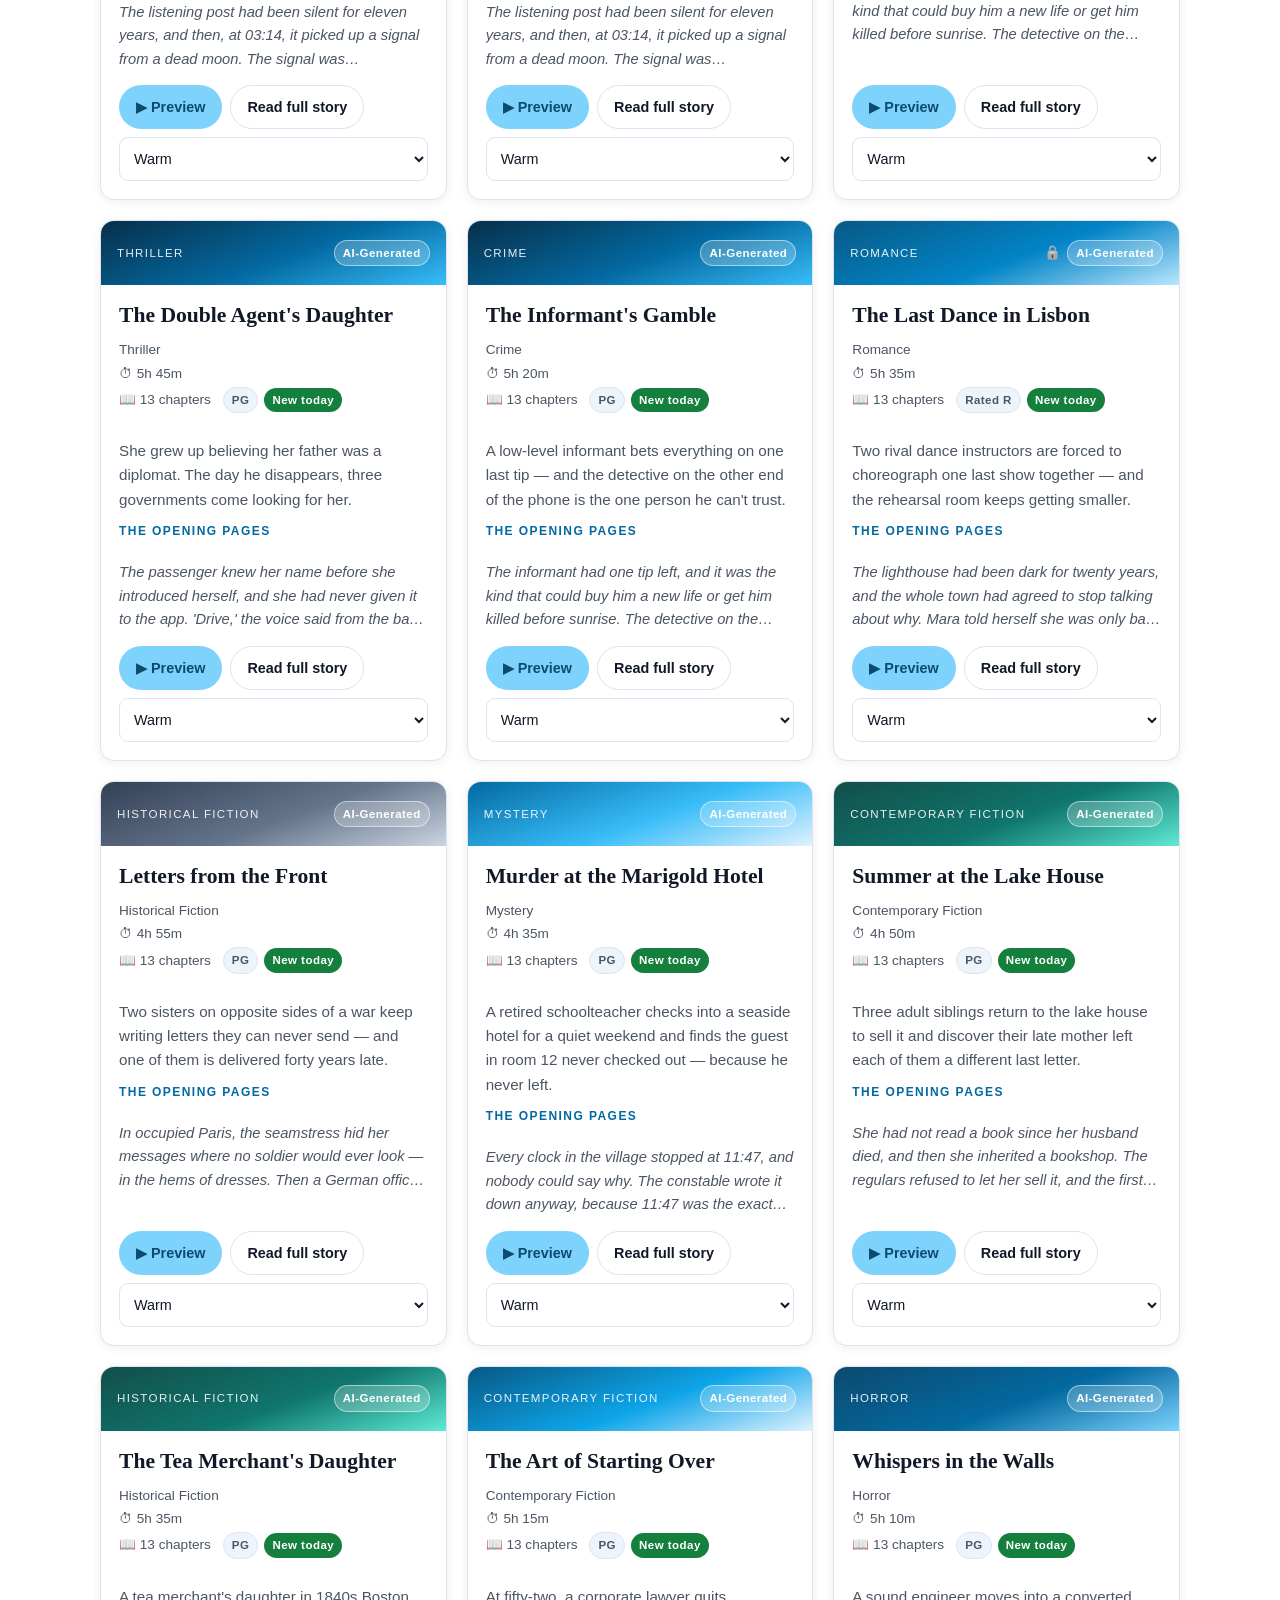
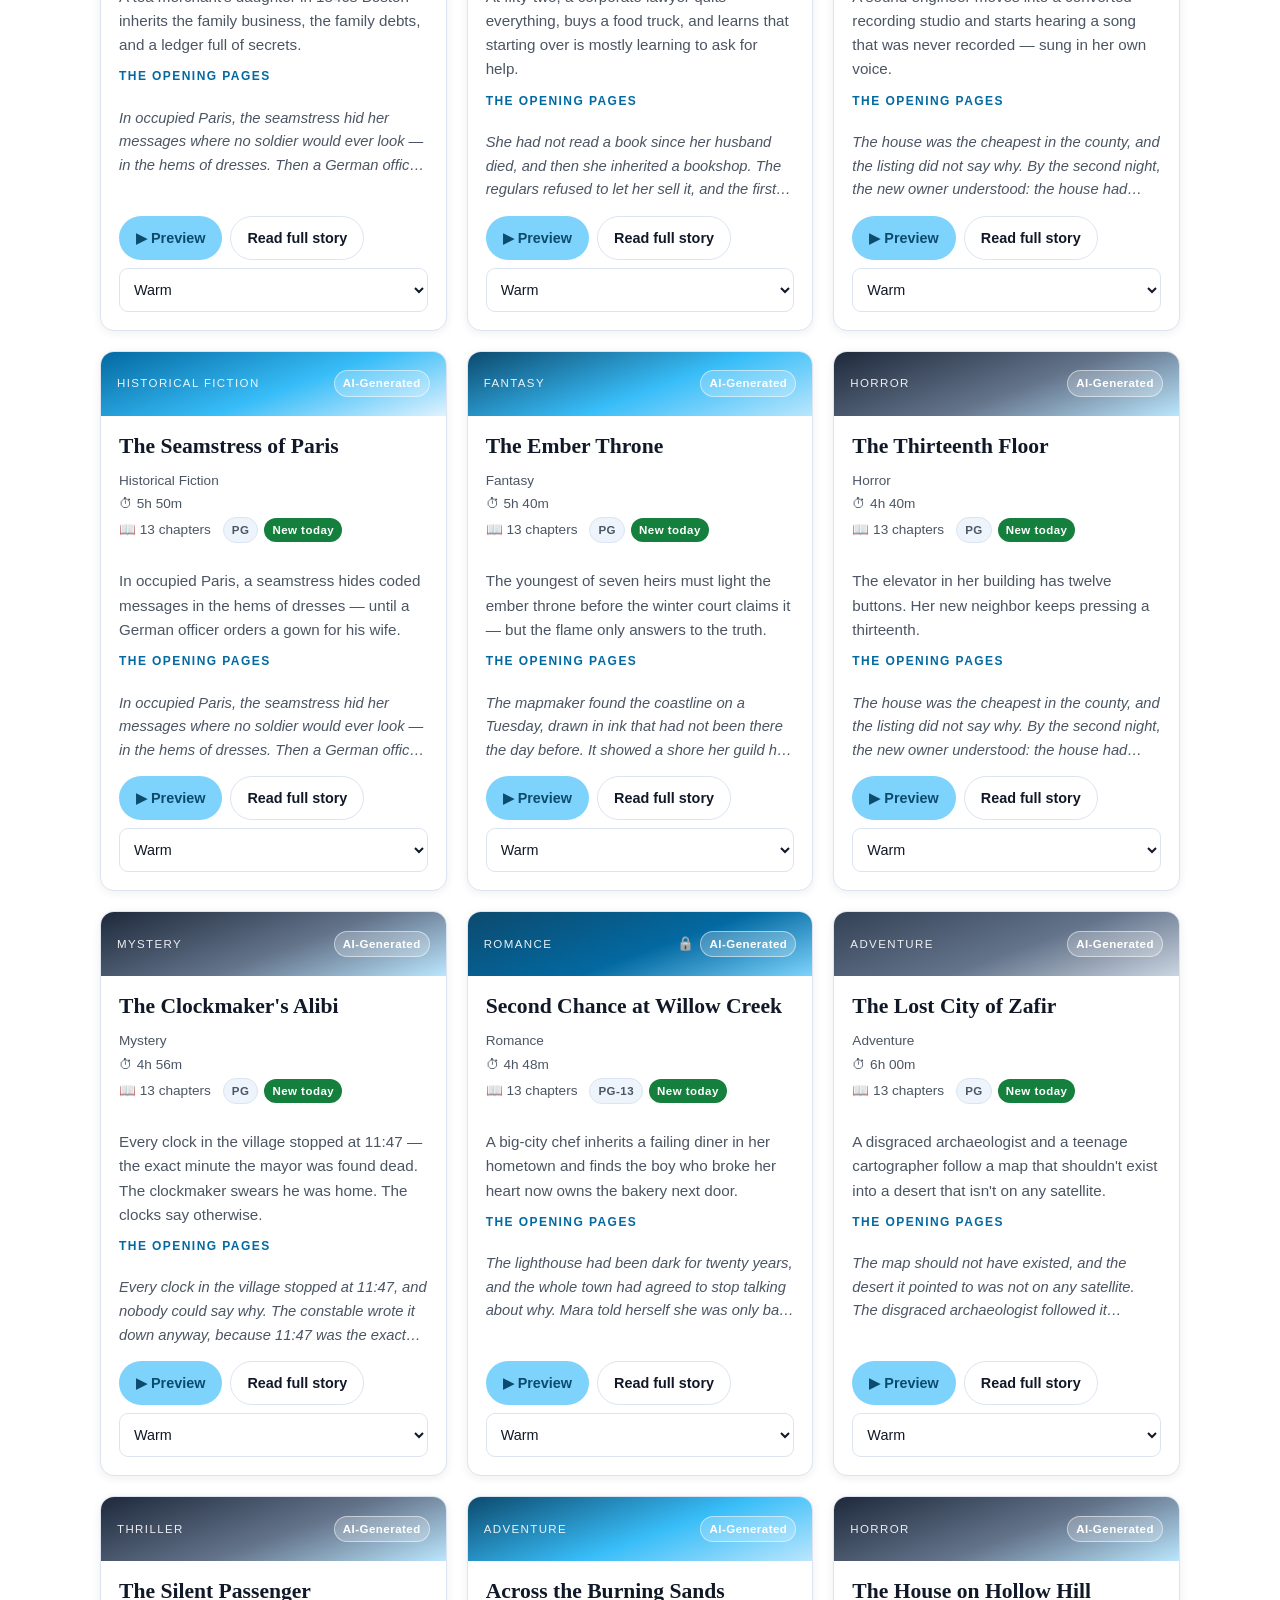
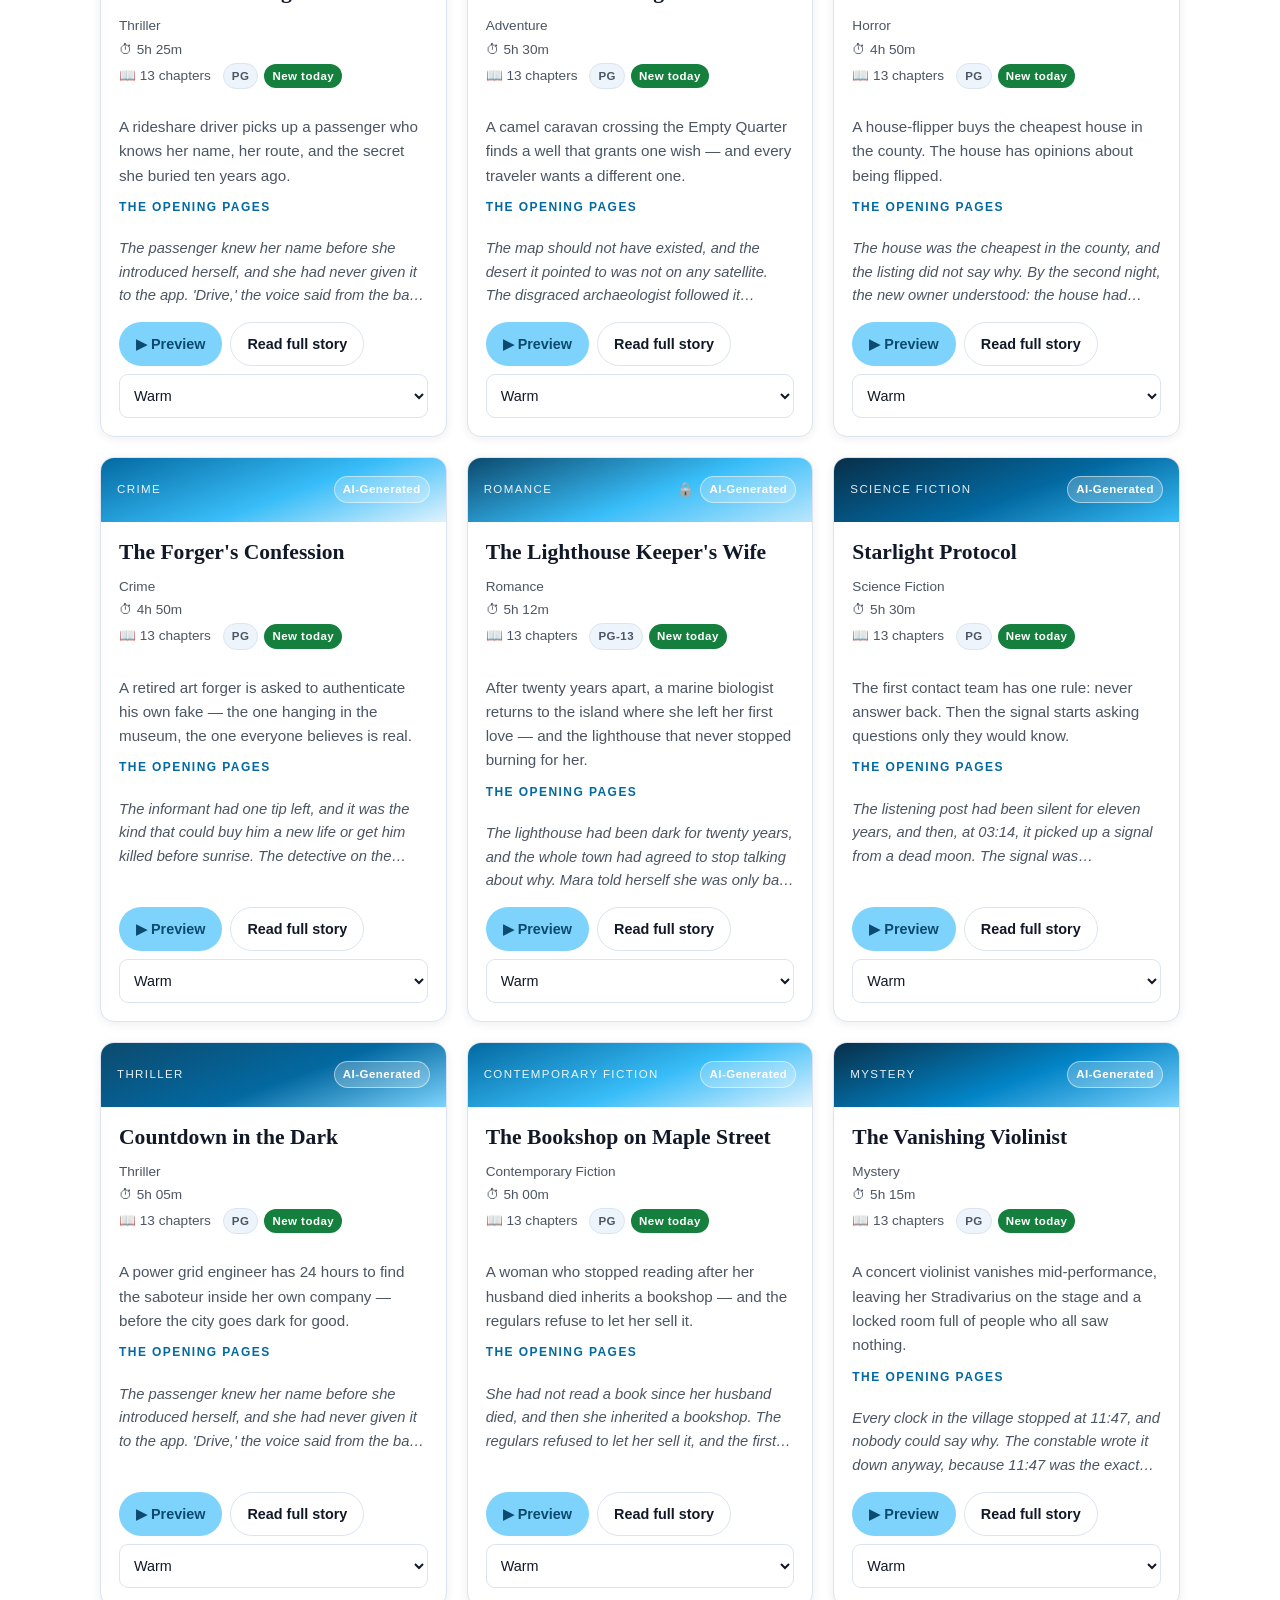
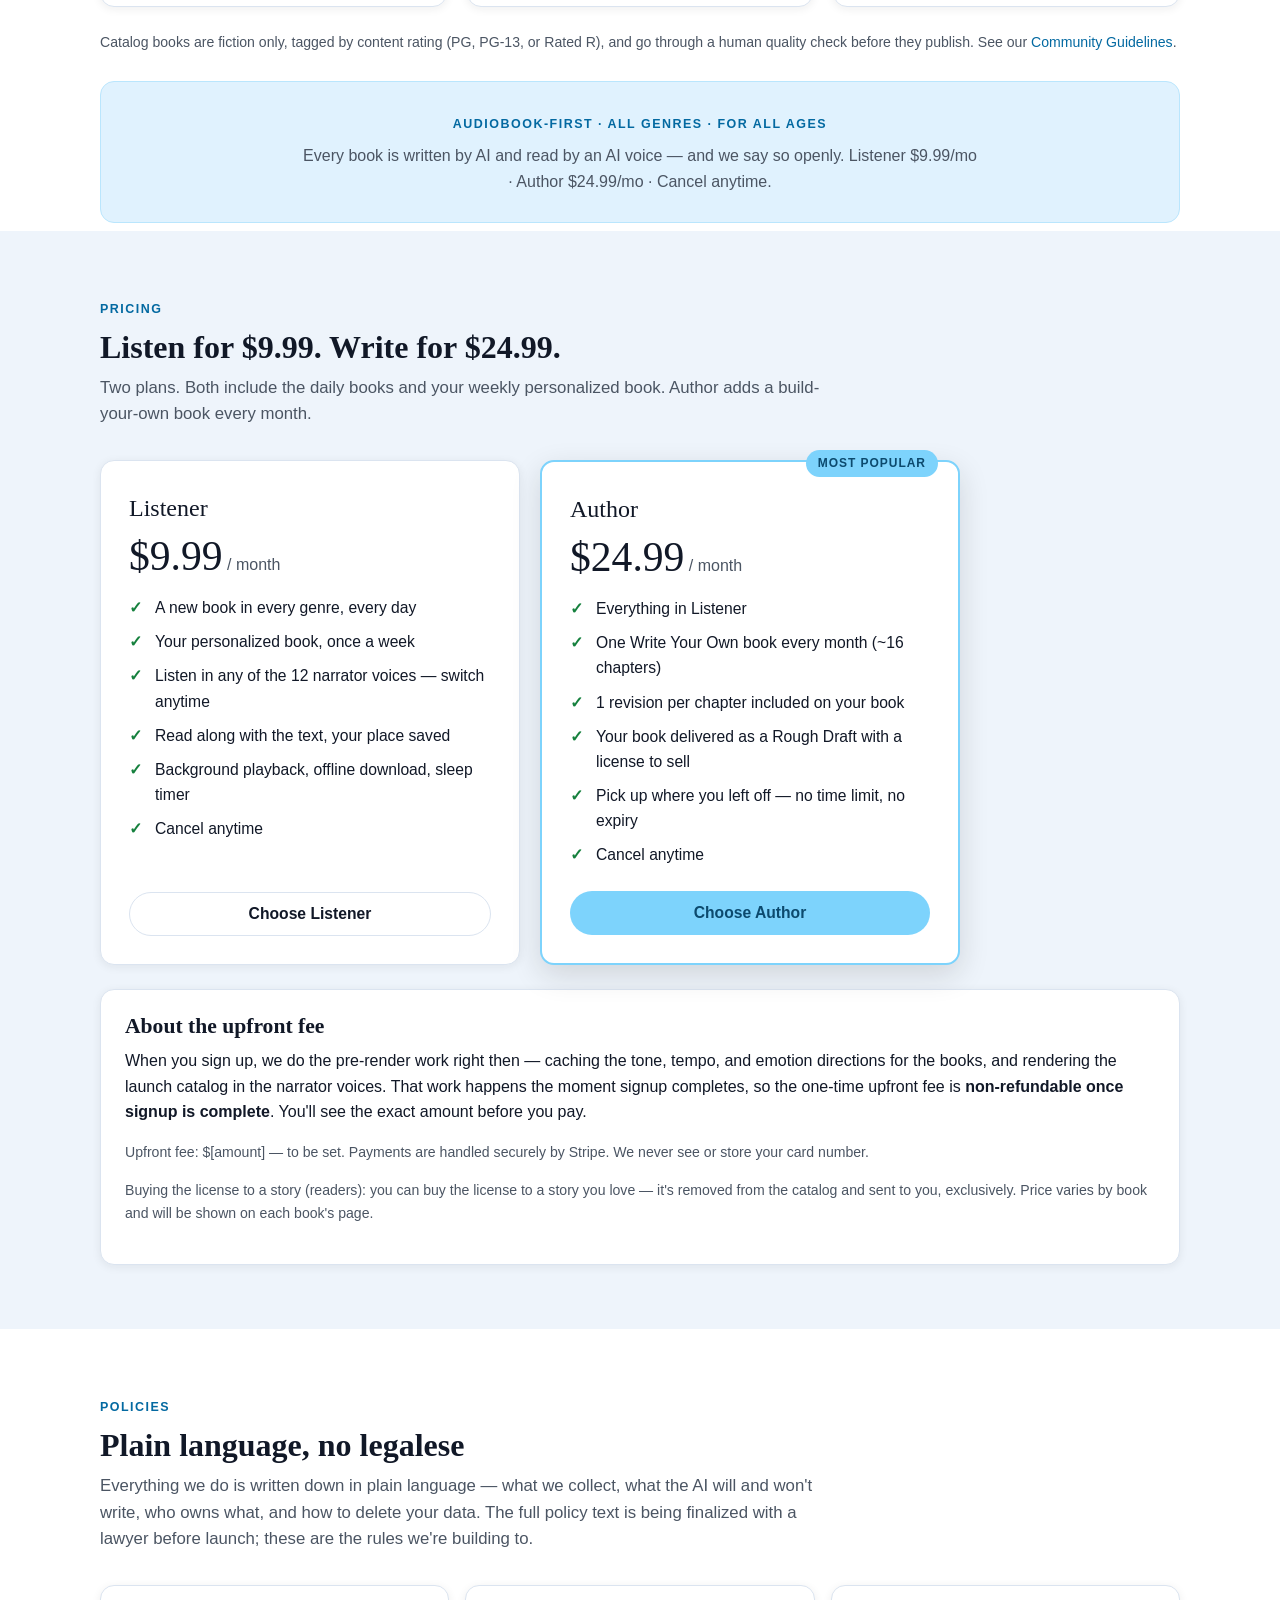
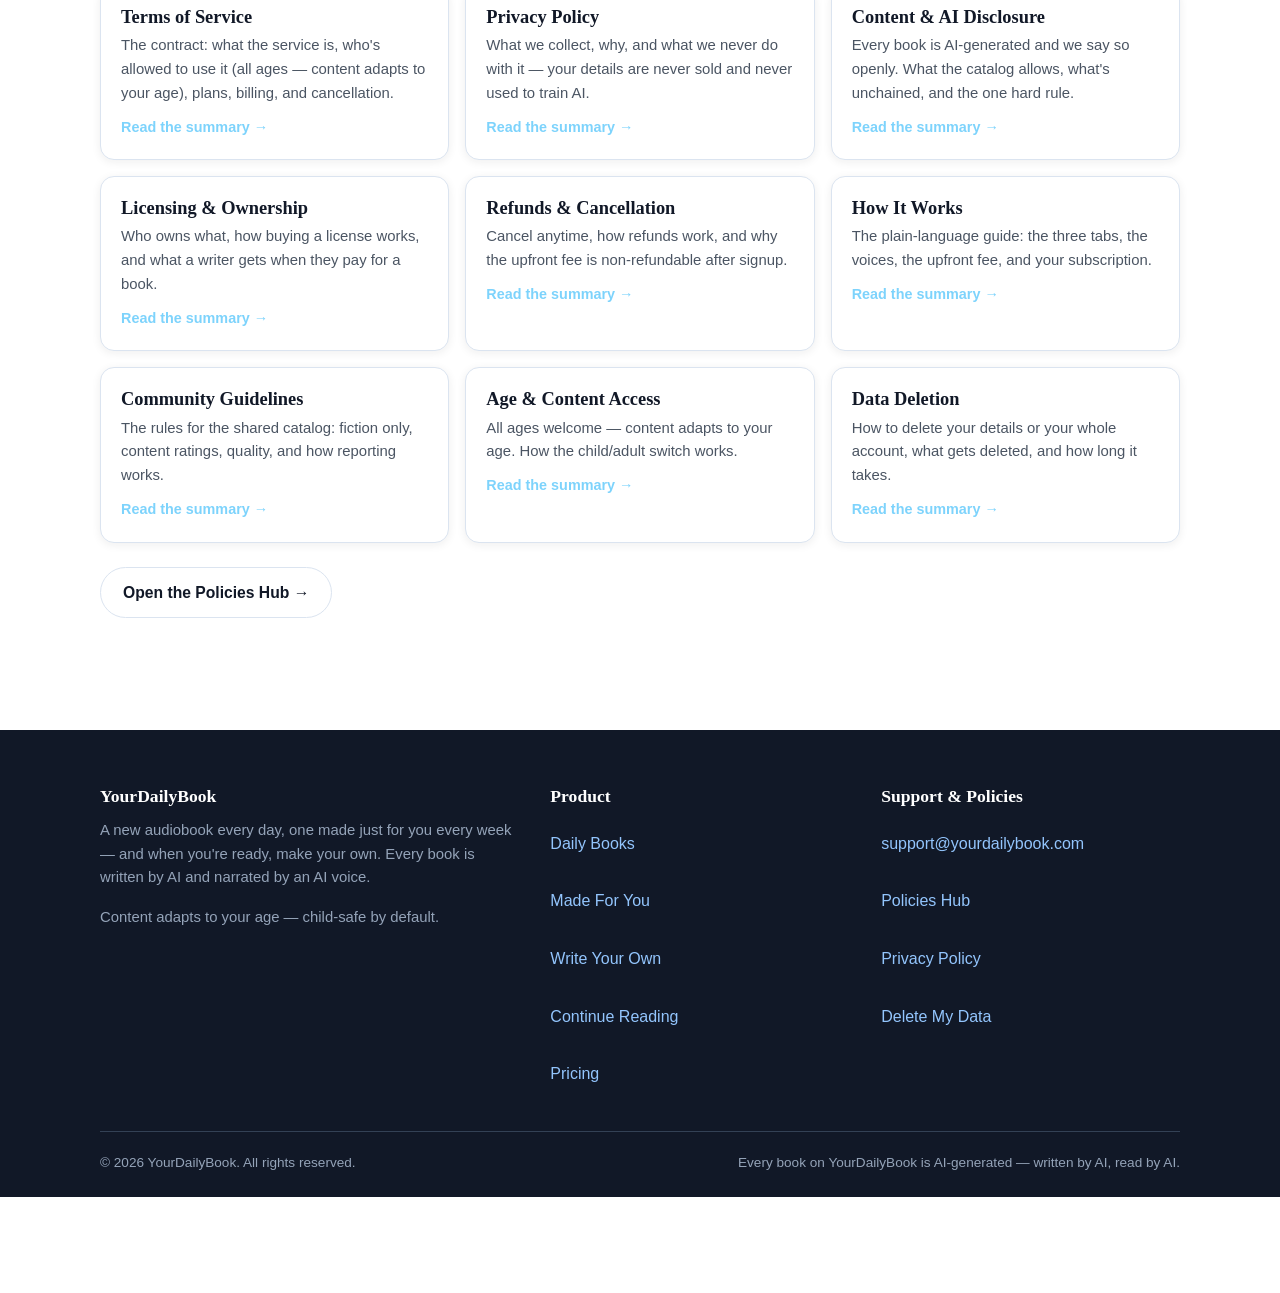
==== commit a74d8f24: "v17.3: tap targets 44px, card voice picker unclipped" ====
--- a/index.html
+++ b/index.html
@@ -7,7 +7,7 @@
 <meta name="description" content="YourDailyBook is an audiobook service where every book is written by AI and read by an AI voice. A new book in every genre, every day. One made just for you every week. And when you're ready, make your own.">
 <!-- Cache-buster (TY Nov 6, v17.1): bump ?v= on every deploy so browsers
      never serve a stale cached file after a push. -->
-<link rel="stylesheet" href="style.css?v=17.2">
+<link rel="stylesheet" href="style.css?v=17.3">
 </head>
 <body>
 
--- a/style.css
+++ b/style.css
@@ -79,7 +79,7 @@
   display: flex; align-items: center; gap: 20px;
 }
 .logo {
-  display: flex; align-items: center; gap: 10px;
+  display: flex; align-items: center; gap: 10px; min-height: 44px; /* L1: 39px on phones without this */
   font-family: var(--font-serif); font-size: 1.35rem; font-weight: 700;
   color: var(--ink); white-space: nowrap;
 }
@@ -100,6 +100,7 @@
 .main-nav a {
   color: var(--ink-soft); font-weight: 600; font-size: 0.95rem;
   padding: 8px 12px; border-radius: 8px; white-space: nowrap;
+  min-height: 44px; display: inline-flex; align-items: center; /* L1 */
 }
 .main-nav a:hover { color: var(--ink); background: var(--paper-2); text-decoration: none; }
 .main-nav a.active { color: var(--accent-dark); background: var(--accent-soft); }
@@ -107,6 +108,7 @@
 .nav-toggle {
   display: none; margin-left: auto; background: none; border: 1px solid var(--line);
   border-radius: 8px; padding: 8px 10px; font-size: 1.1rem; cursor: pointer; color: var(--ink);
+  min-height: 44px; min-width: 44px; /* L1: 39px on phones without this */
 }
 
 /* ---------------- Buttons ---------------- */
@@ -115,6 +117,7 @@
   font-family: var(--font-sans); font-size: 0.98rem; font-weight: 700;
   padding: 12px 22px; border-radius: 999px; border: 1px solid transparent;
   cursor: pointer; text-decoration: none; transition: transform 0.08s ease, background 0.15s ease;
+  min-height: 44px; /* L1: tap target ≥44px — also covers .btn-sm */
 }
 .btn:hover { text-decoration: none; transform: translateY(-1px); }
 .btn:active { transform: translateY(0); }
@@ -175,7 +178,7 @@
   font-family: var(--font-sans); font-size: 1.25rem; font-weight: 800;
   padding: 18px 14px; border-radius: 16px; border: 2px solid var(--line);
   background: var(--surface); color: var(--ink-soft); cursor: pointer;
-  text-align: center;
+  text-align: center; min-height: 44px; /* L1: 39px at 390px without this */
 }
 .tab-btn .tab-title { line-height: 1.15; }
 .tab-btn .tab-sub { font-size: 0.85rem; font-weight: 500; color: var(--ink-faint); line-height: 1.3; }
@@ -204,7 +207,7 @@
   margin: 0 0 20px;
 }
 .genre-pill {
-  flex: 0 0 auto; white-space: nowrap;
+  flex: 0 0 auto; white-space: nowrap; min-height: 44px; /* L1: vertical only — widths unchanged, ≥1200px one-line fit holds */
   font-size: 0.9rem; font-weight: 600; padding: 7px 14px; border-radius: 999px;
   border: 1px solid var(--line); background: var(--surface); color: var(--ink-soft); cursor: pointer;
 }
@@ -221,7 +224,7 @@
 select, input[type="text"], input[type="email"], input[type="password"], input[type="date"], input[type="search"], textarea {
   font-family: var(--font-sans); font-size: 0.98rem; color: var(--ink);
   padding: 10px 12px; border: 1px solid var(--line); border-radius: var(--radius-sm);
-  background: var(--surface); width: 100%;
+  background: var(--surface); width: 100%; min-height: 44px; /* L1: tap target ≥44px (player-tools select exempted below) */
 }
 select:focus, input:focus, textarea:focus { outline: 2px solid var(--accent-dark); outline-offset: 1px; border-color: var(--accent-dark); }
 textarea { min-height: 90px; resize: vertical; }
@@ -257,7 +260,7 @@
 .book-meta span { display: inline-flex; align-items: center; gap: 4px; }
 .book-desc { color: var(--ink-soft); font-size: 0.95rem; margin: 0; }
 .book-actions { display: flex; gap: 8px; align-items: center; flex-wrap: wrap; margin-top: auto; padding-top: 4px; }
-.voice-select { flex: 1; min-width: 0; }
+.voice-select { flex: 1 1 110px; min-width: 110px; }
 .voice-select select { padding: 8px 10px; font-size: 0.9rem; }
 
 .badge {
@@ -296,7 +299,7 @@
 .browse-field select, .browse-field input { width: auto; min-width: 0; }
 .browse-search { flex: 1 1 220px; }
 .browse-search input { width: 100%; }
-.browse-check { flex-direction: row; align-items: center; gap: 6px; padding-bottom: 11px; }
+.browse-check { flex-direction: row; align-items: center; gap: 6px; padding-bottom: 11px; min-height: 44px; /* L1 */ }
 .browse-check input { accent-color: var(--accent); }
 .browse-genre-head { font-size: 1.35rem; margin: 28px 0 14px; }
 .browse-genre-head:first-child { margin-top: 0; }
@@ -304,7 +307,7 @@
 .page-btn {
   font-family: var(--font-sans); font-size: 0.9rem; font-weight: 700;
   padding: 7px 12px; border-radius: 8px; border: 1px solid var(--line);
-  background: var(--surface); color: var(--ink-soft); cursor: pointer;
+  background: var(--surface); color: var(--ink-soft); cursor: pointer; min-height: 44px; /* L1 */
 }
 .page-btn:hover { border-color: var(--accent); color: var(--accent-dark); }
 .page-btn.active { background: var(--accent); border-color: var(--accent); color: var(--navy); }
@@ -334,7 +337,7 @@
 .check-chip {
   display: inline-flex; align-items: center; gap: 6px; font-size: 0.9rem; font-weight: 600;
   padding: 7px 12px; border: 1px solid var(--line); border-radius: 999px; cursor: pointer;
-  background: var(--surface); color: var(--ink-soft); user-select: none;
+  background: var(--surface); color: var(--ink-soft); user-select: none; min-height: 44px; /* L1 */
 }
 .check-chip input { accent-color: var(--accent); }
 .check-chip:has(input:checked) { background: var(--accent-soft); border-color: var(--accent); color: var(--accent-dark); }
@@ -399,6 +402,8 @@
 /* ---------------- Footer ---------------- */
 .site-footer { background: var(--ink); color: #cbd5e1; padding: 56px 0 24px; margin-top: 32px; }
 .site-footer a { color: #93c5fd; }
+/* L1: footer nav links are 44px touch targets (were ~17px). */
+.site-footer ul a { display: inline-block; min-height: 44px; padding: 12px 0; }
 .footer-grid { display: grid; grid-template-columns: 1.4fr 1fr 1fr; gap: 32px; margin-bottom: 32px; }
 .site-footer h4 { color: #fff; font-size: 1.1rem; margin-bottom: 12px; }
 .site-footer ul { list-style: none; padding: 0; margin: 0; display: grid; gap: 8px; }
@@ -438,13 +443,18 @@
 .player-progress { flex: 1; display: flex; align-items: center; gap: 10px; min-width: 120px; }
 .player-time { font-size: 0.8rem; color: #94a3b8; font-variant-numeric: tabular-nums; white-space: nowrap; }
 .progress-track {
-  flex: 1; height: 6px; border-radius: 999px; background: #334155; cursor: pointer; position: relative;
+  flex: 1; height: 26px; border-radius: 999px; background: #334155; cursor: pointer; position: relative;
+  /* L1: 26px seek hit area, visible bar stays 6px — the padding is
+     transparent and background-clip keeps the bar at content height
+     (border-box: 26px total − 20px padding = 6px of bar). */
+  padding: 10px 0; background-clip: content-box;
 }
 .progress-fill { height: 100%; border-radius: 999px; background: var(--accent); width: 0%; }
 .player-tools { display: flex; align-items: center; gap: 6px; flex: none; }
 .player-tools select {
   background: #1e293b; color: var(--player-ink); border: 1px solid #475569;
   padding: 6px 8px; font-size: 0.85rem; border-radius: 8px; width: auto;
+  min-height: 0; /* L1 exception: player height budget from the H1 two-row fix */
 }
 .player-tools select:focus { outline-color: var(--accent-dark); }
 .tool-btn {
@@ -466,6 +476,7 @@
   display: flex; justify-content: space-between; gap: 12px; width: 100%;
   background: none; border: none; border-bottom: 1px solid var(--line);
   padding: 9px 4px; font-size: 0.92rem; cursor: pointer; text-align: left; color: var(--ink);
+  min-height: 44px; /* L1 */
 }
 .chapter-list button:hover { background: var(--paper-2); }
 .chapter-list button.current { color: var(--accent-dark); font-weight: 700; }
@@ -485,6 +496,7 @@
 .modal-close {
   position: absolute; top: 14px; right: 14px; background: none; border: none;
   font-size: 1.3rem; cursor: pointer; color: var(--ink-soft); padding: 6px 10px; border-radius: 8px;
+  min-height: 44px; min-width: 44px; /* L1 */
 }
 .modal-close:hover { background: var(--paper-2); }
 .modal .fine-print { font-size: 0.85rem; color: var(--ink-faint); }
@@ -708,7 +720,7 @@
 .mode-btn {
   font-family: var(--font-sans); font-size: 0.95rem; font-weight: 700;
   padding: 9px 20px; border-radius: 999px; border: 1px solid var(--line);
-  background: var(--surface); color: var(--ink-soft); cursor: pointer;
+  background: var(--surface); color: var(--ink-soft); cursor: pointer; min-height: 44px; /* L1 */
 }
 .mode-btn:hover { border-color: var(--accent); color: var(--accent-dark); }
 .mode-btn.active { background: var(--accent); border-color: var(--accent); color: var(--navy); }
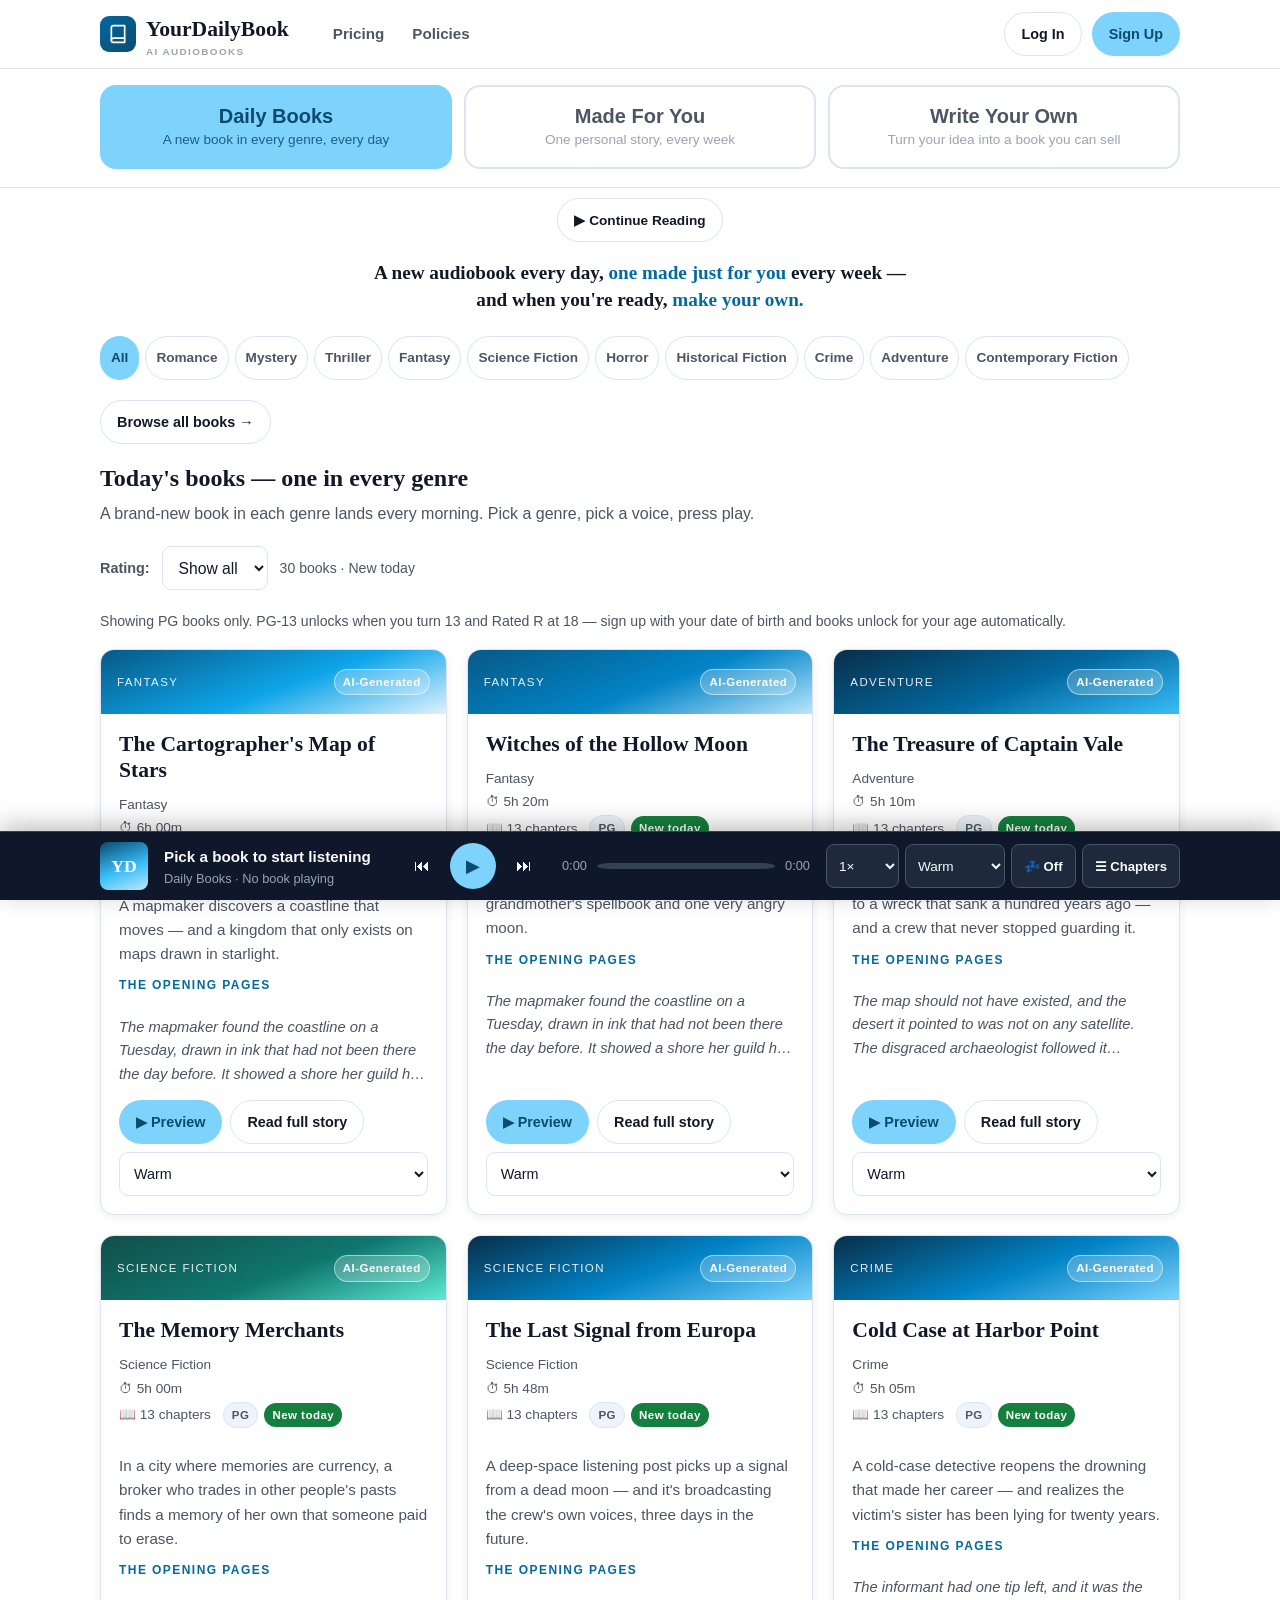
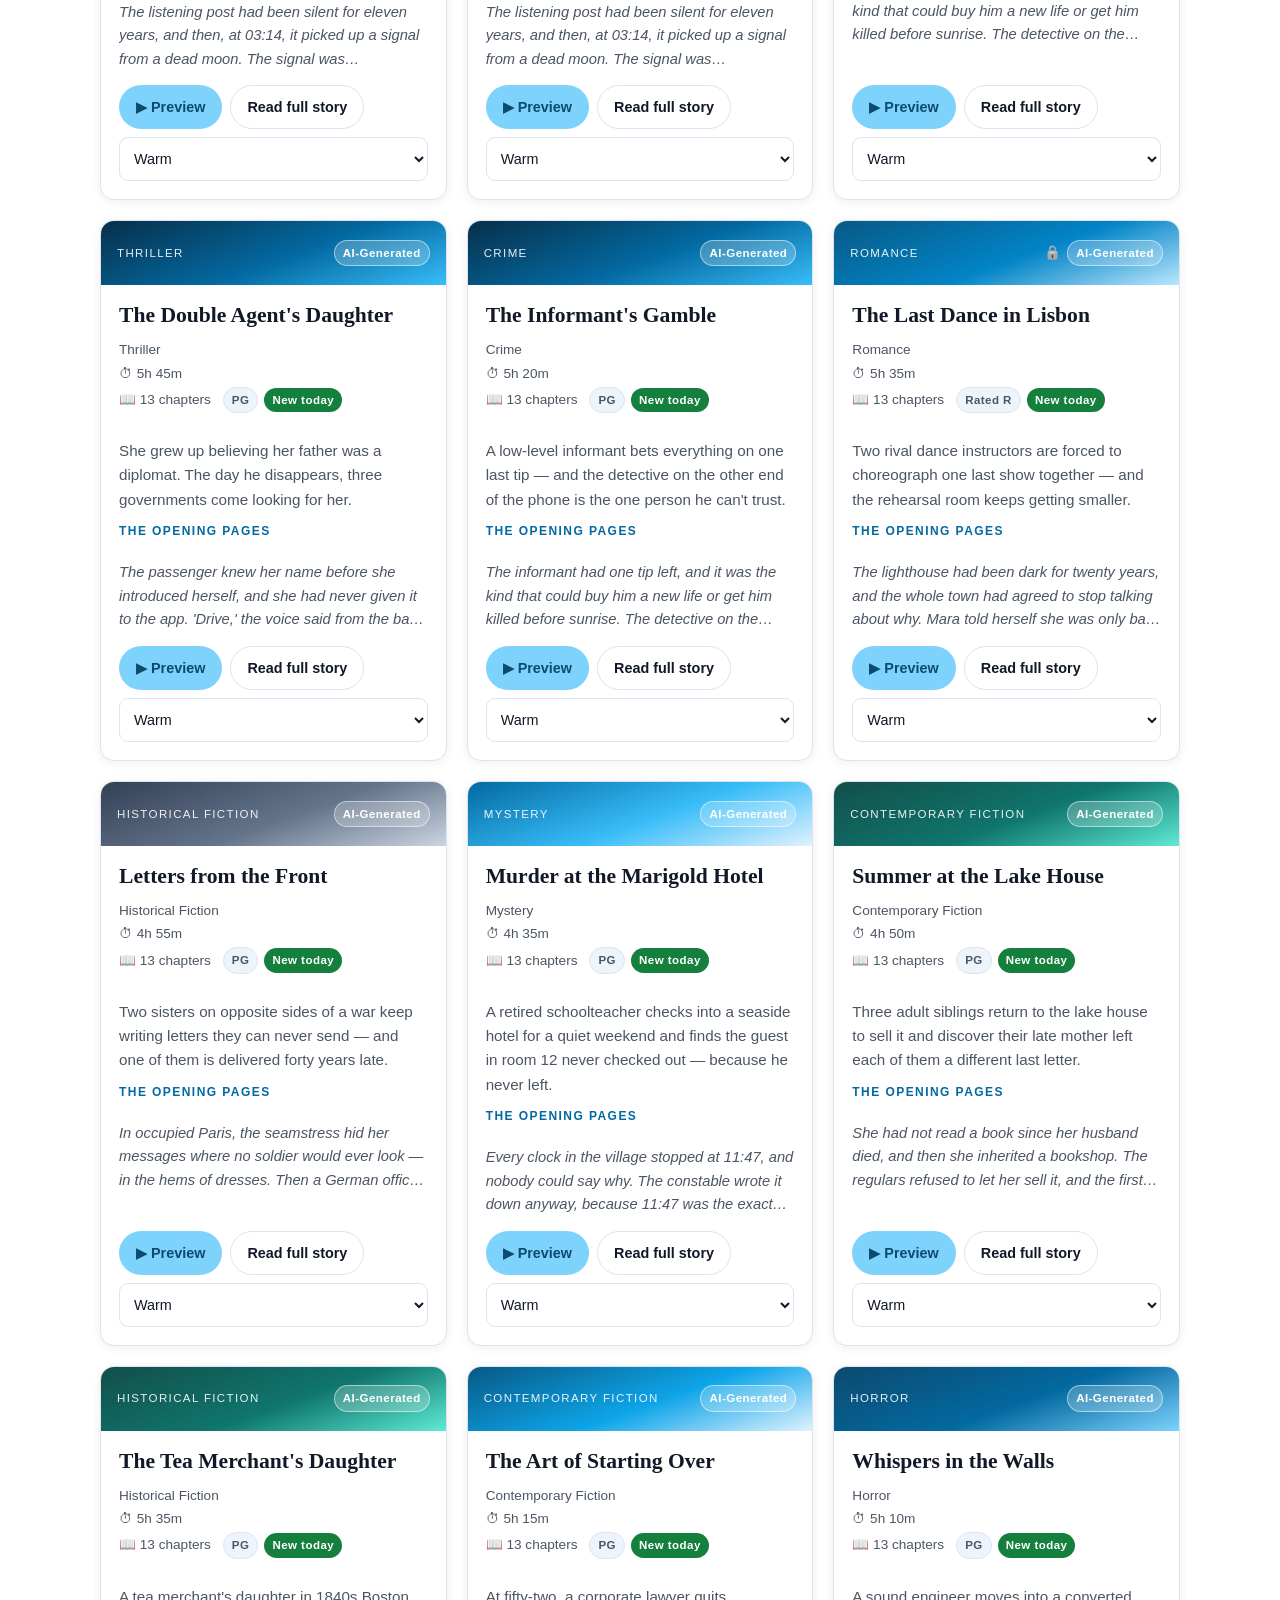
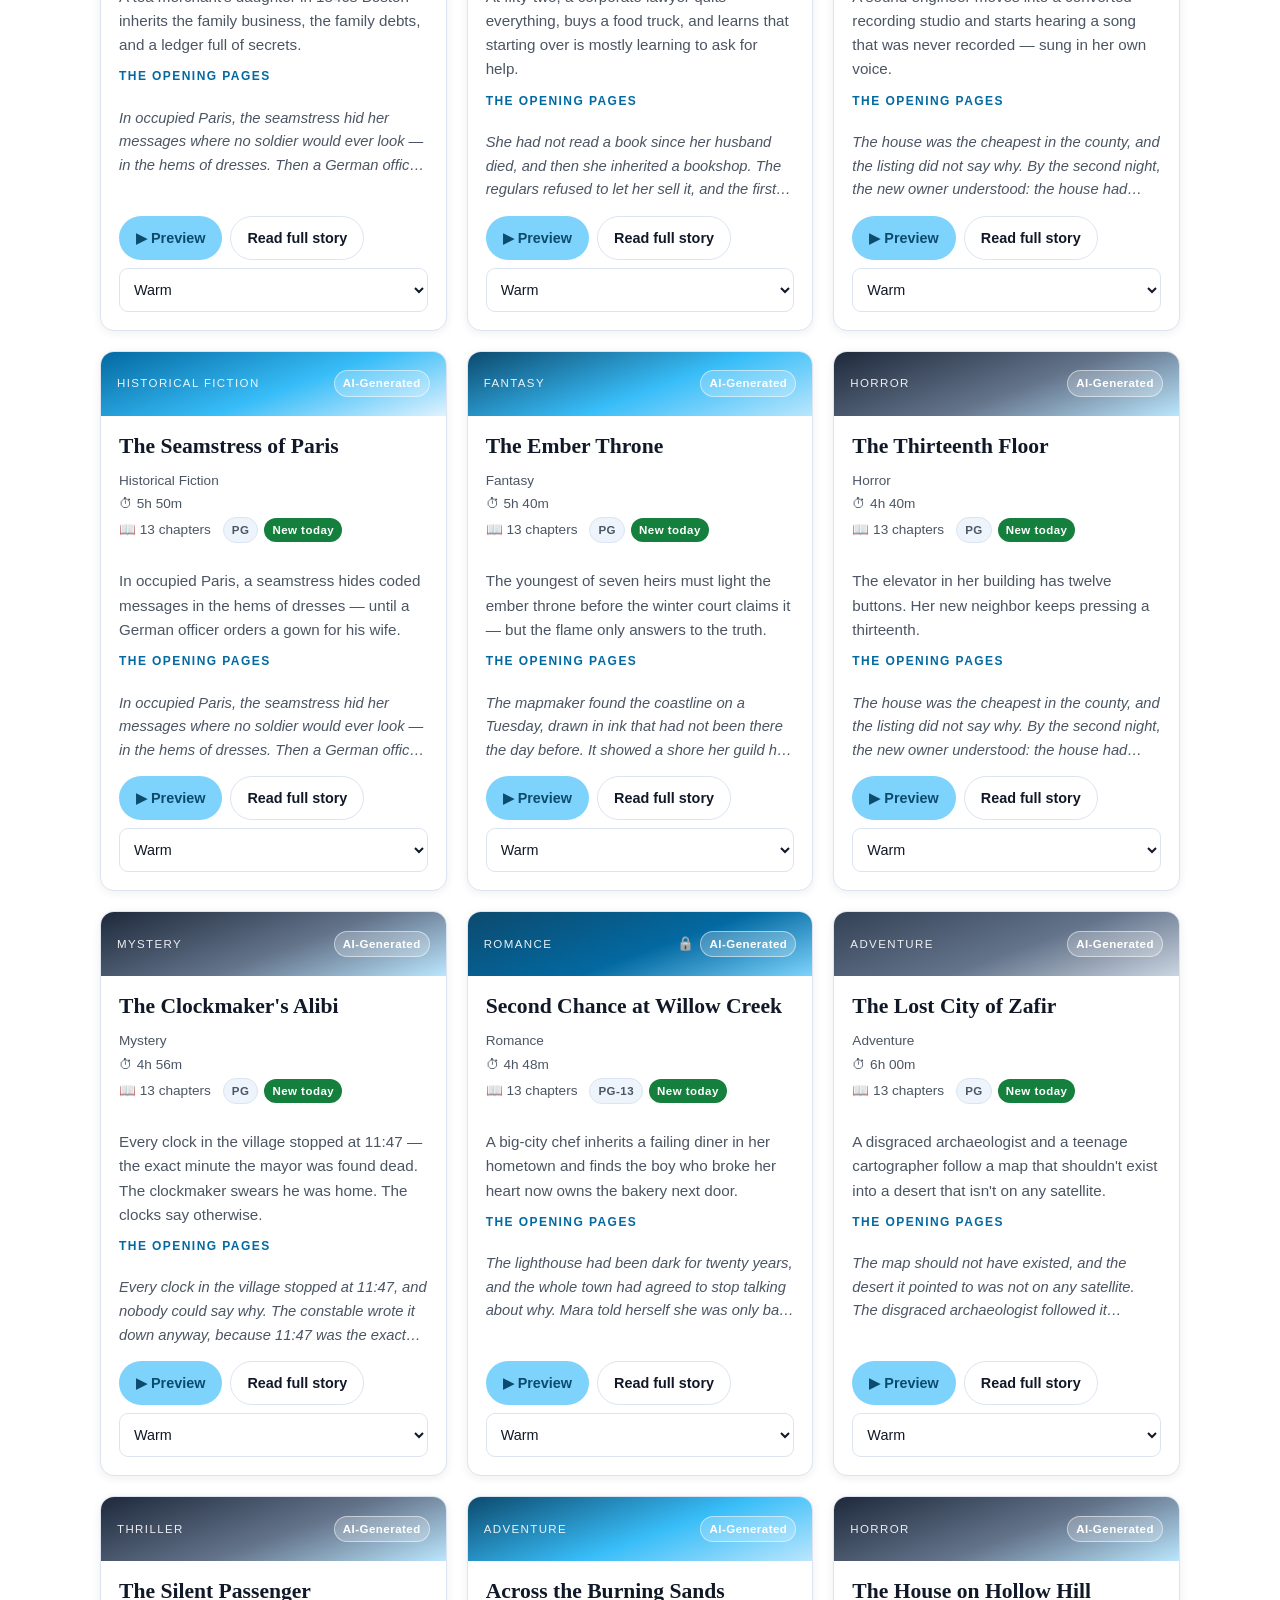
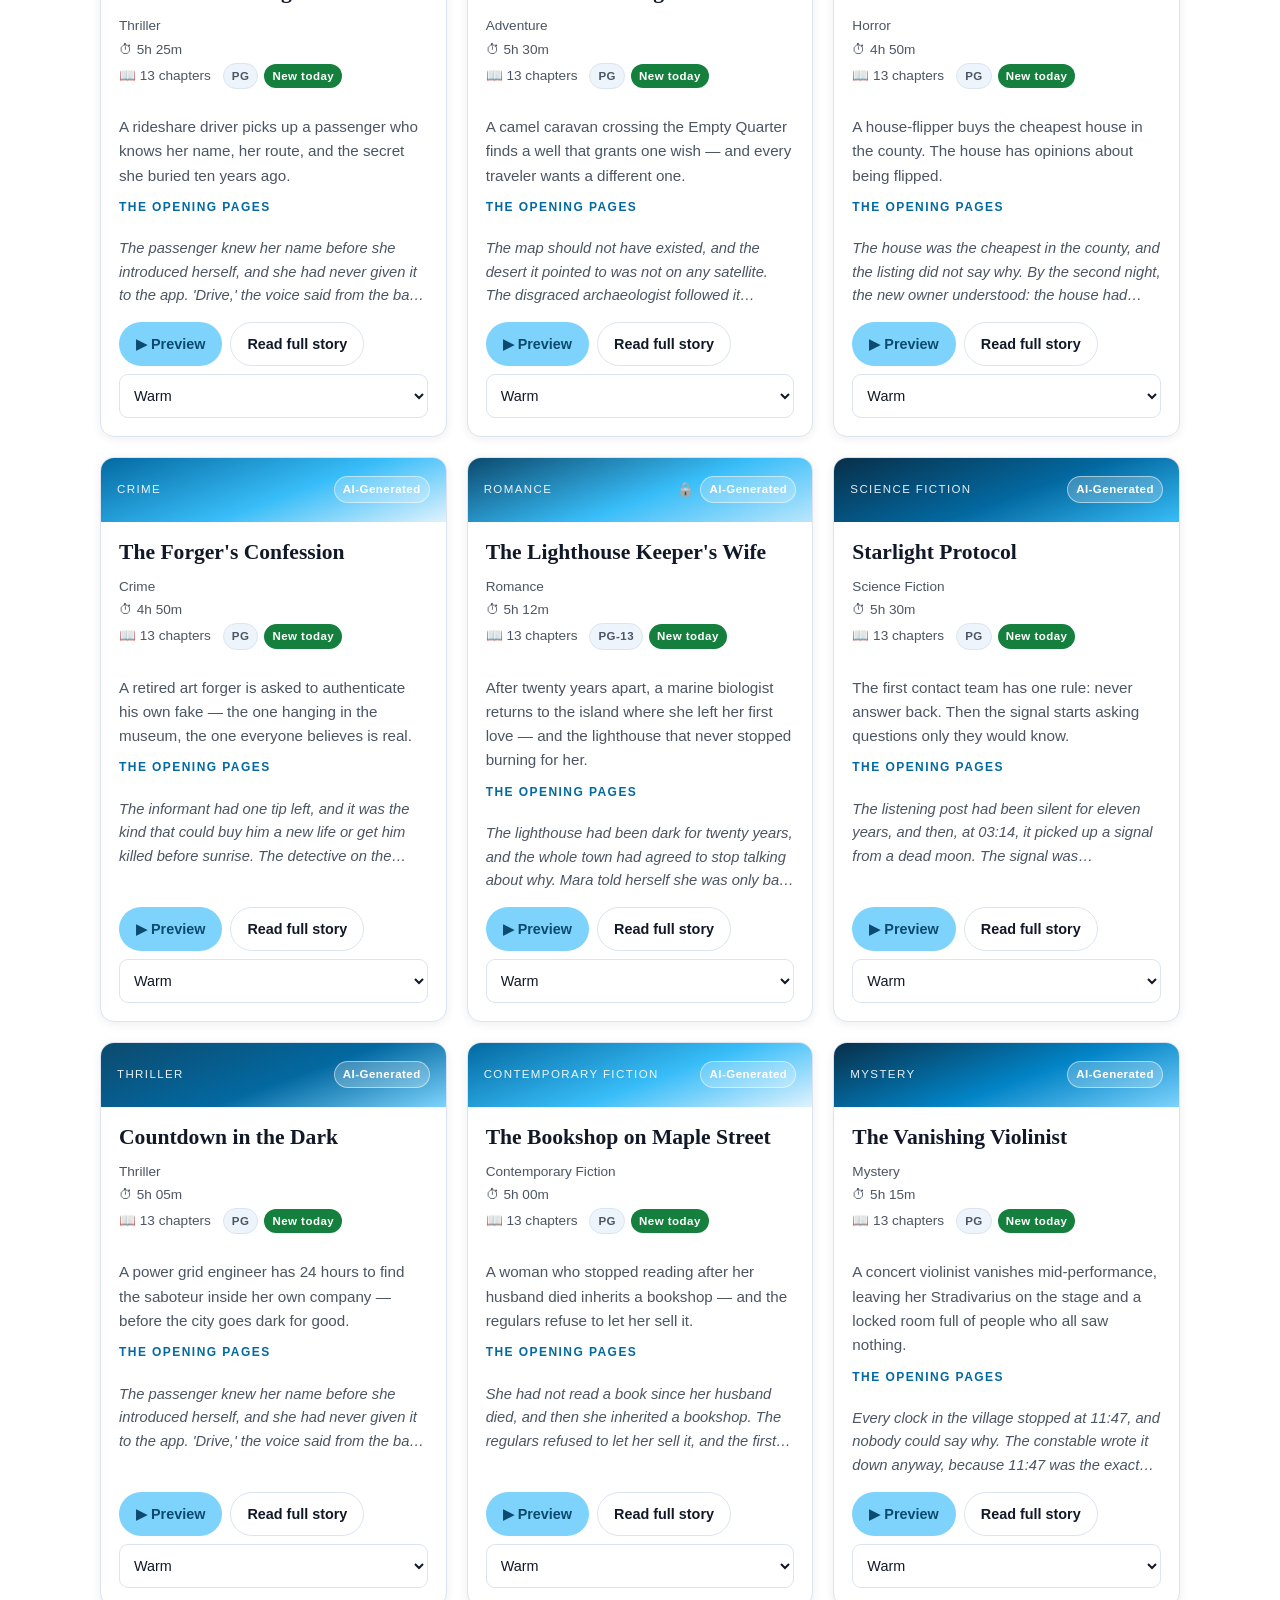
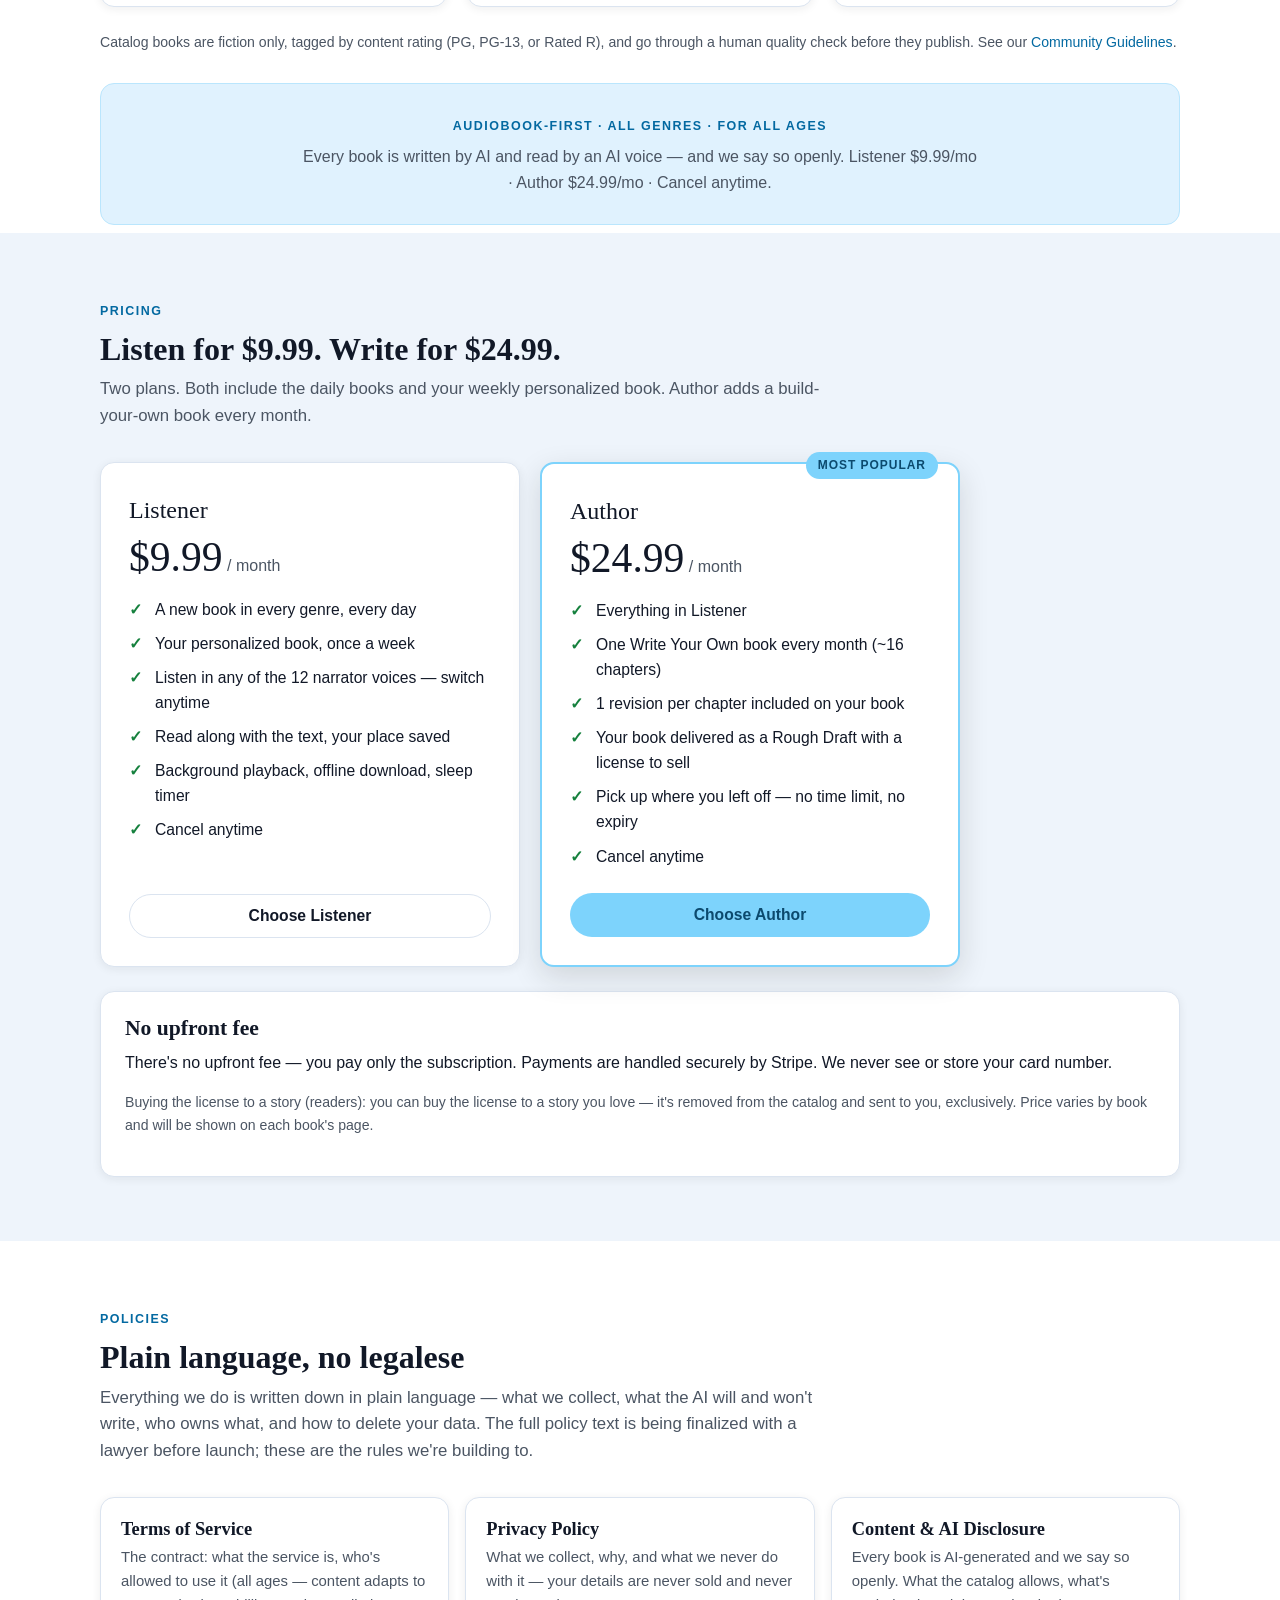
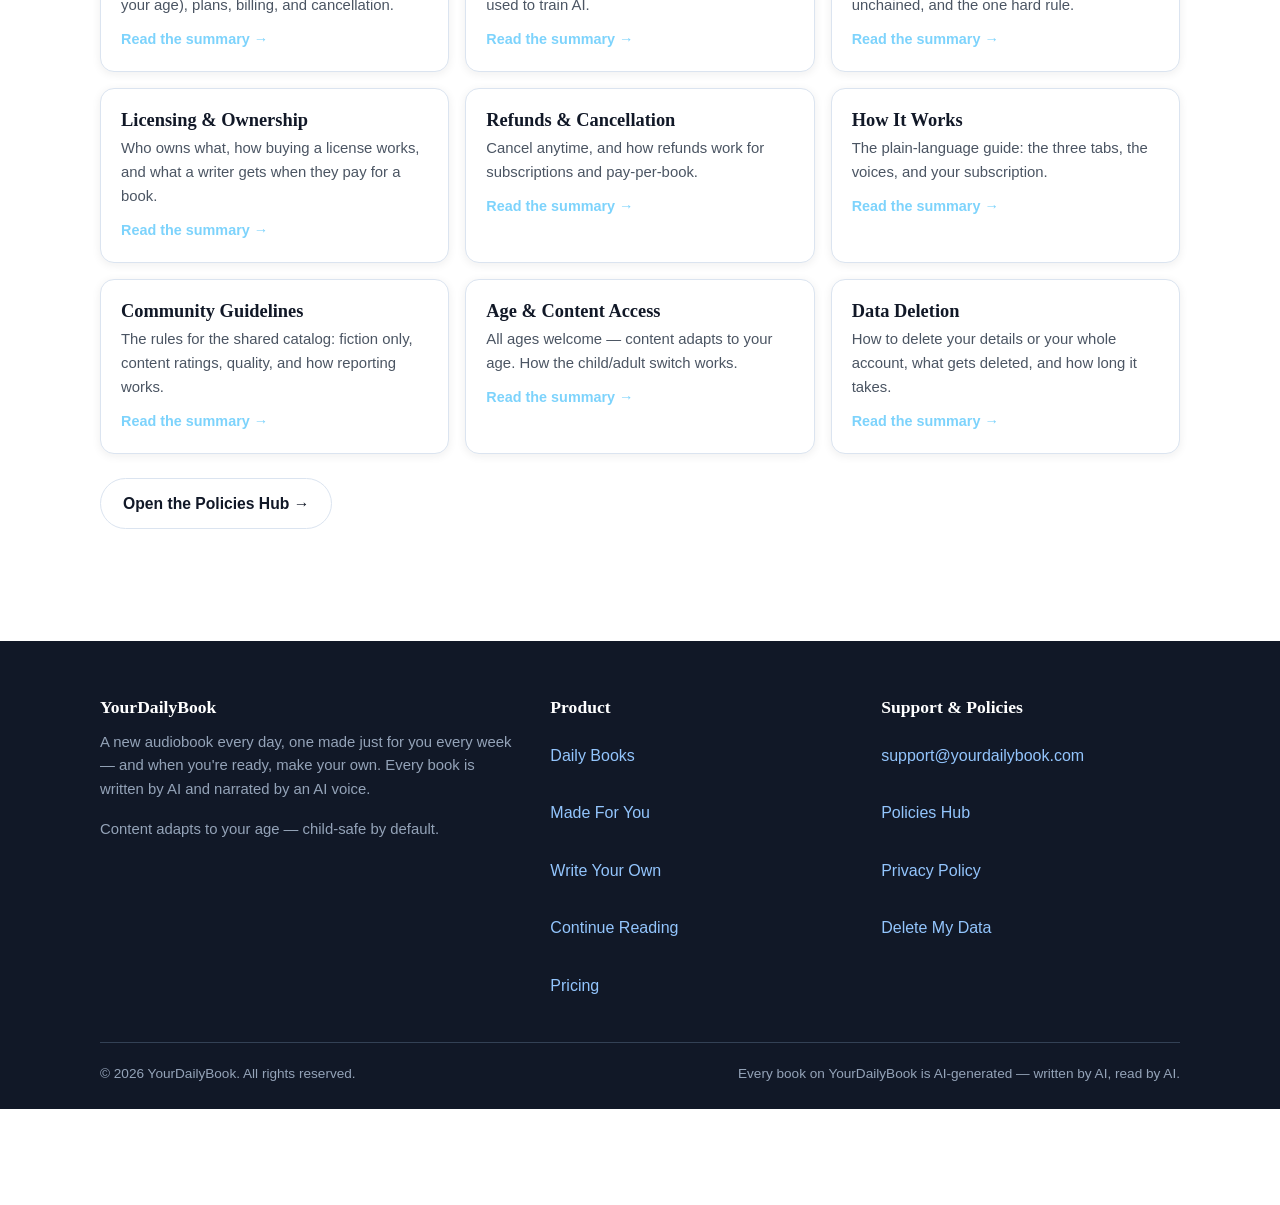
==== commit 6f62cbac: "v17.6: diagnostic fixes 1-7 - seek clamp, policies header, no-fee wording, favicon, policies.js depl" ====
--- a/index.html
+++ b/index.html
@@ -7,7 +7,9 @@
 <meta name="description" content="YourDailyBook is an audiobook service where every book is written by AI and read by an AI voice. A new book in every genre, every day. One made just for you every week. And when you're ready, make your own.">
 <!-- Cache-buster (TY Nov 6, v17.1): bump ?v= on every deploy so browsers
      never serve a stale cached file after a push. -->
-<link rel="stylesheet" href="style.css?v=17.3">
+<link rel="stylesheet" href="style.css?v=17.4">
+<link rel="icon" href="favicon.ico">
+<link rel="apple-touch-icon" href="apple-touch-icon.png">
 </head>
 <body>
 
@@ -394,9 +396,8 @@
       </div>
     </div>
     <div class="card mt-3">
-      <h3>About the upfront fee</h3>
-      <p>When you sign up, we do the pre-render work right then — caching the tone, tempo, and emotion directions for the books, and rendering the launch catalog in the narrator voices. That work happens the moment signup completes, so the one-time upfront fee is <strong>non-refundable once signup is complete</strong>. You'll see the exact amount before you pay.</p>
-      <p class="small muted">Upfront fee: $[amount] — to be set. Payments are handled securely by Stripe. We never see or store your card number.</p>
+      <h3>No upfront fee</h3>
+      <p>There's no upfront fee — you pay only the subscription. Payments are handled securely by Stripe. We never see or store your card number.</p>
       <p class="small muted">Buying the license to a story (readers): you can buy the license to a story you love — it's removed from the catalog and sent to you, exclusively. Price varies by book and will be shown on each book's page.</p>
     </div>
   </div>
@@ -415,8 +416,8 @@
       <a class="policy-card" href="policies.html#privacy-policy"><h3>Privacy Policy</h3><p>What we collect, why, and what we never do with it — your details are never sold and never used to train AI.</p><span class="policy-link">Read the summary →</span></a>
       <a class="policy-card" href="policies.html#content-ai-disclosure"><h3>Content &amp; AI Disclosure</h3><p>Every book is AI-generated and we say so openly. What the catalog allows, what's unchained, and the one hard rule.</p><span class="policy-link">Read the summary →</span></a>
       <a class="policy-card" href="policies.html#licensing-ownership"><h3>Licensing &amp; Ownership</h3><p>Who owns what, how buying a license works, and what a writer gets when they pay for a book.</p><span class="policy-link">Read the summary →</span></a>
-      <a class="policy-card" href="policies.html#refunds-cancellation"><h3>Refunds &amp; Cancellation</h3><p>Cancel anytime, how refunds work, and why the upfront fee is non-refundable after signup.</p><span class="policy-link">Read the summary →</span></a>
-      <a class="policy-card" href="policies.html#how-it-works"><h3>How It Works</h3><p>The plain-language guide: the three tabs, the voices, the upfront fee, and your subscription.</p><span class="policy-link">Read the summary →</span></a>
+      <a class="policy-card" href="policies.html#refunds-cancellation"><h3>Refunds &amp; Cancellation</h3><p>Cancel anytime, and how refunds work for subscriptions and pay-per-book.</p><span class="policy-link">Read the summary →</span></a>
+      <a class="policy-card" href="policies.html#how-it-works"><h3>How It Works</h3><p>The plain-language guide: the three tabs, the voices, and your subscription.</p><span class="policy-link">Read the summary →</span></a>
       <a class="policy-card" href="policies.html#community-guidelines"><h3>Community Guidelines</h3><p>The rules for the shared catalog: fiction only, content ratings, quality, and how reporting works.</p><span class="policy-link">Read the summary →</span></a>
       <a class="policy-card" href="policies.html#age-content-access"><h3>Age &amp; Content Access</h3><p>All ages welcome — content adapts to your age. How the child/adult switch works.</p><span class="policy-link">Read the summary →</span></a>
       <a class="policy-card" href="policies.html#data-deletion"><h3>Data Deletion</h3><p>How to delete your details or your whole account, what gets deleted, and how long it takes.</p><span class="policy-link">Read the summary →</span></a>
@@ -514,6 +515,6 @@
   </div>
 </div>
 
-<script src="app.js?v=17.1"></script>
+<script src="app.js?v=17.6"></script>
 </body>
 </html>
--- a/style.css
+++ b/style.css
@@ -224,7 +224,7 @@
 select, input[type="text"], input[type="email"], input[type="password"], input[type="date"], input[type="search"], textarea {
   font-family: var(--font-sans); font-size: 0.98rem; color: var(--ink);
   padding: 10px 12px; border: 1px solid var(--line); border-radius: var(--radius-sm);
-  background: var(--surface); width: 100%; min-height: 44px; /* L1: tap target ≥44px (player-tools select exempted below) */
+  background: var(--surface); width: 100%; min-height: 44px; /* L1: tap target ≥44px (player-tools select now matches this too — see Fix 7) */
 }
 select:focus, input:focus, textarea:focus { outline: 2px solid var(--accent-dark); outline-offset: 1px; border-color: var(--accent-dark); }
 textarea { min-height: 90px; resize: vertical; }
@@ -337,9 +337,9 @@
 .check-chip {
   display: inline-flex; align-items: center; gap: 6px; font-size: 0.9rem; font-weight: 600;
   padding: 7px 12px; border: 1px solid var(--line); border-radius: 999px; cursor: pointer;
-  background: var(--surface); color: var(--ink-soft); user-select: none; min-height: 44px; /* L1 */
-}
-.check-chip input { accent-color: var(--accent); }
+  background: var(--surface); color: var(--ink-soft); user-select: none; min-height: 44px; /* L1 + Fix 7: the label IS the 44px hit area for the checkbox */
+}
+.check-chip input { accent-color: var(--accent); width: 20px; height: 20px; flex: none; margin: 0; /* Fix 7: checkbox itself 13px → 20px; the 44px label stays the target */ }
 .check-chip:has(input:checked) { background: var(--accent-soft); border-color: var(--accent); color: var(--accent-dark); }
 /* A rating box that is not available for this reader's age is greyed
    out and unclickable (see renderPfRatings). */
@@ -398,17 +398,27 @@
 .policy-card h3 { font-size: 1.15rem; margin-bottom: 6px; }
 .policy-card p { color: var(--ink-soft); font-size: 0.93rem; margin: 0; }
 .policy-card .policy-link { color: var(--accent); font-weight: 700; font-size: 0.9rem; margin-top: 10px; display: inline-block; }
+/* Fix 7: policies "← Back to YourDailyBook" was 26px. Its display /
+   margin live in policies.html's own <style> block (which sets
+   neither min-height nor padding), so this only raises the hit area. */
+.back-link { min-height: 44px; padding: 10px 0; }
 
 /* ---------------- Footer ---------------- */
 .site-footer { background: var(--ink); color: #cbd5e1; padding: 56px 0 24px; margin-top: 32px; }
 .site-footer a { color: #93c5fd; }
 /* L1: footer nav links are 44px touch targets (were ~17px). */
 .site-footer ul a { display: inline-block; min-height: 44px; padding: 12px 0; }
+/* Fix 7: inline links inside footer paragraphs and the footer-bottom
+   row were ~15–17px. Paragraph links get a 24px minimum (WCAG 2.2 AA)
+   without disturbing the text line; footer-bottom links (e.g. the
+   support address on signup/account) get the full 44px. */
+p a { display: inline-block; min-height: 24px; }
+.footer-bottom a { display: inline-flex; align-items: center; min-height: 44px; padding: 0 4px; }
 .footer-grid { display: grid; grid-template-columns: 1.4fr 1fr 1fr; gap: 32px; margin-bottom: 32px; }
 .site-footer h4 { color: #fff; font-size: 1.1rem; margin-bottom: 12px; }
 .site-footer ul { list-style: none; padding: 0; margin: 0; display: grid; gap: 8px; }
 .site-footer p { font-size: 0.93rem; color: #94a3b8; }
-.footer-bottom { border-top: 1px solid #334155; padding-top: 20px; font-size: 0.85rem; color: #94a3b8; display: flex; gap: 16px; flex-wrap: wrap; justify-content: space-between; }
+.footer-bottom { border-top: 1px solid #334155; padding-top: 20px; font-size: 0.85rem; color: #94a3b8; display: flex; gap: 16px; flex-wrap: wrap; justify-content: space-between; align-items: center; }
 
 /* ---------------- Sticky player ---------------- */
 .player {
@@ -428,12 +438,16 @@
 }
 .player-info { min-width: 0; width: 220px; }
 .player-title { font-weight: 700; font-size: 0.95rem; white-space: nowrap; overflow: hidden; text-overflow: ellipsis; }
-.player-sub { font-size: 0.8rem; color: #94a3b8; white-space: nowrap; overflow: hidden; text-overflow: ellipsis; }
+/* Fix 6: subtitle may wrap to two lines (was single-line ellipsis, so
+   "Fantasy · Chapter 3 of 12 · Narrated by Warm · PG-13" clipped at
+   360px vs a 180–220px box). Two lines max; one-line subtitles are
+   unaffected. Phones override this back to one line (see ≤640px). */
+.player-sub { font-size: 0.8rem; color: #94a3b8; line-height: 1.35; overflow: hidden; text-overflow: ellipsis; display: -webkit-box; -webkit-line-clamp: 2; -webkit-box-orient: vertical; white-space: normal; }
 .player-controls { display: flex; align-items: center; gap: 6px; flex: none; }
 .player-btn {
   background: none; border: none; color: var(--player-ink); cursor: pointer;
-  width: 38px; height: 38px; border-radius: 50%; display: flex; align-items: center; justify-content: center;
-  font-size: 1rem;
+  width: 44px; height: 44px; border-radius: 50%; display: flex; align-items: center; justify-content: center;
+  font-size: 1rem; /* Fix 7: 44px tap target (was 38px); .play was already 46px */
 }
 .player-btn:hover { background: #334155; }
 .player-btn.play {
@@ -454,12 +468,13 @@
 .player-tools select {
   background: #1e293b; color: var(--player-ink); border: 1px solid #475569;
   padding: 6px 8px; font-size: 0.85rem; border-radius: 8px; width: auto;
-  min-height: 0; /* L1 exception: player height budget from the H1 two-row fix */
+  min-height: 44px; /* Fix 7: 44px tap target (was min-height: 0 → ~31px) */
 }
 .player-tools select:focus { outline-color: var(--accent-dark); }
 .tool-btn {
   background: #1e293b; border: 1px solid #475569; color: var(--player-ink);
-  font-size: 0.82rem; font-weight: 600; padding: 7px 10px; border-radius: 8px; cursor: pointer; white-space: nowrap;
+  font-size: 0.82rem; font-weight: 600; padding: 8px 12px; border-radius: 8px; cursor: pointer; white-space: nowrap;
+  min-height: 44px; display: inline-flex; align-items: center; justify-content: center; /* Fix 7: 44px tap target (was ~31px) */
 }
 .tool-btn:hover { background: #334155; }
 .tool-btn.active { background: var(--accent); border-color: var(--accent); color: var(--navy); }
@@ -526,6 +541,10 @@
 .form-error { color: var(--danger); font-size: 0.92rem; font-weight: 600; margin: 0 0 12px; }
 .form-ok { color: var(--ok); font-size: 0.92rem; font-weight: 600; margin: 0 0 12px; }
 .danger-btn { color: var(--danger); border-color: #fecaca; }
+/* Fix 7: account delete buttons must clear 44px (one measured 43px);
+   .btn already sets min-height: 44px, this ID rule makes it explicit
+   so no cascade quirk can shave a pixel off. */
+#acDelAccountBtn, #acDelDetailsBtn { min-height: 44px; }
 .danger-btn:hover { background: #fef2f2; border-color: var(--danger); }
 
 /* ---------------- Misc ---------------- */
@@ -549,34 +568,58 @@
   .price-grid { grid-template-columns: 1fr; }
   .policy-grid { grid-template-columns: repeat(2, 1fr); }
   .footer-grid { grid-template-columns: 1fr 1fr; }
-  /* H1 fix (Nov 6): at ≤900px the single-row player cannot fit cover +
-     info + controls + progress + tools in ~728px — the fixed siblings
-     alone total ~528px, so .player-info (width 150px, shrinkable,
-     min-width 0) was crushed to ~16px and the track to ~32px. A floor
-     alone cannot fit either (150px info still overflows by ~130px),
-     so the player goes two-row here: info gets a hard 180px floor on
-     row 1 (cover 48 + info 180 + controls 134 + tools ~346 + gaps +
-     padding = ~762px at 768px) and the progress track takes a full
-     second row, keeping both time labels and a wide seek target.
-     The ≤640px block below overrides all of this (single row, tools
-     hidden), so phone behavior is unchanged. */
+  /* Fix 6 (Nov 7, rev): THREE-row player. Row 1 is cover + info + controls
+     only, so .player-info flexes wide (min 210px — the longest title
+     needs 208px) and the title fits. Row 2 is the progress track on its
+     OWN row: flex-basis 100% FORCES the wrap — without it the track
+     stayed on row 1 sharing free space 50/50 with .player-info and
+     measured only 127px at 768px / 73px at 1024px. Row 3 is the tools.
+     Player height is ~169px (59 + 10 + 26 + 10 + 44 + 20 padding), so body
+     padding is 181px. The ≤640px block below overrides all of this
+     (single row, tools hidden), so phone behavior is unchanged. */
   .player-inner { flex-wrap: wrap; gap: 10px; padding: 10px 12px; }
-  .player-info { flex: 0 0 180px; min-width: 180px; width: 180px; }
+  .player-info { flex: 1 1 210px; min-width: 210px; width: auto; }
   .player-progress { flex: 1 1 100%; order: 5; min-width: 0; }
-  body { padding-bottom: 116px; } /* room for the two-row sticky player */
-  .chapter-panel { bottom: 112px; } /* clear the taller two-row player */
+  .player-tools { order: 6; }
+  body { padding-bottom: 181px; } /* room for the three-row sticky player */
+  .chapter-panel { bottom: 177px; } /* clear the taller three-row player */
   .player-tools select { max-width: 110px; }
 }
-@media (max-width: 767px) {
-  /* 641–767px: row 1 (cover 48 + info 180 + controls 134) cannot also
-     hold the ~346px tools row, so tools wrap — but with the progress
-     track on its own full row that would make a 3-row player (~140px)
-     taller than the 116px body padding. Let the track share row 1
-     instead (it gets ~225–295px there, still a usable seek target)
-     so the player stays two rows (~109px) and the tools sit on row 2.
-     The ≤640px block below overrides this again (single row). */
-  .player-progress { flex: 1 1 160px; order: 4; min-width: 120px; }
-}
+@media (max-width: 920px) {
+  /* Fix 2 (Nov 7): the header collapses to the hamburger below 920px.
+     The policies header (logo + 5 nav links + "Back to the Site")
+     needs ~872px, so it overflowed at 768–800px while the hamburger
+     stayed hidden (old breakpoint: 640px). 920px — not 900px — because
+     at 901px the ~852px of header content still overflows the ~846px
+     available once the vertical scrollbar is counted. Above 920px the
+     inline nav returns (fits at 1024px+). The toggle already works:
+     policies.js / app.js / auth.js toggle .open on #mainNav, and
+     these rules are the same ones the ≤640px block already used. */
+  .main-nav {
+    display: none; position: absolute; top: 100%; left: 0; right: 0;
+    background: var(--surface); flex-direction: column; padding: 10px 16px 16px;
+    border-bottom: 1px solid var(--line); box-shadow: var(--shadow-lg); margin: 0;
+  }
+  .main-nav.open { display: flex; }
+  .main-nav a { padding: 10px 8px; }
+  .nav-toggle { display: block; }
+}
+@media (max-width: 1100px) {
+  /* Fix 6 (Nov 7, rev): same three-row player for 901–1100px (see the
+     ≤900px block). At 1024px the single-row track was only ~84px; on
+     its own row it is ~910px. Above 1100px the single row returns. */
+  .player-inner { flex-wrap: wrap; gap: 10px; padding: 10px 12px; }
+  .player-info { flex: 1 1 210px; min-width: 210px; width: auto; }
+  .player-progress { flex: 1 1 100%; order: 5; min-width: 0; }
+  .player-tools { order: 6; }
+  body { padding-bottom: 181px; }
+  .chapter-panel { bottom: 177px; }
+  .player-tools select { max-width: 110px; }
+}
+/* Fix 6 (Nov 7, rev): no 641–767px override is needed any more — the
+   player stays three rows at every width in 641–1100px (progress on its
+   own row by flex-basis 100%). (The old @767 block that put the track
+   on row 1 was removed.) */
 @media (max-width: 640px) {
   /* Phone = the same laptop layout, compacted — NOT a stacked,
      dumbed-down layout (TY Nov 6: clean transfer, look the same
@@ -636,9 +679,12 @@
   .player-inner { flex-wrap: nowrap; gap: 8px; padding: 8px 12px; }
   .player-cover { width: 36px; height: 36px; font-size: 0.9rem; border-radius: 6px; }
   .player-info { flex: 1 1 auto; min-width: 0; width: auto; }
+  /* Fix 6: keep the subtitle single-line on phones (the base rule
+     wraps it to two lines) so the single-row player stays compact. */
+  .player-sub { display: block; white-space: nowrap; overflow: hidden; text-overflow: ellipsis; -webkit-line-clamp: unset; }
   .player-controls { gap: 4px; }
-  .player-btn { width: 32px; height: 32px; }
-  .player-btn.play { width: 40px; height: 40px; }
+  .player-btn { width: 44px; height: 44px; /* Fix 7: 44px tap target (was 32px) */ }
+  .player-btn.play { width: 44px; height: 44px; /* Fix 7: 44px tap target (was 40px) */ }
   .player-progress { flex: 1 1 64px; min-width: 64px; gap: 6px; }
   .player-time { display: none; }
   .player-tools { display: none; }
@@ -706,7 +752,8 @@
 .gate-box .btn { margin: 6px 4px 0; }
 .link-btn {
   background: none; border: none; color: var(--accent); font: inherit;
-  font-weight: 700; cursor: pointer; padding: 0;
+  font-weight: 700; cursor: pointer; padding: 6px 4px;
+  display: inline-flex; align-items: center; min-height: 44px; /* Fix 7: 44px tap target (was ~23px) */
 }
 .link-btn:hover { text-decoration: underline; }
 .chapter-list button.locked { color: var(--ink-faint); }
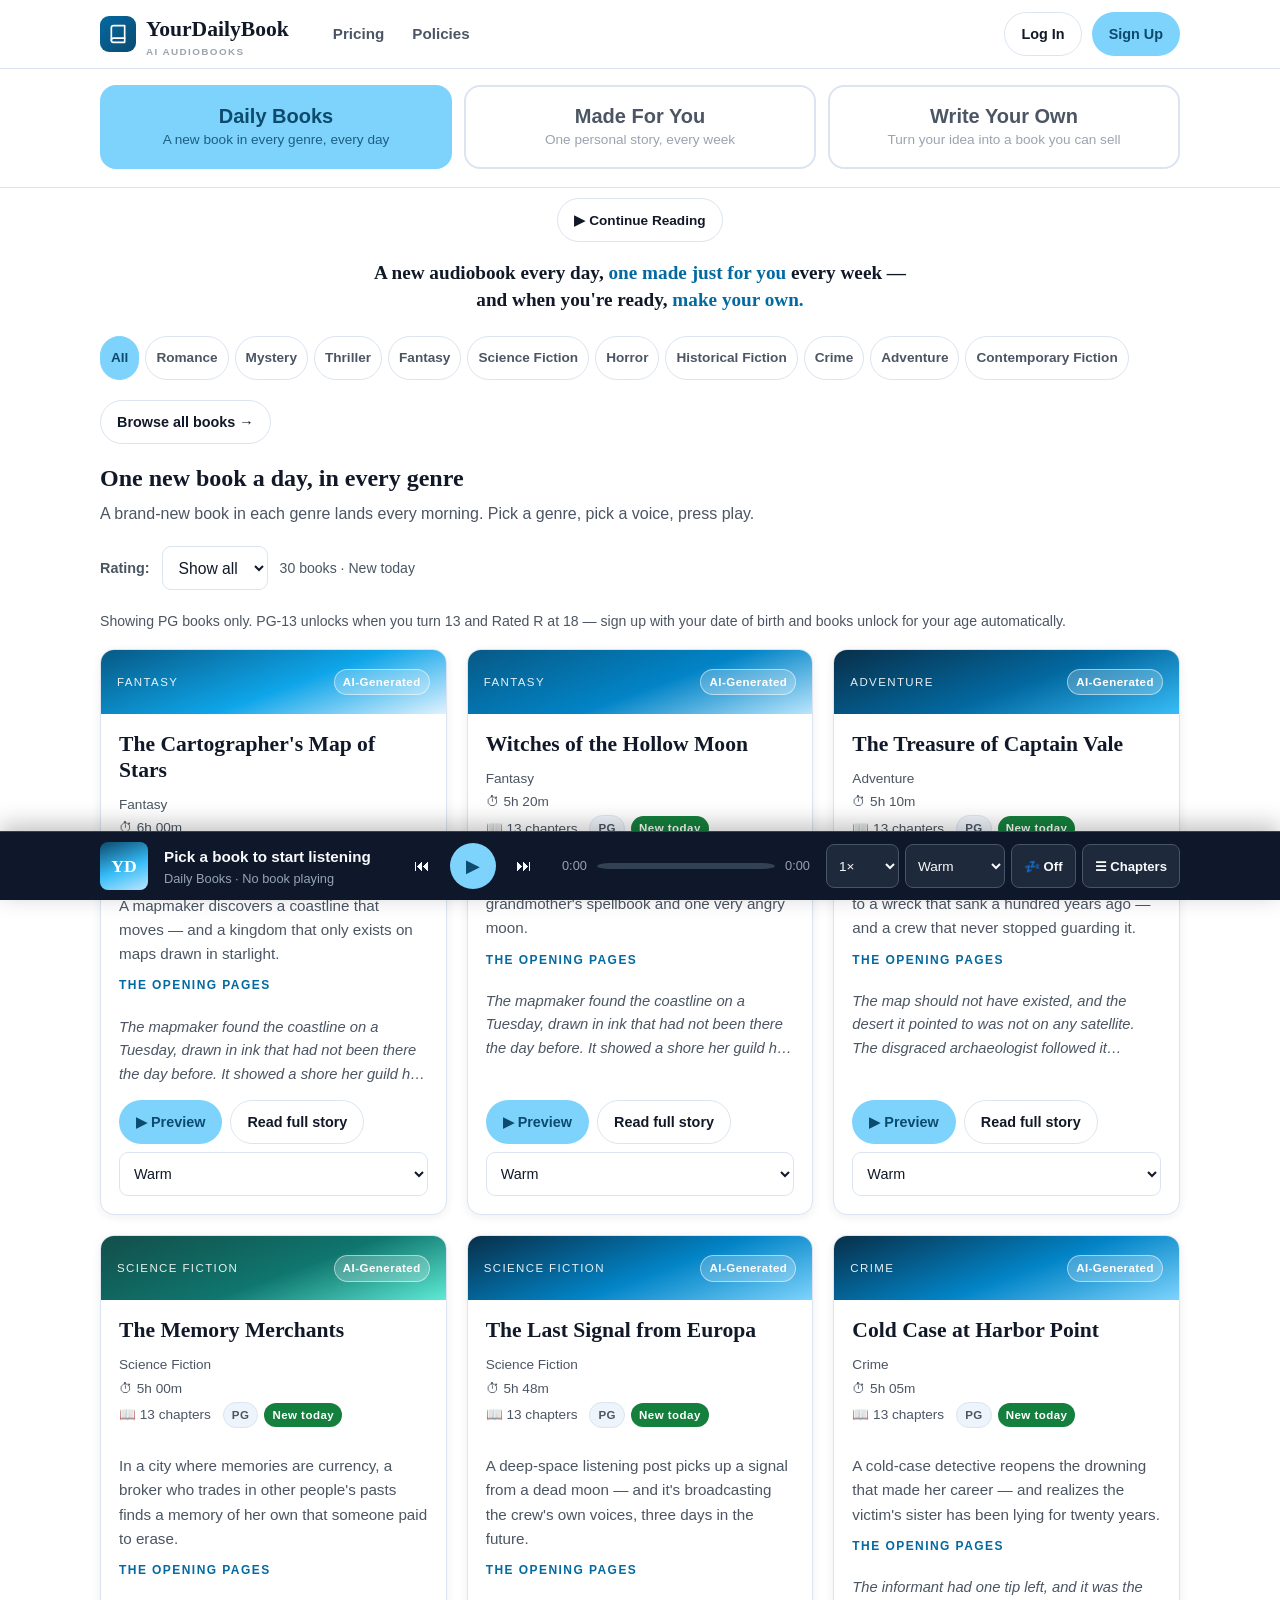
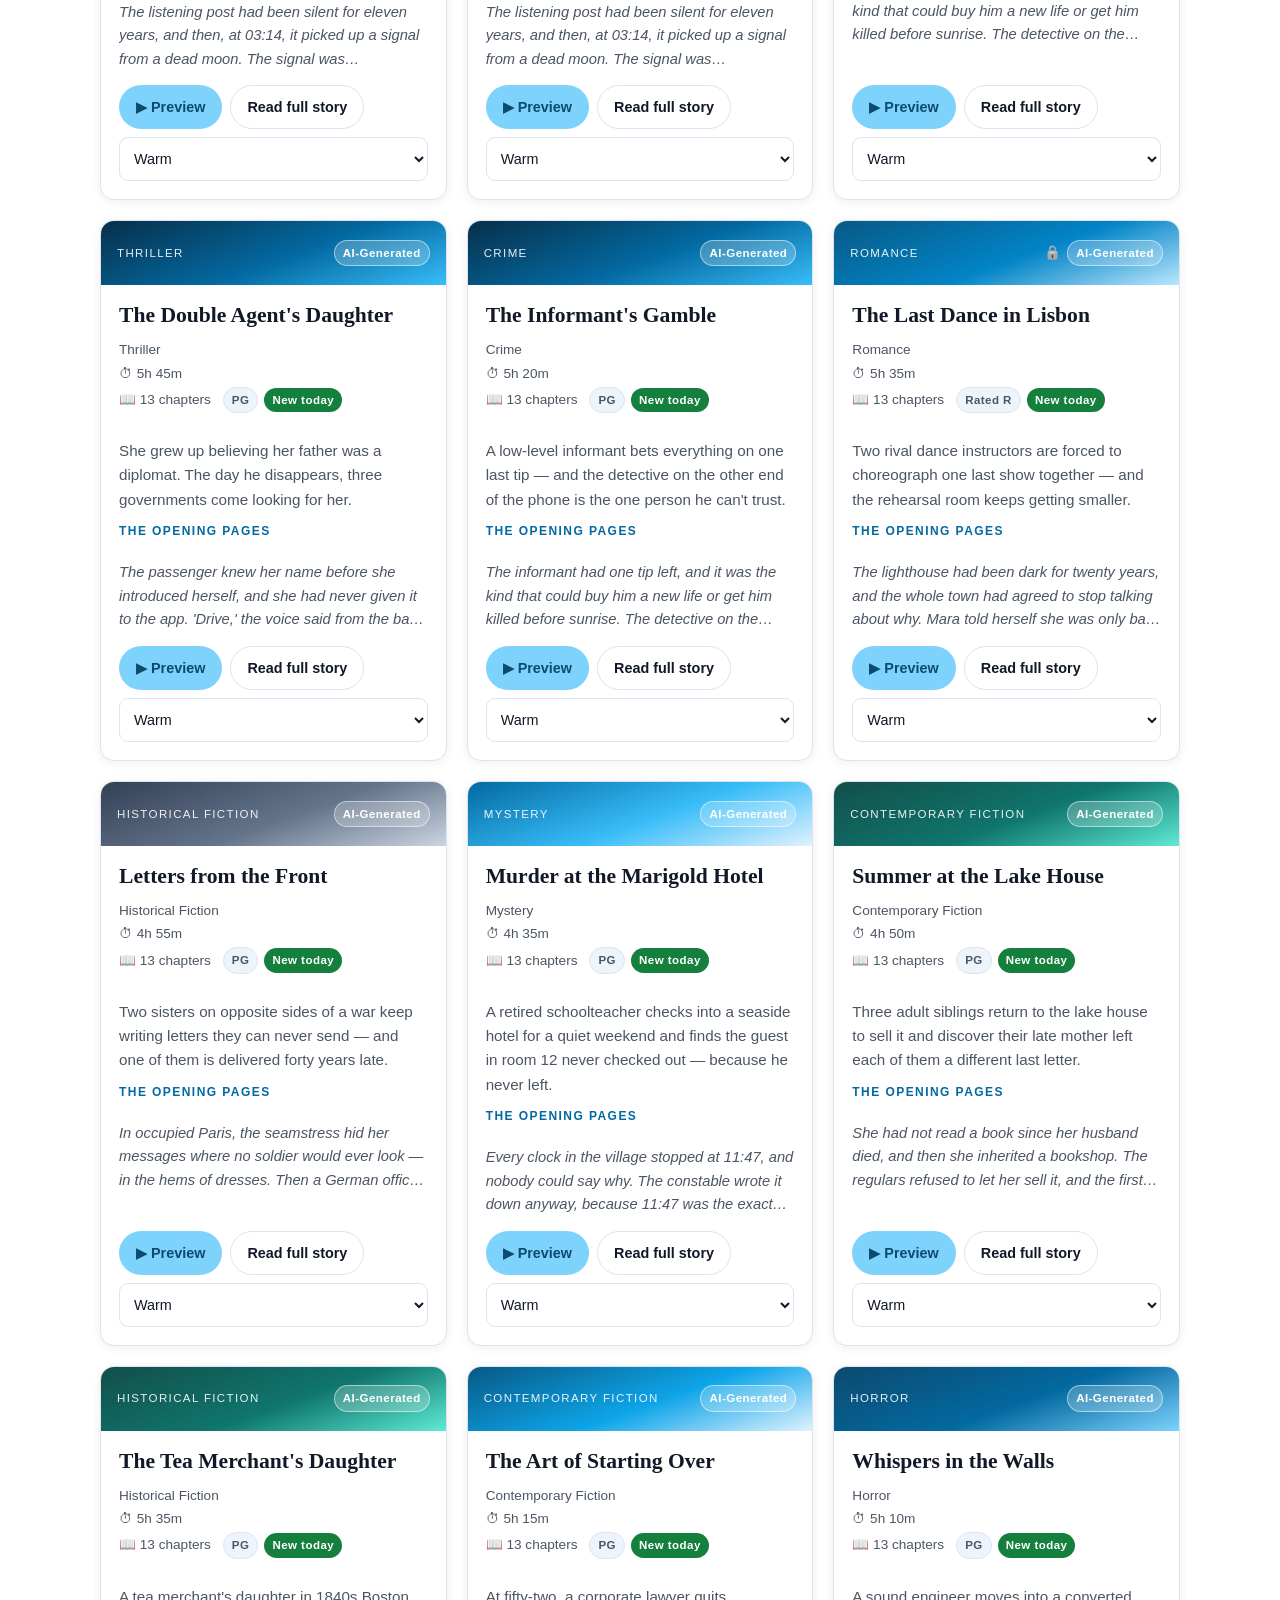
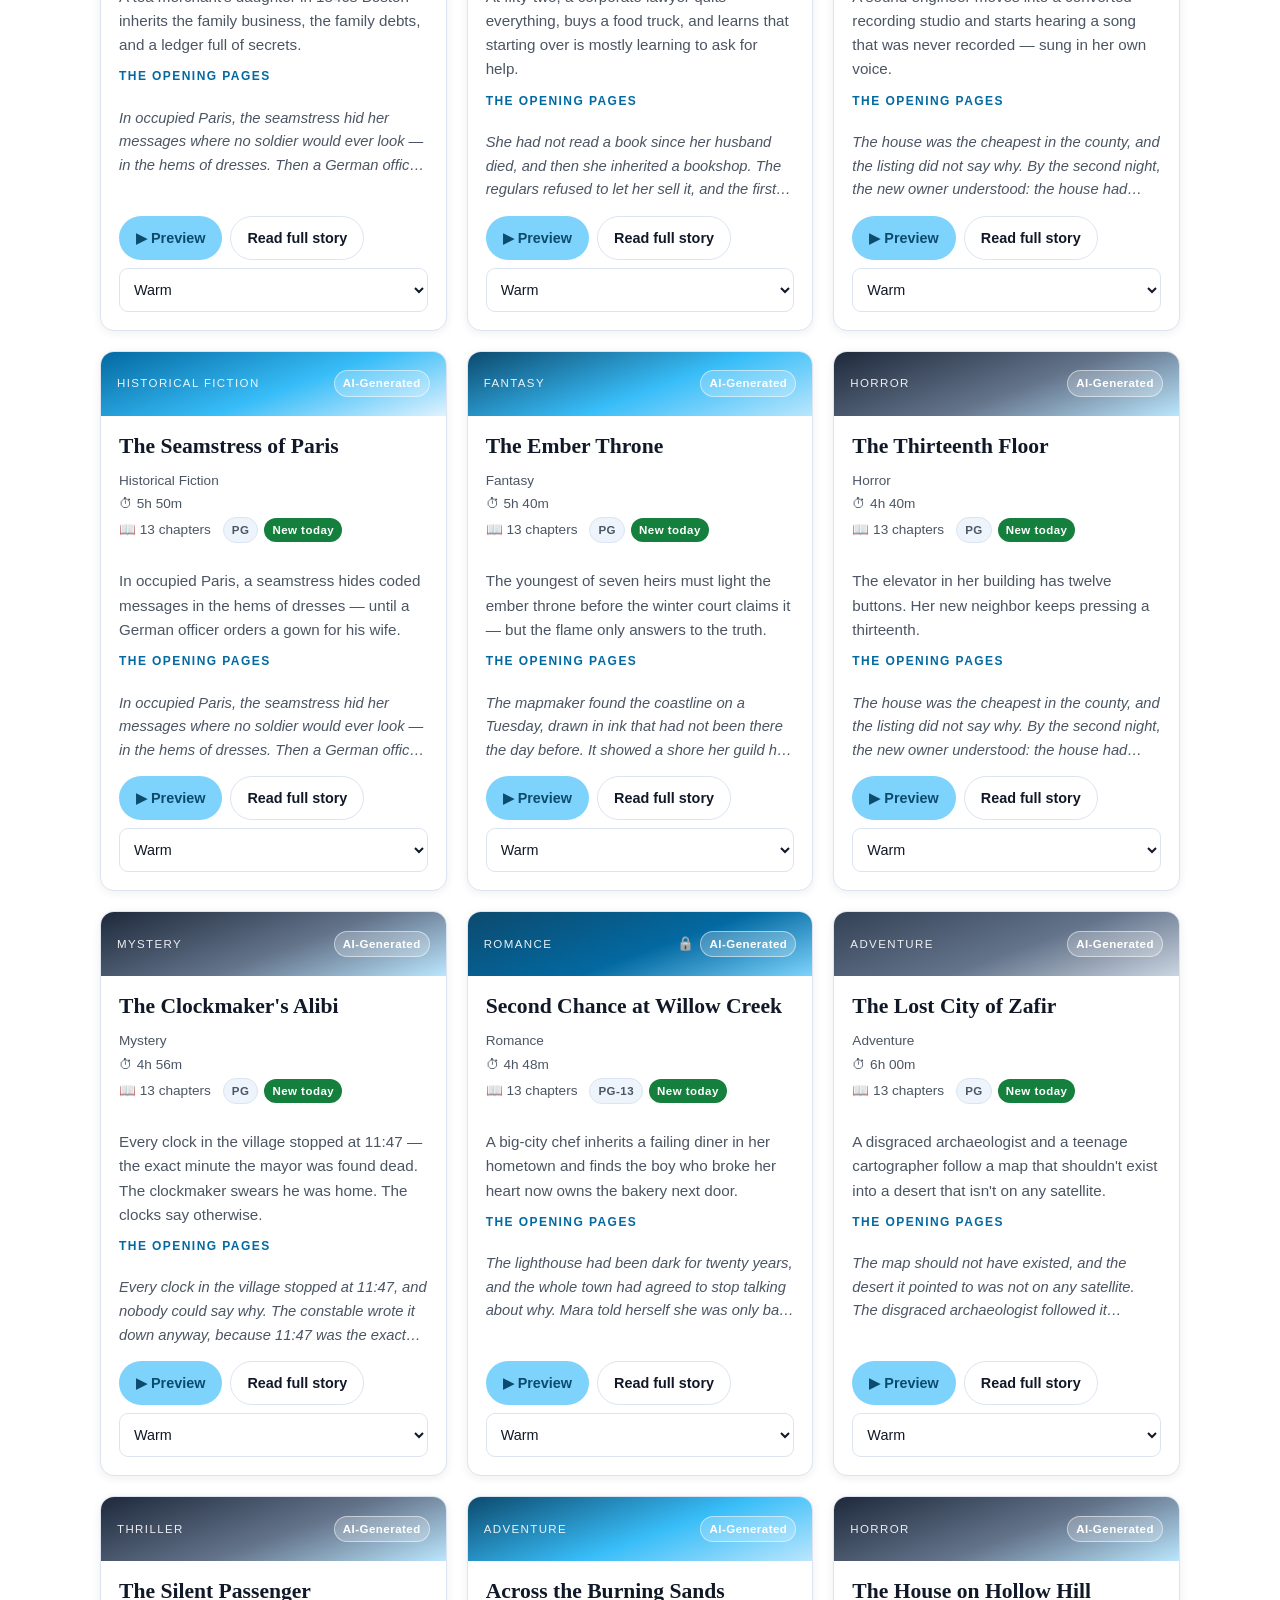
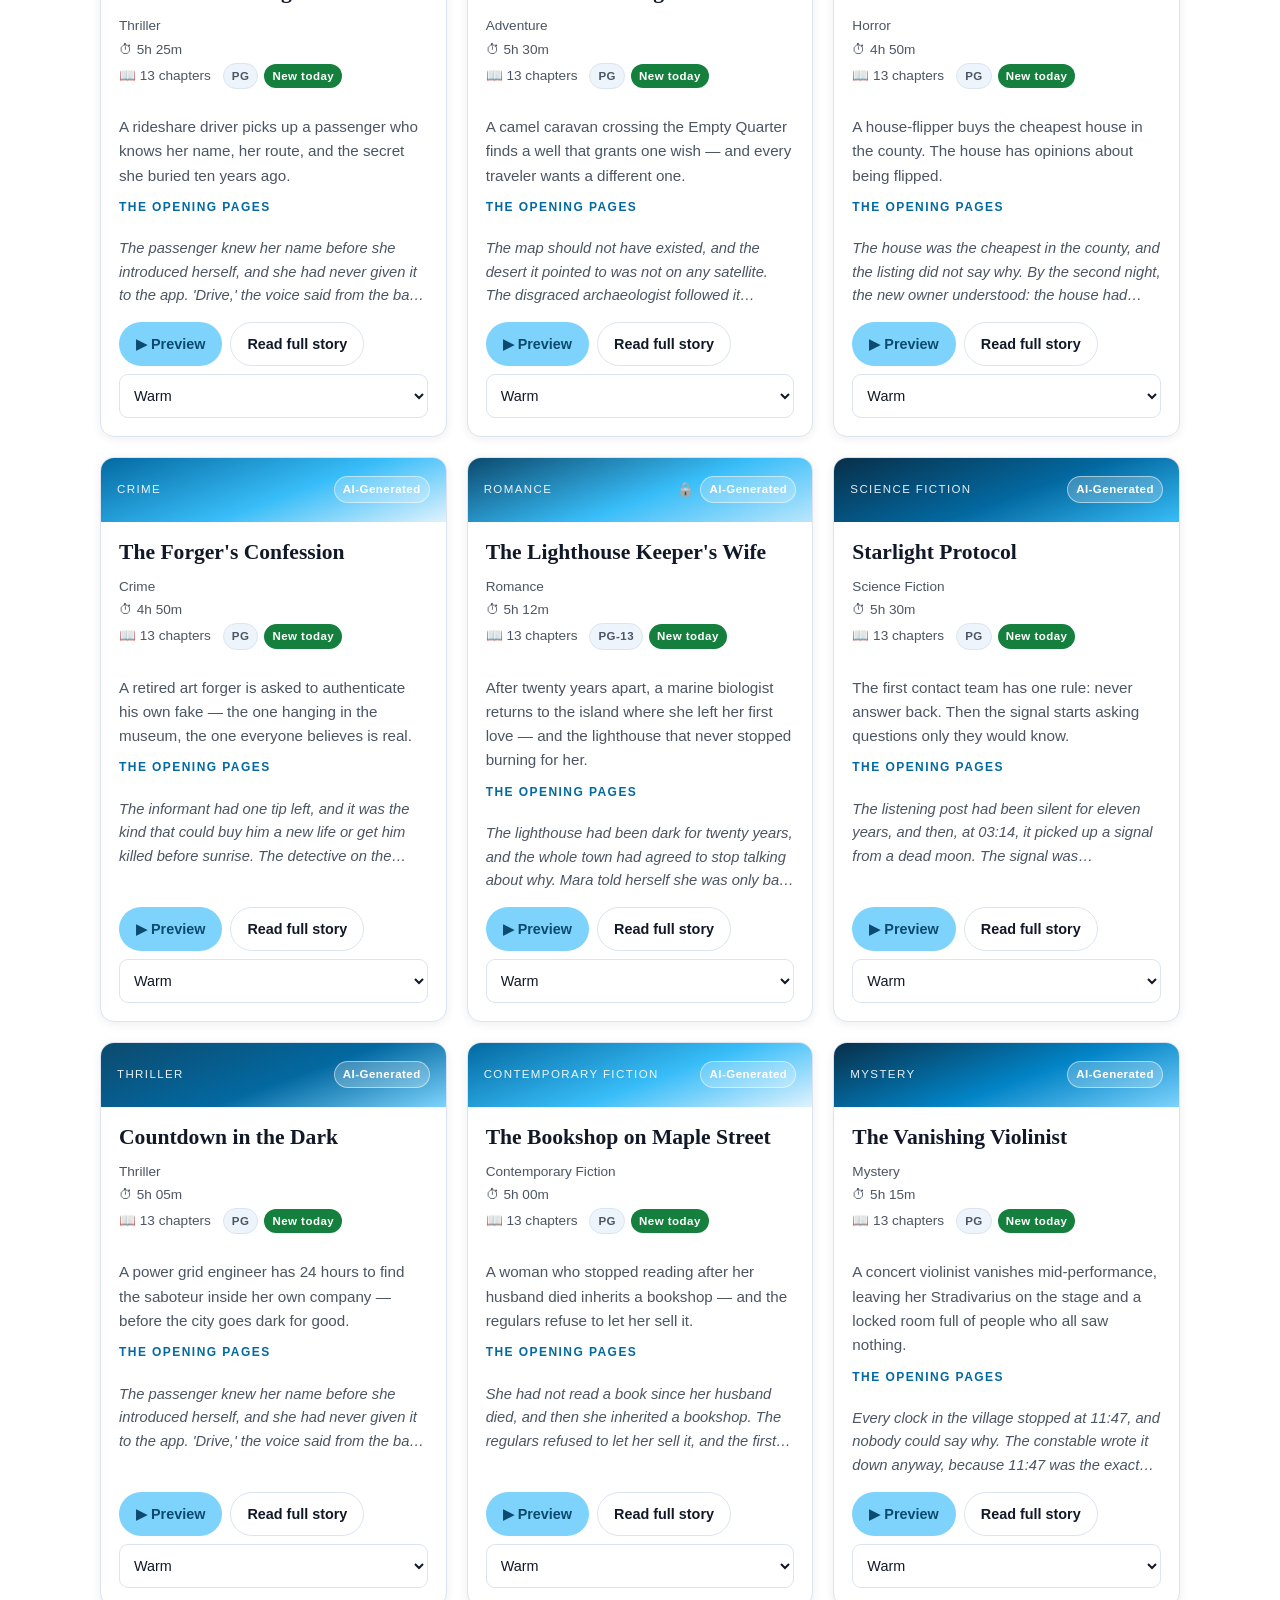
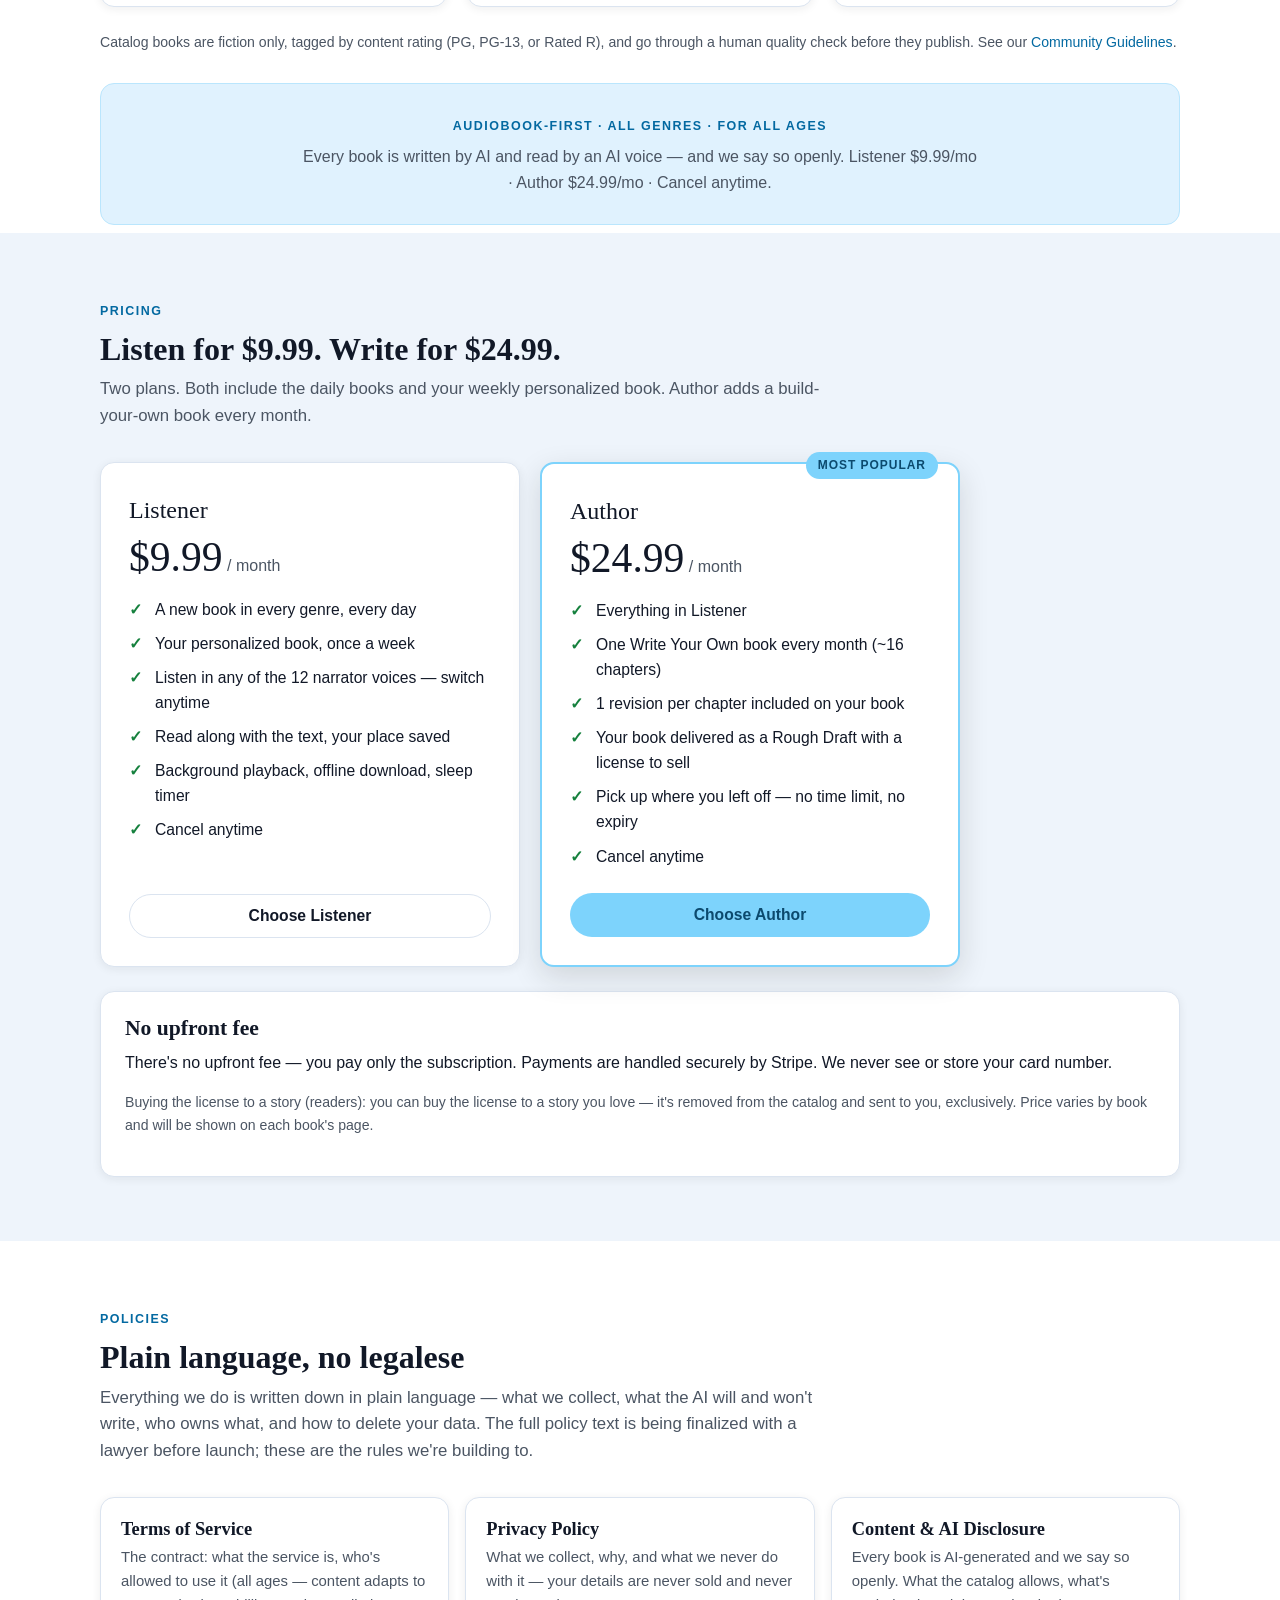
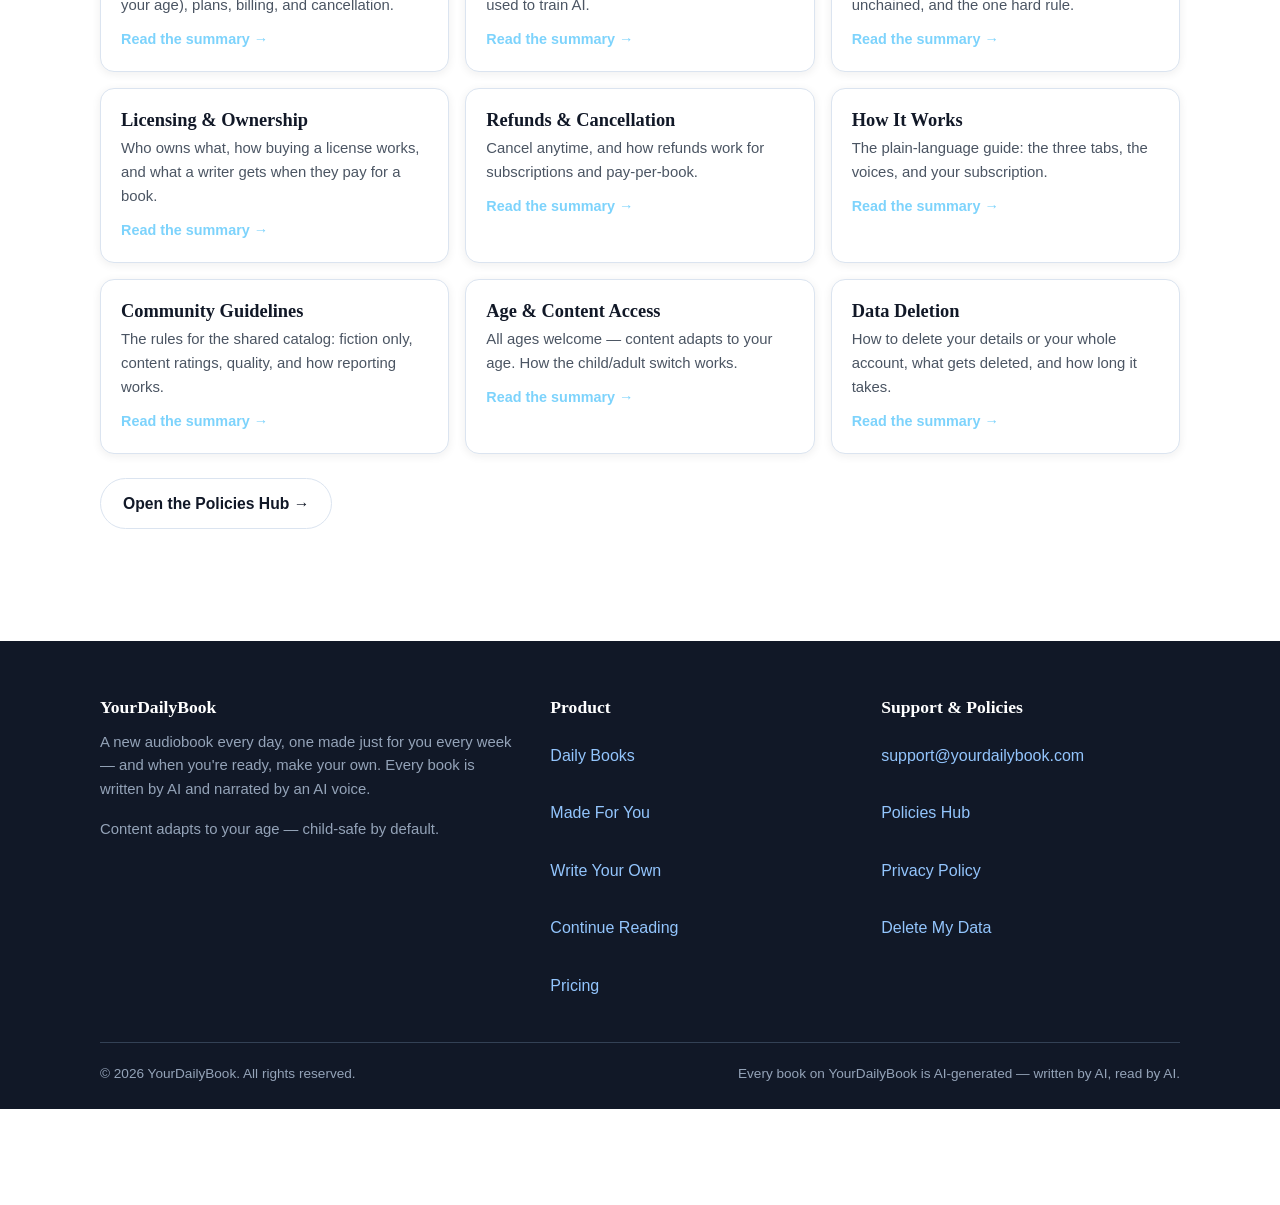
==== commit dc43adb8: "v17.7: Fix 8 - heading, outline validation and persistence, Children's Safety link, footer gap" ====
--- a/index.html
+++ b/index.html
@@ -77,7 +77,7 @@
     <button class="btn btn-ghost btn-sm" id="browseAllBtn" type="button">Browse all books →</button>
   </div>
   <div class="section-head daily-head">
-    <h2>Today's books — one in every genre</h2>
+    <h2>One new book a day, in every genre</h2>
     <p>A brand-new book in each genre lands every morning. Pick a genre, pick a voice, press play.</p>
   </div>
   <div class="filter-row">
@@ -515,6 +515,6 @@
   </div>
 </div>
 
-<script src="app.js?v=17.6"></script>
+<script src="app.js?v=17.7"></script>
 </body>
 </html>
